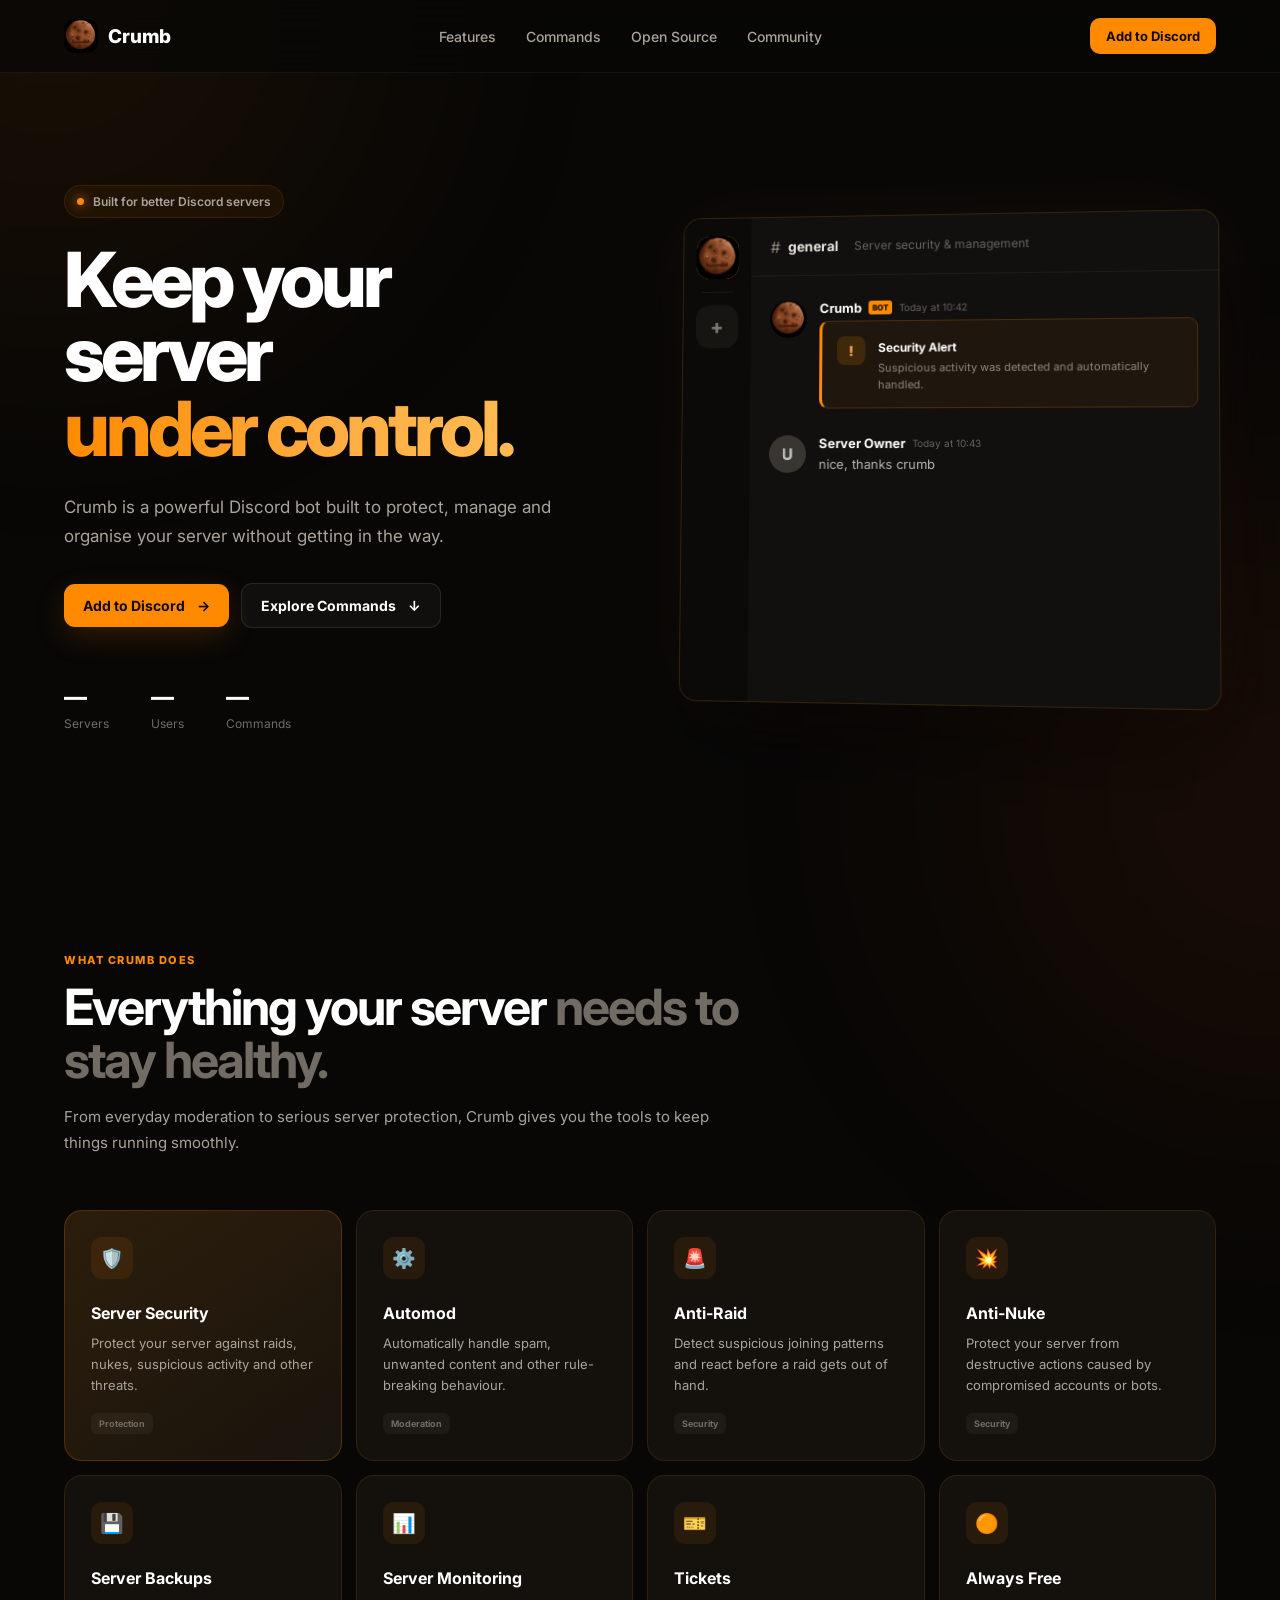
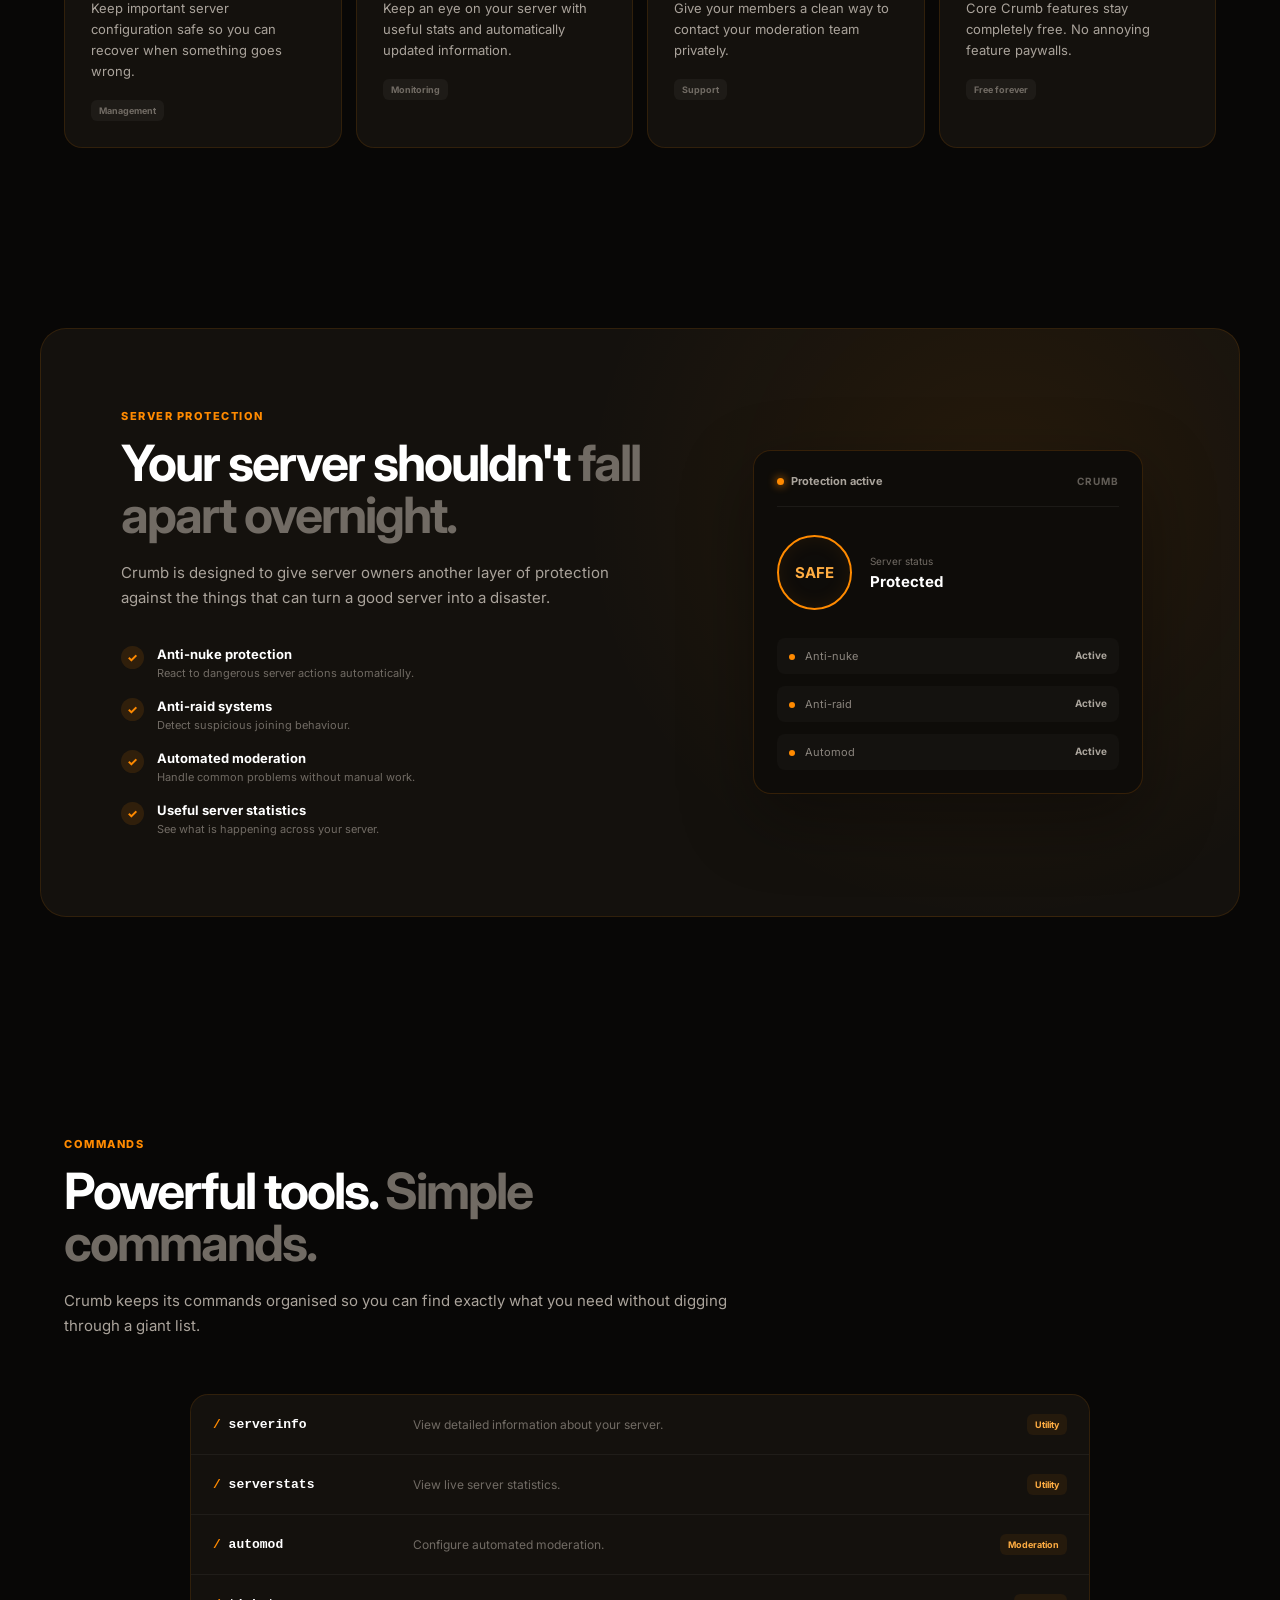
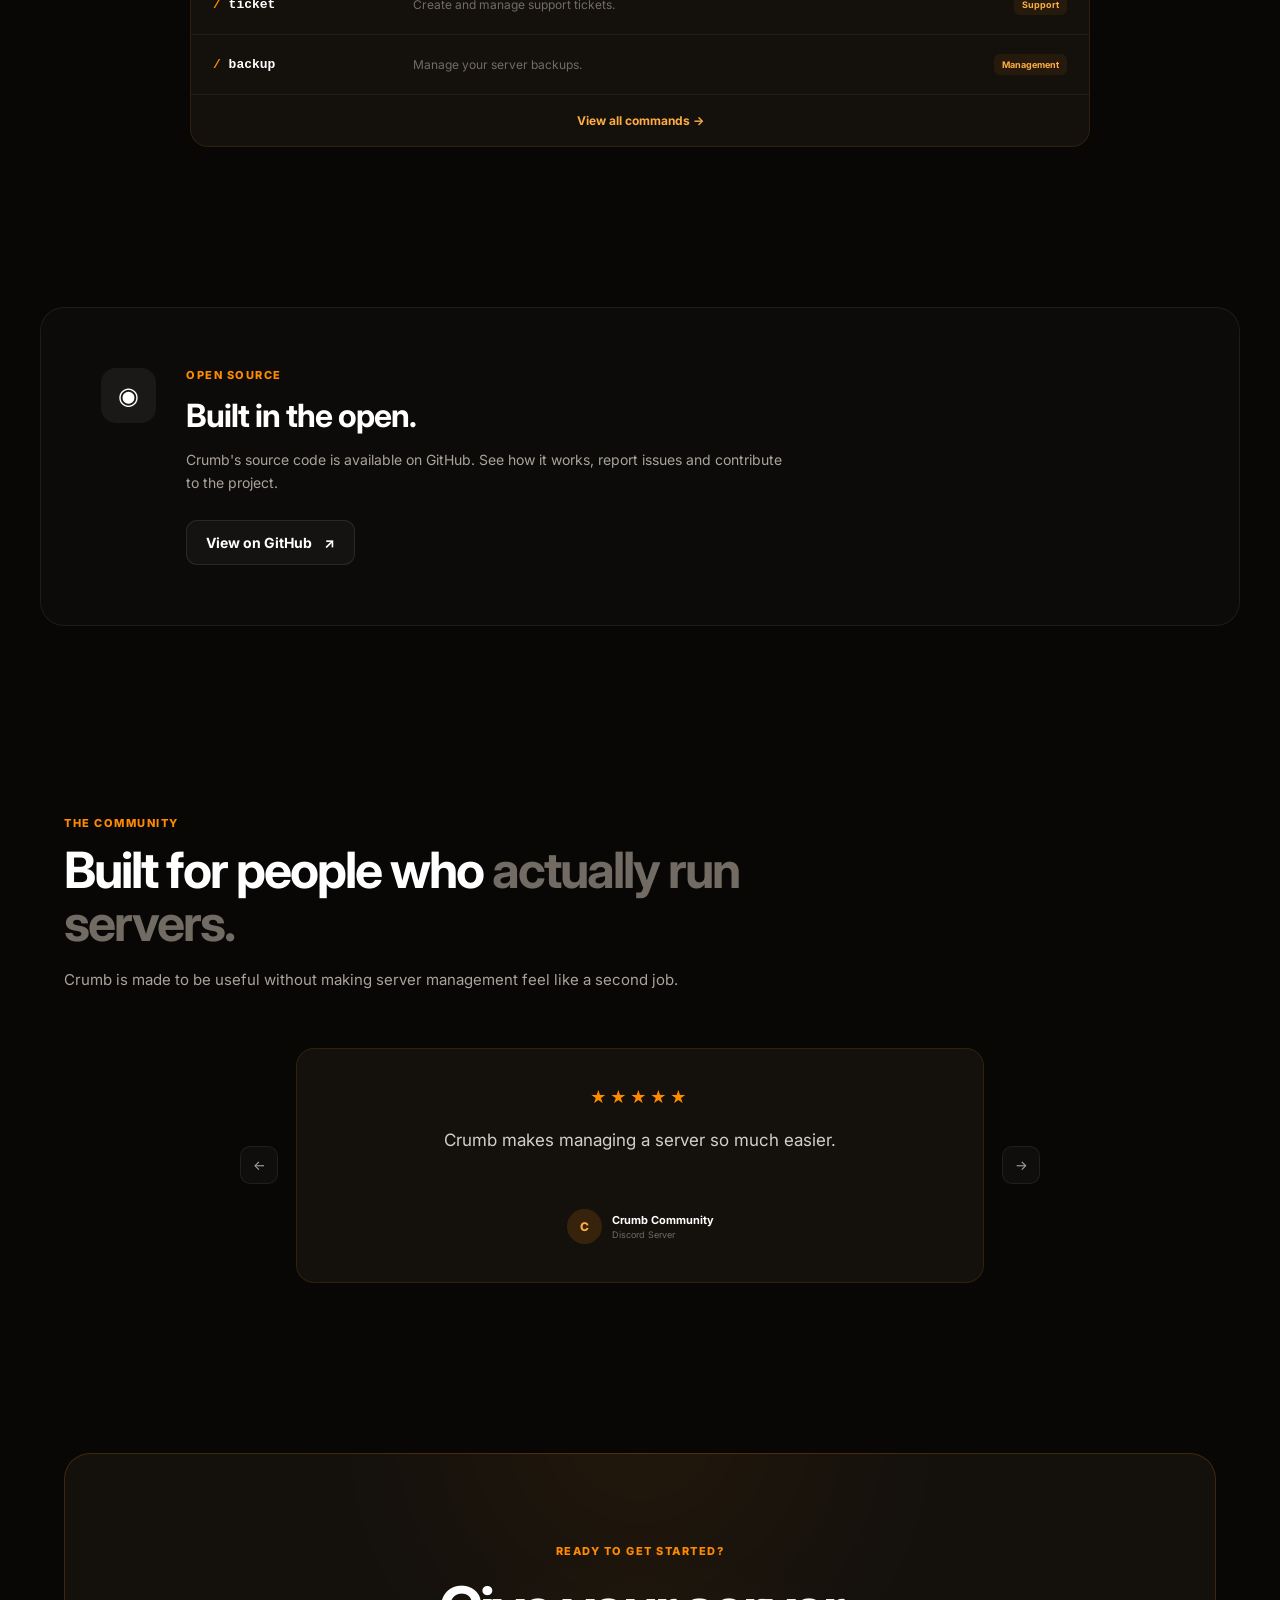
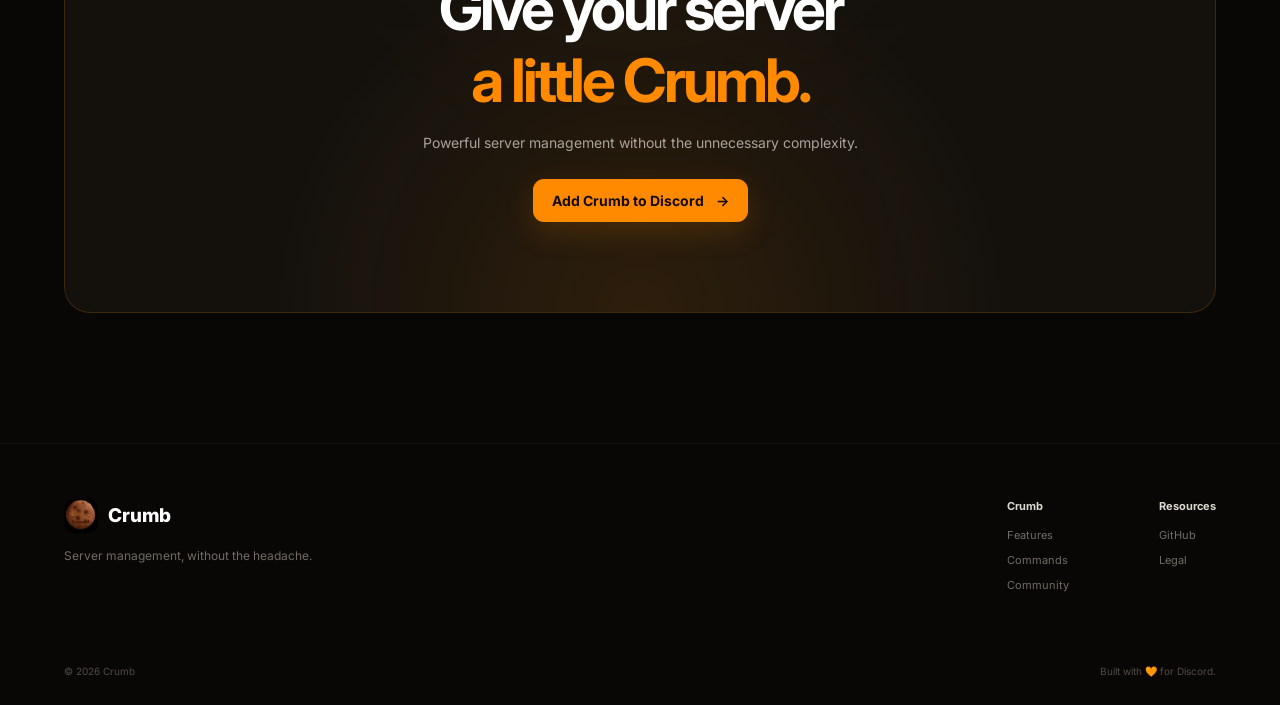
==== index.html @ b561bf1a "Add files via upload" ====
<!DOCTYPE html>
<html lang="en">
<head>
    <meta charset="UTF-8">
    <meta name="viewport" content="width=device-width, initial-scale=1.0">

    <title>Crumb — Powerful Discord Server Management</title>

    <meta
        name="description"
        content="Crumb is a powerful Discord bot built to keep your server secure, organised and under control."
    >

    <meta property="og:title" content="Crumb — Powerful Discord Server Management">
    <meta
        property="og:description"
        content="Keep your Discord server secure, organised and under control with Crumb."
    >
    <meta property="og:type" content="website">
    <meta property="og:url" content="https://crumb.pxsl.dev/">
    <meta property="og:image" content="https://crumb.pxsl.dev/assets/crumb.png">

    <meta name="twitter:card" content="summary_large_image">
    <meta name="twitter:title" content="Crumb — Powerful Discord Server Management">
    <meta
        name="twitter:description"
        content="Powerful moderation, security and server management for Discord."
    >
    <meta name="twitter:image" content="https://crumb.pxsl.dev/assets/crumb.png">

    <link rel="canonical" href="https://crumb.pxsl.dev/">

    <link rel="preconnect" href="https://fonts.googleapis.com">
    <link rel="preconnect" href="https://fonts.gstatic.com" crossorigin>

    <link
        href="https://fonts.googleapis.com/css2?family=Inter:wght@400;500;600;700;800&display=swap"
        rel="stylesheet"
    >

    <link rel="stylesheet" href="static/styles.css">
</head>

<body>

    <div class="background-glow glow-one"></div>
    <div class="background-glow glow-two"></div>

    <header class="navbar">
        <div class="nav-container">

            <a href="/" class="brand">
                <img src="/assets/crumb.png" alt="Crumb">
                <span>Crumb</span>
            </a>

            <nav class="nav-links">
                <a href="#features">Features</a>
                <a href="#commands">Commands</a>
                <a href="#open-source">Open Source</a>
                <a href="#community">Community</a>
            </nav>

            <a
                href="https://discord.com/oauth2/authorize?client_id=YOUR_CLIENT_ID&permissions=8&integration_type=0&scope=bot+applications.commands"
                class="nav-button"
                target="_blank"
                rel="noopener noreferrer"
            >
                Add to Discord
            </a>

        </div>
    </header>


    <main>

        <!-- HERO -->

        <section class="hero">

            <div class="hero-content">

                <div class="trusted-badge">
                    <span class="status-dot"></span>
                    Built for better Discord servers
                </div>

                <h1>
                    Keep your server
                    <span>under control.</span>
                </h1>

                <p class="hero-description">
                    Crumb is a powerful Discord bot built to protect,
                    manage and organise your server without getting in
                    the way.
                </p>

                <div class="hero-buttons">

                    <a
                        href="https://discord.com/oauth2/authorize?client_id=YOUR_CLIENT_ID&permissions=8&integration_type=0&scope=bot+applications.commands"
                        class="button button-primary"
                        target="_blank"
                        rel="noopener noreferrer"
                    >
                        Add to Discord
                        <span>→</span>
                    </a>

                    <a href="#commands" class="button button-secondary">
                        Explore Commands
                        <span>↓</span>
                    </a>

                </div>

                <div class="stats">

                    <div class="stat">
                        <strong id="server-count">—</strong>
                        <span>Servers</span>
                    </div>

                    <div class="stat">
                        <strong id="user-count">—</strong>
                        <span>Users</span>
                    </div>

                    <div class="stat">
                        <strong id="command-count">—</strong>
                        <span>Commands</span>
                    </div>

                </div>

            </div>


            <!-- DISCORD PREVIEW -->

            <div class="discord-preview">

                <div class="discord-window">

                    <div class="discord-sidebar">

                        <div class="discord-server-icon">
                            <img src="/assets/crumb.png" alt="Crumb">
                        </div>

                        <div class="discord-sidebar-divider"></div>

                        <div class="discord-server-icon small">
                            +
                        </div>

                    </div>


                    <div class="discord-main">

                        <div class="discord-topbar">
                            <span>#</span>
                            <strong>general</strong>
                            <span class="discord-topic">
                                Server security & management
                            </span>
                        </div>


                        <div class="discord-messages">

                            <div class="discord-message">

                                <div class="message-avatar">
                                    <img src="/assets/crumb.png" alt="Crumb">
                                </div>

                                <div class="message-content">

                                    <div class="message-header">
                                        <strong>Crumb</strong>
                                        <span class="bot-tag">BOT</span>
                                        <time>Today at 10:42</time>
                                    </div>

                                    <div class="security-alert">

                                        <div class="alert-icon">
                                            !
                                        </div>

                                        <div>
                                            <strong>Security Alert</strong>
                                            <p>
                                                Suspicious activity was detected
                                                and automatically handled.
                                            </p>
                                        </div>

                                    </div>

                                </div>

                            </div>


                            <div class="discord-message">

                                <div class="message-avatar user-avatar">
                                    <span>U</span>
                                </div>

                                <div class="message-content">

                                    <div class="message-header">
                                        <strong>Server Owner</strong>
                                        <time>Today at 10:43</time>
                                    </div>

                                    <p>
                                        nice, thanks crumb
                                    </p>

                                </div>

                            </div>

                        </div>

                    </div>

                </div>

            </div>

        </section>


        <!-- FEATURES -->

        <section class="section" id="features">

            <div class="section-heading">

                <div class="section-label">
                    WHAT CRUMB DOES
                </div>

                <h2>
                    Everything your server
                    <span>needs to stay healthy.</span>
                </h2>

                <p>
                    From everyday moderation to serious server protection,
                    Crumb gives you the tools to keep things running smoothly.
                </p>

            </div>


            <div class="feature-grid">

                <article class="feature-card featured">

                    <div class="feature-icon">
                        🛡️
                    </div>

                    <h3>Server Security</h3>

                    <p>
                        Protect your server against raids, nukes,
                        suspicious activity and other threats.
                    </p>

                    <div class="feature-tag">
                        Protection
                    </div>

                </article>


                <article class="feature-card">

                    <div class="feature-icon">
                        ⚙️
                    </div>

                    <h3>Automod</h3>

                    <p>
                        Automatically handle spam, unwanted content
                        and other rule-breaking behaviour.
                    </p>

                    <div class="feature-tag">
                        Moderation
                    </div>

                </article>


                <article class="feature-card">

                    <div class="feature-icon">
                        🚨
                    </div>

                    <h3>Anti-Raid</h3>

                    <p>
                        Detect suspicious joining patterns and react
                        before a raid gets out of hand.
                    </p>

                    <div class="feature-tag">
                        Security
                    </div>

                </article>


                <article class="feature-card">

                    <div class="feature-icon">
                        💥
                    </div>

                    <h3>Anti-Nuke</h3>

                    <p>
                        Protect your server from destructive actions
                        caused by compromised accounts or bots.
                    </p>

                    <div class="feature-tag">
                        Security
                    </div>

                </article>


                <article class="feature-card">

                    <div class="feature-icon">
                        💾
                    </div>

                    <h3>Server Backups</h3>

                    <p>
                        Keep important server configuration safe so
                        you can recover when something goes wrong.
                    </p>

                    <div class="feature-tag">
                        Management
                    </div>

                </article>


                <article class="feature-card">

                    <div class="feature-icon">
                        📊
                    </div>

                    <h3>Server Monitoring</h3>

                    <p>
                        Keep an eye on your server with useful stats
                        and automatically updated information.
                    </p>

                    <div class="feature-tag">
                        Monitoring
                    </div>

                </article>


                <article class="feature-card">

                    <div class="feature-icon">
                        🎫
                    </div>

                    <h3>Tickets</h3>

                    <p>
                        Give your members a clean way to contact
                        your moderation team privately.
                    </p>

                    <div class="feature-tag">
                        Support
                    </div>

                </article>


                <article class="feature-card">

                    <div class="feature-icon">
                        🟠
                    </div>

                    <h3>Always Free</h3>

                    <p>
                        Core Crumb features stay completely free.
                        No annoying feature paywalls.
                    </p>

                    <div class="feature-tag">
                        Free forever
                    </div>

                </article>

            </div>

        </section>


        <!-- SECURITY -->

        <section class="security-section">

            <div class="security-content">

                <div class="section-label">
                    SERVER PROTECTION
                </div>

                <h2>
                    Your server shouldn't
                    <span>fall apart overnight.</span>
                </h2>

                <p>
                    Crumb is designed to give server owners another
                    layer of protection against the things that can
                    turn a good server into a disaster.
                </p>


                <div class="security-list">

                    <div class="security-item">
                        <div class="check">✓</div>
                        <div>
                            <strong>Anti-nuke protection</strong>
                            <span>
                                React to dangerous server actions automatically.
                            </span>
                        </div>
                    </div>

                    <div class="security-item">
                        <div class="check">✓</div>
                        <div>
                            <strong>Anti-raid systems</strong>
                            <span>
                                Detect suspicious joining behaviour.
                            </span>
                        </div>
                    </div>

                    <div class="security-item">
                        <div class="check">✓</div>
                        <div>
                            <strong>Automated moderation</strong>
                            <span>
                                Handle common problems without manual work.
                            </span>
                        </div>
                    </div>

                    <div class="security-item">
                        <div class="check">✓</div>
                        <div>
                            <strong>Useful server statistics</strong>
                            <span>
                                See what is happening across your server.
                            </span>
                        </div>
                    </div>

                </div>

            </div>


            <div class="security-visual">

                <div class="security-card">

                    <div class="security-card-header">
                        <div class="security-status">
                            <span></span>
                            Protection active
                        </div>

                        <span>CRUMB</span>
                    </div>


                    <div class="security-score">

                        <div class="score-ring">
                            <strong>SAFE</strong>
                        </div>

                        <div>
                            <span>Server status</span>
                            <strong>Protected</strong>
                        </div>

                    </div>


                    <div class="security-events">

                        <div>
                            <span class="event-dot"></span>
                            Anti-nuke
                            <strong>Active</strong>
                        </div>

                        <div>
                            <span class="event-dot"></span>
                            Anti-raid
                            <strong>Active</strong>
                        </div>

                        <div>
                            <span class="event-dot"></span>
                            Automod
                            <strong>Active</strong>
                        </div>

                    </div>

                </div>

            </div>

        </section>


        <!-- COMMANDS -->

        <section class="section commands-section" id="commands">

            <div class="section-heading">

                <div class="section-label">
                    COMMANDS
                </div>

                <h2>
                    Powerful tools.
                    <span>Simple commands.</span>
                </h2>

                <p>
                    Crumb keeps its commands organised so you can
                    find exactly what you need without digging through
                    a giant list.
                </p>

            </div>


            <div class="commands-preview">

                <div class="command-row">

                    <div class="command-name">
                        <span>/</span> serverinfo
                    </div>

                    <p>
                        View detailed information about your server.
                    </p>

                    <span class="command-category">
                        Utility
                    </span>

                </div>


                <div class="command-row">

                    <div class="command-name">
                        <span>/</span> serverstats
                    </div>

                    <p>
                        View live server statistics.
                    </p>

                    <span class="command-category">
                        Utility
                    </span>

                </div>


                <div class="command-row">

                    <div class="command-name">
                        <span>/</span> automod
                    </div>

                    <p>
                        Configure automated moderation.
                    </p>

                    <span class="command-category">
                        Moderation
                    </span>

                </div>


                <div class="command-row">

                    <div class="command-name">
                        <span>/</span> ticket
                    </div>

                    <p>
                        Create and manage support tickets.
                    </p>

                    <span class="command-category">
                        Support
                    </span>

                </div>


                <div class="command-row">

                    <div class="command-name">
                        <span>/</span> backup
                    </div>

                    <p>
                        Manage your server backups.
                    </p>

                    <span class="command-category">
                        Management
                    </span>

                </div>


                <a href="#" class="view-commands">
                    View all commands →
                </a>

            </div>

        </section>


        <!-- OPEN SOURCE -->

        <section class="open-source-section" id="open-source">

            <div class="open-source-content">

                <div class="github-icon">
                    ◉
                </div>

                <div>

                    <div class="section-label">
                        OPEN SOURCE
                    </div>

                    <h2>
                        Built in the open.
                    </h2>

                    <p>
                        Crumb's source code is available on GitHub.
                        See how it works, report issues and contribute
                        to the project.
                    </p>

                    <a
                        href="https://github.com/pxsldev/Crumb/"
                        target="_blank"
                        rel="noopener noreferrer"
                        class="button button-secondary"
                    >
                        View on GitHub
                        <span>↗</span>
                    </a>

                </div>

            </div>

        </section>


        <!-- REVIEWS -->

        <section class="section reviews-section" id="community">

            <div class="section-heading">

                <div class="section-label">
                    THE COMMUNITY
                </div>

                <h2>
                    Built for people who
                    <span>actually run servers.</span>
                </h2>

                <p>
                    Crumb is made to be useful without making server
                    management feel like a second job.
                </p>

            </div>


            <div class="reviews-container">

                <button
                    class="review-arrow review-prev"
                    aria-label="Previous review"
                >
                    ←
                </button>


                <div class="review-card">

                    <div class="review-stars">
                        ★★★★★
                    </div>

                    <p id="review-text">
                        Crumb makes managing a server so much easier.
                    </p>

                    <div class="review-author">

                        <div class="review-avatar" id="review-avatar">
                            C
                        </div>

                        <div>
                            <strong id="review-name">
                                Crumb Community
                            </strong>

                            <span id="review-server">
                                Discord Server
                            </span>
                        </div>

                    </div>

                </div>


                <button
                    class="review-arrow review-next"
                    aria-label="Next review"
                >
                    →
                </button>

            </div>

        </section>


        <!-- CTA -->

        <section class="cta-section">

            <div class="cta-card">

                <div class="cta-glow"></div>

                <div class="section-label">
                    READY TO GET STARTED?
                </div>

                <h2>
                    Give your server
                    <span>a little Crumb.</span>
                </h2>

                <p>
                    Powerful server management without the unnecessary
                    complexity.
                </p>

                <a
                    href="https://discord.com/oauth2/authorize?client_id=YOUR_CLIENT_ID&permissions=8&integration_type=0&scope=bot+applications.commands"
                    class="button button-primary"
                    target="_blank"
                    rel="noopener noreferrer"
                >
                    Add Crumb to Discord
                    <span>→</span>
                </a>

            </div>

        </section>

    </main>


    <!-- FOOTER -->

    <footer class="footer">

        <div class="footer-container">

            <div class="footer-brand">

                <a href="/" class="brand">
                    <img src="/assets/crumb.png" alt="Crumb">
                    <span>Crumb</span>
                </a>

                <p>
                    Server management, without the headache.
                </p>

            </div>


            <div class="footer-links">

                <div>
                    <strong>Crumb</strong>

                    <a href="#features">Features</a>
                    <a href="#commands">Commands</a>
                    <a href="#community">Community</a>
                </div>


                <div>
                    <strong>Resources</strong>

                    <a href="https://github.com/pxsldev/Crumb/" target="_blank">
                        GitHub
                    </a>

                    <a href="/legal">
                        Legal
                    </a>
                </div>

            </div>

        </div>


        <div class="footer-bottom">

            <span>
                © 2026 Crumb
            </span>

            <span>
                Built with 🧡 for Discord.
            </span>

        </div>

    </footer>


    <script src="static/script.js"></script>

</body>
</html>
---- static/styles.css ----
:root {
    --background: #080706;
    --background-secondary: #0e0c09;
    --card: #14110d;
    --card-hover: #19150f;

    --orange: #ff8a00;
    --orange-light: #ffad42;
    --orange-bright: #ffc15a;

    --text: #ffffff;
    --text-secondary: #aaa39b;
    --text-muted: #716b64;

    --border: rgba(255, 138, 0, 0.12);
    --border-hover: rgba(255, 138, 0, 0.28);

    --radius: 18px;
}

* {
    margin: 0;
    padding: 0;
    box-sizing: border-box;
}

html {
    scroll-behavior: smooth;
}

body {
    font-family: "Inter", sans-serif;
    background: var(--background);
    color: var(--text);
    overflow-x: hidden;
}

a {
    color: inherit;
    text-decoration: none;
}

button {
    font-family: inherit;
}

.background-glow {
    position: fixed;
    width: 600px;
    height: 600px;
    border-radius: 50%;
    pointer-events: none;
    filter: blur(140px);
    opacity: 0.08;
    z-index: -1;
}

.glow-one {
    background: var(--orange);
    top: -300px;
    left: -250px;
}

.glow-two {
    background: #ff5e00;
    right: -300px;
    top: 500px;
}


/* NAVBAR */

.navbar {
    width: 100%;
    border-bottom: 1px solid rgba(255, 255, 255, 0.05);
    background: rgba(8, 7, 6, 0.72);
    backdrop-filter: blur(20px);
    position: sticky;
    top: 0;
    z-index: 100;
}

.nav-container {
    max-width: 1200px;
    margin: auto;
    padding: 18px 24px;

    display: flex;
    align-items: center;
    justify-content: space-between;
}

.brand {
    display: flex;
    align-items: center;
    gap: 10px;

    font-size: 19px;
    font-weight: 800;
}

.brand img {
    width: 34px;
    height: 34px;
    border-radius: 10px;
    object-fit: cover;
}

.nav-links {
    display: flex;
    align-items: center;
    gap: 30px;

    color: var(--text-secondary);
    font-size: 14px;
    font-weight: 500;
}

.nav-links a {
    transition: 0.2s ease;
}

.nav-links a:hover {
    color: white;
}

.nav-button {
    padding: 10px 16px;
    border-radius: 10px;

    background: var(--orange);
    color: #120b03;

    font-size: 13px;
    font-weight: 700;

    transition: 0.2s ease;
}

.nav-button:hover {
    background: var(--orange-light);
    transform: translateY(-1px);
}


/* HERO */

.hero {
    max-width: 1200px;
    min-height: 760px;

    margin: auto;
    padding: 110px 24px 100px;

    display: grid;
    grid-template-columns: 1fr 1fr;
    align-items: center;
    gap: 70px;
}

.hero-content {
    max-width: 600px;
}

.trusted-badge {
    display: inline-flex;
    align-items: center;
    gap: 9px;

    padding: 8px 12px;
    margin-bottom: 24px;

    border: 1px solid var(--border);
    border-radius: 999px;

    background: rgba(255, 138, 0, 0.06);

    color: var(--text-secondary);
    font-size: 12px;
    font-weight: 600;
}

.status-dot {
    width: 7px;
    height: 7px;

    background: var(--orange);
    border-radius: 50%;

    box-shadow: 0 0 12px var(--orange);
}

.hero h1 {
    font-size: clamp(48px, 6vw, 76px);
    line-height: 0.98;
    letter-spacing: -4px;
    font-weight: 800;
}

.hero h1 span {
    display: block;

    background: linear-gradient(
        90deg,
        var(--orange),
        var(--orange-light),
        var(--orange-bright)
    );

    -webkit-background-clip: text;
    background-clip: text;
    color: transparent;
}

.hero-description {
    max-width: 540px;

    margin-top: 28px;

    color: var(--text-secondary);
    font-size: 17px;
    line-height: 1.7;
}

.hero-buttons {
    display: flex;
    align-items: center;
    gap: 12px;

    margin-top: 32px;
}

.button {
    display: inline-flex;
    align-items: center;
    justify-content: center;
    gap: 12px;

    padding: 13px 19px;

    border-radius: 11px;

    font-size: 14px;
    font-weight: 700;

    transition: 0.2s ease;
}

.button-primary {
    background: var(--orange);
    color: #130b03;

    box-shadow: 0 10px 30px rgba(255, 138, 0, 0.16);
}

.button-primary:hover {
    background: var(--orange-light);
    transform: translateY(-2px);
}

.button-secondary {
    border: 1px solid rgba(255, 255, 255, 0.09);
    background: rgba(255, 255, 255, 0.035);
    color: white;
}

.button-secondary:hover {
    border-color: var(--border-hover);
    background: rgba(255, 138, 0, 0.06);
    transform: translateY(-2px);
}

.stats {
    display: flex;
    gap: 42px;

    margin-top: 55px;
}

.stat {
    display: flex;
    flex-direction: column;
    gap: 5px;
}

.stat strong {
    font-size: 23px;
    font-weight: 800;
}

.stat span {
    color: var(--text-muted);
    font-size: 12px;
}


/* DISCORD MOCKUP */

.discord-preview {
    position: relative;
}

.discord-window {
    display: flex;

    overflow: hidden;

    border: 1px solid rgba(255, 138, 0, 0.15);
    border-radius: 18px;

    background: #11100e;

    box-shadow:
        0 40px 100px rgba(0, 0, 0, 0.45),
        0 0 80px rgba(255, 138, 0, 0.05);

    transform: perspective(1200px) rotateY(-5deg) rotateX(2deg);
}

.discord-sidebar {
    width: 70px;
    padding: 18px 13px;

    background: #0b0a09;

    display: flex;
    flex-direction: column;
    align-items: center;
    gap: 13px;
}

.discord-server-icon {
    width: 44px;
    height: 44px;

    border-radius: 14px;

    background: var(--orange);

    display: flex;
    align-items: center;
    justify-content: center;

    color: #160d03;
    font-size: 20px;
    font-weight: 800;
}

.discord-server-icon img {
    width: 100%;
    height: 100%;

    border-radius: inherit;
    object-fit: cover;
}

.discord-server-icon.small {
    background: #171512;
    color: #777;
}

.discord-sidebar-divider {
    width: 32px;
    height: 1px;
    background: rgba(255, 255, 255, 0.07);
}

.discord-main {
    flex: 1;
    min-width: 0;
}

.discord-topbar {
    height: 60px;

    padding: 0 20px;

    display: flex;
    align-items: center;
    gap: 8px;

    border-bottom: 1px solid rgba(255, 255, 255, 0.05);

    color: #8d8983;
}

.discord-topbar strong {
    color: #e7e4df;
    font-size: 14px;
}

.discord-topic {
    margin-left: 8px;

    color: #67635e;
    font-size: 12px;
}

.discord-messages {
    min-height: 430px;
    padding: 25px 20px;
}

.discord-message {
    display: flex;
    gap: 13px;
    margin-bottom: 27px;
}

.message-avatar {
    width: 38px;
    height: 38px;

    flex-shrink: 0;

    border-radius: 50%;
    overflow: hidden;

    background: var(--orange);

    display: flex;
    align-items: center;
    justify-content: center;

    color: #130b03;
    font-weight: 800;
}

.message-avatar img {
    width: 100%;
    height: 100%;
    object-fit: cover;
}

.user-avatar {
    background: #393632;
    color: #bbb;
}

.message-content {
    min-width: 0;
}

.message-header {
    display: flex;
    align-items: center;
    gap: 7px;

    margin-bottom: 5px;
}

.message-header strong {
    font-size: 13px;
}

.message-header time {
    color: #66615c;
    font-size: 10px;
}

.bot-tag {
    padding: 2px 4px;

    border-radius: 3px;

    background: var(--orange);
    color: #120b03;

    font-size: 8px;
    font-weight: 800;
}

.message-content > p {
    color: #b7b3ae;
    font-size: 13px;
}

.security-alert {
    max-width: 380px;

    display: flex;
    align-items: flex-start;
    gap: 13px;

    padding: 15px;

    border: 1px solid rgba(255, 138, 0, 0.2);
    border-left: 3px solid var(--orange);

    border-radius: 9px;

    background: rgba(255, 138, 0, 0.06);
}

.alert-icon {
    width: 29px;
    height: 29px;

    flex-shrink: 0;

    border-radius: 8px;

    background: rgba(255, 138, 0, 0.15);

    display: flex;
    align-items: center;
    justify-content: center;

    color: var(--orange-light);
    font-size: 14px;
    font-weight: 800;
}

.security-alert strong {
    font-size: 12px;
}

.security-alert p {
    margin-top: 4px;

    color: #8c8781;
    font-size: 11px;
    line-height: 1.5;
}


/* GENERAL SECTIONS */

.section {
    max-width: 1200px;
    margin: auto;
    padding: 120px 24px;
}

.section-heading {
    max-width: 680px;
    margin-bottom: 55px;
}

.section-label {
    margin-bottom: 14px;

    color: var(--orange);
    font-size: 11px;
    font-weight: 800;
    letter-spacing: 1.5px;
}

.section-heading h2,
.security-content h2 {
    font-size: clamp(34px, 4vw, 50px);
    line-height: 1.05;
    letter-spacing: -2px;
}

.section-heading h2 span,
.security-content h2 span {
    color: var(--text-muted);
}

.section-heading p,
.security-content > p {
    margin-top: 18px;

    color: var(--text-secondary);
    font-size: 15px;
    line-height: 1.7;
}


/* FEATURES */

.feature-grid {
    display: grid;
    grid-template-columns: repeat(4, 1fr);
    gap: 14px;
}

.feature-card {
    min-height: 240px;

    padding: 26px;

    border: 1px solid var(--border);
    border-radius: var(--radius);

    background: var(--card);

    transition:
        transform 0.25s ease,
        border-color 0.25s ease,
        background 0.25s ease;
}

.feature-card:hover {
    transform: translateY(-4px);

    border-color: var(--border-hover);
    background: var(--card-hover);
}

.feature-card.featured {
    background:
        linear-gradient(
            145deg,
            rgba(255, 138, 0, 0.1),
            rgba(255, 138, 0, 0.025)
        ),
        var(--card);

    border-color: rgba(255, 138, 0, 0.22);
}

.feature-icon {
    width: 42px;
    height: 42px;

    margin-bottom: 24px;

    display: flex;
    align-items: center;
    justify-content: center;

    border-radius: 11px;

    background: rgba(255, 138, 0, 0.09);

    font-size: 19px;
}

.feature-card h3 {
    font-size: 16px;
}

.feature-card p {
    margin-top: 10px;

    color: var(--text-secondary);
    font-size: 13px;
    line-height: 1.6;
}

.feature-tag {
    display: inline-block;

    margin-top: 18px;
    padding: 5px 8px;

    border-radius: 6px;

    background: rgba(255, 255, 255, 0.045);

    color: var(--text-muted);
    font-size: 9px;
    font-weight: 700;
}


/* SECURITY */

.security-section {
    max-width: 1200px;
    margin: 60px auto 100px;
    padding: 80px;

    display: grid;
    grid-template-columns: 1fr 0.8fr;
    align-items: center;
    gap: 90px;

    border: 1px solid var(--border);
    border-radius: 26px;

    background:
        radial-gradient(
            circle at 80% 30%,
            rgba(255, 138, 0, 0.08),
            transparent 40%
        ),
        var(--card);
}

.security-list {
    margin-top: 35px;

    display: flex;
    flex-direction: column;
    gap: 18px;
}

.security-item {
    display: flex;
    gap: 13px;
    align-items: flex-start;
}

.check {
    width: 23px;
    height: 23px;

    flex-shrink: 0;

    border-radius: 50%;

    background: rgba(255, 138, 0, 0.12);

    display: flex;
    align-items: center;
    justify-content: center;

    color: var(--orange);
    font-size: 12px;
    font-weight: 800;
}

.security-item strong {
    display: block;
    font-size: 13px;
}

.security-item span {
    display: block;

    margin-top: 4px;

    color: var(--text-muted);
    font-size: 11px;
}

.security-visual {
    display: flex;
    justify-content: center;
}

.security-card {
    width: 100%;
    max-width: 390px;

    padding: 23px;

    border: 1px solid rgba(255, 138, 0, 0.16);
    border-radius: 18px;

    background: #0e0c09;

    box-shadow: 0 25px 70px rgba(0, 0, 0, 0.35);
}

.security-card-header {
    display: flex;
    align-items: center;
    justify-content: space-between;

    padding-bottom: 18px;

    border-bottom: 1px solid rgba(255, 255, 255, 0.06);

    color: #625d57;
    font-size: 10px;
    font-weight: 700;
    letter-spacing: 1px;
}

.security-status {
    display: flex;
    align-items: center;
    gap: 7px;

    color: #aaa49c;
    font-size: 11px;
    letter-spacing: 0;
}

.security-status span {
    width: 7px;
    height: 7px;

    border-radius: 50%;
    background: var(--orange);

    box-shadow: 0 0 10px var(--orange);
}

.security-score {
    display: flex;
    align-items: center;
    gap: 18px;

    padding: 28px 0;
}

.score-ring {
    width: 75px;
    height: 75px;

    border: 2px solid var(--orange);
    border-radius: 50%;

    display: flex;
    align-items: center;
    justify-content: center;

    box-shadow: inset 0 0 20px rgba(255, 138, 0, 0.08);
}

.score-ring strong {
    color: var(--orange-light);
    font-size: 11px;
}

.security-score > div:last-child {
    display: flex;
    flex-direction: column;
    gap: 5px;
}

.security-score span {
    color: var(--text-muted);
    font-size: 10px;
}

.security-score strong {
    font-size: 15px;
}

.security-events {
    display: flex;
    flex-direction: column;
    gap: 12px;
}

.security-events > div {
    padding: 11px 12px;

    border-radius: 8px;

    background: rgba(255, 255, 255, 0.025);

    color: #8b857e;
    font-size: 11px;
}

.event-dot {
    display: inline-block;

    width: 6px;
    height: 6px;

    margin-right: 7px;

    border-radius: 50%;
    background: var(--orange);
}

.security-events strong {
    float: right;

    color: #aaa49c;
    font-size: 10px;
}


/* COMMANDS */

.commands-preview {
    max-width: 900px;

    margin: auto;

    border: 1px solid var(--border);
    border-radius: 18px;

    overflow: hidden;

    background: var(--card);
}

.command-row {
    display: grid;
    grid-template-columns: 180px 1fr auto;
    align-items: center;
    gap: 20px;

    padding: 19px 22px;

    border-bottom: 1px solid rgba(255, 255, 255, 0.05);
}

.command-name {
    color: white;
    font-family: monospace;
    font-size: 13px;
    font-weight: 700;
}

.command-name span {
    color: var(--orange);
}

.command-row p {
    color: var(--text-muted);
    font-size: 12px;
}

.command-category {
    padding: 5px 8px;

    border-radius: 6px;

    background: rgba(255, 138, 0, 0.07);

    color: var(--orange-light);
    font-size: 9px;
    font-weight: 700;
}

.view-commands {
    display: block;

    padding: 18px;

    text-align: center;

    color: var(--orange-light);
    font-size: 12px;
    font-weight: 700;

    transition: 0.2s ease;
}

.view-commands:hover {
    background: rgba(255, 138, 0, 0.04);
}


/* OPEN SOURCE */

.open-source-section {
    max-width: 1200px;
    margin: 40px auto 120px;
    padding: 60px;

    border: 1px solid rgba(255, 255, 255, 0.07);
    border-radius: 24px;

    background: #0c0b09;
}

.open-source-content {
    display: flex;
    align-items: flex-start;
    gap: 30px;
}

.github-icon {
    width: 55px;
    height: 55px;

    flex-shrink: 0;

    border-radius: 15px;

    background: rgba(255, 255, 255, 0.06);

    display: flex;
    align-items: center;
    justify-content: center;

    color: white;
    font-size: 24px;
}

.open-source-content h2 {
    font-size: 32px;
    letter-spacing: -1px;
}

.open-source-content p {
    max-width: 600px;

    margin: 13px 0 25px;

    color: var(--text-secondary);
    font-size: 14px;
    line-height: 1.7;
}


/* REVIEWS */

.reviews-section {
    padding-top: 70px;
}

.reviews-container {
    max-width: 800px;

    margin: auto;

    display: flex;
    align-items: center;
    gap: 18px;
}

.review-card {
    flex: 1;

    padding: 38px;

    border: 1px solid var(--border);
    border-radius: 18px;

    background: var(--card);

    text-align: center;
}

.review-stars {
    margin-bottom: 20px;

    color: var(--orange);
    letter-spacing: 3px;
}

.review-card > p {
    min-height: 55px;

    color: #d2cec8;
    font-size: 17px;
    line-height: 1.6;
}

.review-author {
    margin-top: 27px;

    display: flex;
    align-items: center;
    justify-content: center;
    gap: 10px;

    text-align: left;
}

.review-avatar {
    width: 35px;
    height: 35px;

    border-radius: 50%;

    background: rgba(255, 138, 0, 0.15);

    display: flex;
    align-items: center;
    justify-content: center;

    color: var(--orange-light);
    font-size: 12px;
    font-weight: 800;
}

.review-author strong,
.review-author span {
    display: block;
}

.review-author strong {
    font-size: 11px;
}

.review-author span {
    margin-top: 2px;

    color: var(--text-muted);
    font-size: 9px;
}

.review-arrow {
    width: 38px;
    height: 38px;

    flex-shrink: 0;

    border: 1px solid rgba(255, 255, 255, 0.07);
    border-radius: 10px;

    background: rgba(255, 255, 255, 0.03);

    color: #aaa;

    cursor: pointer;

    transition: 0.2s ease;
}

.review-arrow:hover {
    border-color: var(--border-hover);
    color: var(--orange);
}


/* CTA */

.cta-section {
    max-width: 1200px;

    margin: auto;
    padding: 50px 24px 130px;
}

.cta-card {
    position: relative;

    overflow: hidden;

    padding: 90px 30px;

    border: 1px solid rgba(255, 138, 0, 0.18);
    border-radius: 26px;

    background:
        radial-gradient(
            circle at 50% 100%,
            rgba(255, 138, 0, 0.11),
            transparent 50%
        ),
        var(--card);

    text-align: center;
}

.cta-glow {
    position: absolute;

    width: 300px;
    height: 300px;

    top: -180px;
    left: 50%;

    transform: translateX(-50%);

    border-radius: 50%;

    background: var(--orange);

    filter: blur(130px);
    opacity: 0.1;
}

.cta-card .section-label {
    position: relative;
}

.cta-card h2 {
    position: relative;

    font-size: clamp(36px, 5vw, 60px);
    letter-spacing: -3px;
}

.cta-card h2 span {
    display: block;
    color: var(--orange);
}

.cta-card p {
    position: relative;

    max-width: 500px;

    margin: 18px auto 28px;

    color: var(--text-secondary);
    font-size: 14px;
}


/* FOOTER */

.footer {
    border-top: 1px solid rgba(255, 255, 255, 0.05);
}

.footer-container {
    max-width: 1200px;
    margin: auto;
    padding: 55px 24px;

    display: flex;
    justify-content: space-between;
    gap: 60px;
}

.footer-brand {
    max-width: 300px;
}

.footer-brand p {
    margin-top: 13px;

    color: var(--text-muted);
    font-size: 12px;
    line-height: 1.6;
}

.footer-links {
    display: flex;
    gap: 90px;
}

.footer-links > div {
    display: flex;
    flex-direction: column;
    gap: 11px;
}

.footer-links strong {
    margin-bottom: 4px;

    color: #ddd8d2;
    font-size: 11px;
}

.footer-links a {
    color: var(--text-muted);
    font-size: 11px;

    transition: 0.2s ease;
}

.footer-links a:hover {
    color: var(--orange-light);
}

.footer-bottom {
    max-width: 1200px;
    margin: auto;

    padding: 18px 24px 28px;

    display: flex;
    justify-content: space-between;

    color: #504b45;
    font-size: 10px;
}


/* MOBILE */

@media (max-width: 900px) {

    .nav-links {
        display: none;
    }

    .hero {
        grid-template-columns: 1fr;

        padding-top: 80px;
    }

    .hero-content {
        max-width: 700px;
        margin: auto;

        text-align: center;
    }

    .hero-description {
        margin-left: auto;
        margin-right: auto;
    }

    .hero-buttons,
    .stats {
        justify-content: center;
    }

    .discord-window {
        transform: none;
    }

    .feature-grid {
        grid-template-columns: repeat(2, 1fr);
    }

    .security-section {
        grid-template-columns: 1fr;

        margin-left: 24px;
        margin-right: 24px;

        padding: 55px 35px;
    }

    .security-content {
        text-align: center;
    }

    .security-list {
        text-align: left;
    }

    .security-visual {
        margin-top: 20px;
    }

    .command-row {
        grid-template-columns: 1fr;
        gap: 8px;
    }

    .command-category {
        width: fit-content;
    }

    .open-source-section {
        margin-left: 24px;
        margin-right: 24px;
    }

    .footer-container {
        flex-direction: column;
    }

    .footer-links {
        gap: 60px;
    }
}


@media (max-width: 600px) {

    .nav-button {
        display: none;
    }

    .hero {
        padding-top: 65px;
    }

    .hero h1 {
        letter-spacing: -2.5px;
    }

    .hero-buttons {
        flex-direction: column;
    }

    .hero-buttons .button {
        width: 100%;
    }

    .stats {
        gap: 25px;
    }

    .feature-grid {
        grid-template-columns: 1fr;
    }

    .section {
        padding-top: 80px;
        padding-bottom: 80px;
    }

    .security-section {
        padding: 40px 25px;
    }

    .discord-sidebar {
        width: 55px;
        padding-left: 8px;
        padding-right: 8px;
    }

    .discord-server-icon {
        width: 36px;
        height: 36px;
    }

    .discord-messages {
        padding: 20px 13px;
    }

    .discord-topic {
        display: none;
    }

    .open-source-section {
        padding: 40px 25px;
    }

    .open-source-content {
        flex-direction: column;
    }

    .reviews-container {
        gap: 8px;
    }

    .review-card {
        padding: 27px 20px;
    }

    .review-arrow {
        width: 32px;
        height: 32px;
    }

    .footer-bottom {
        flex-direction: column;
        gap: 8px;
    }

}
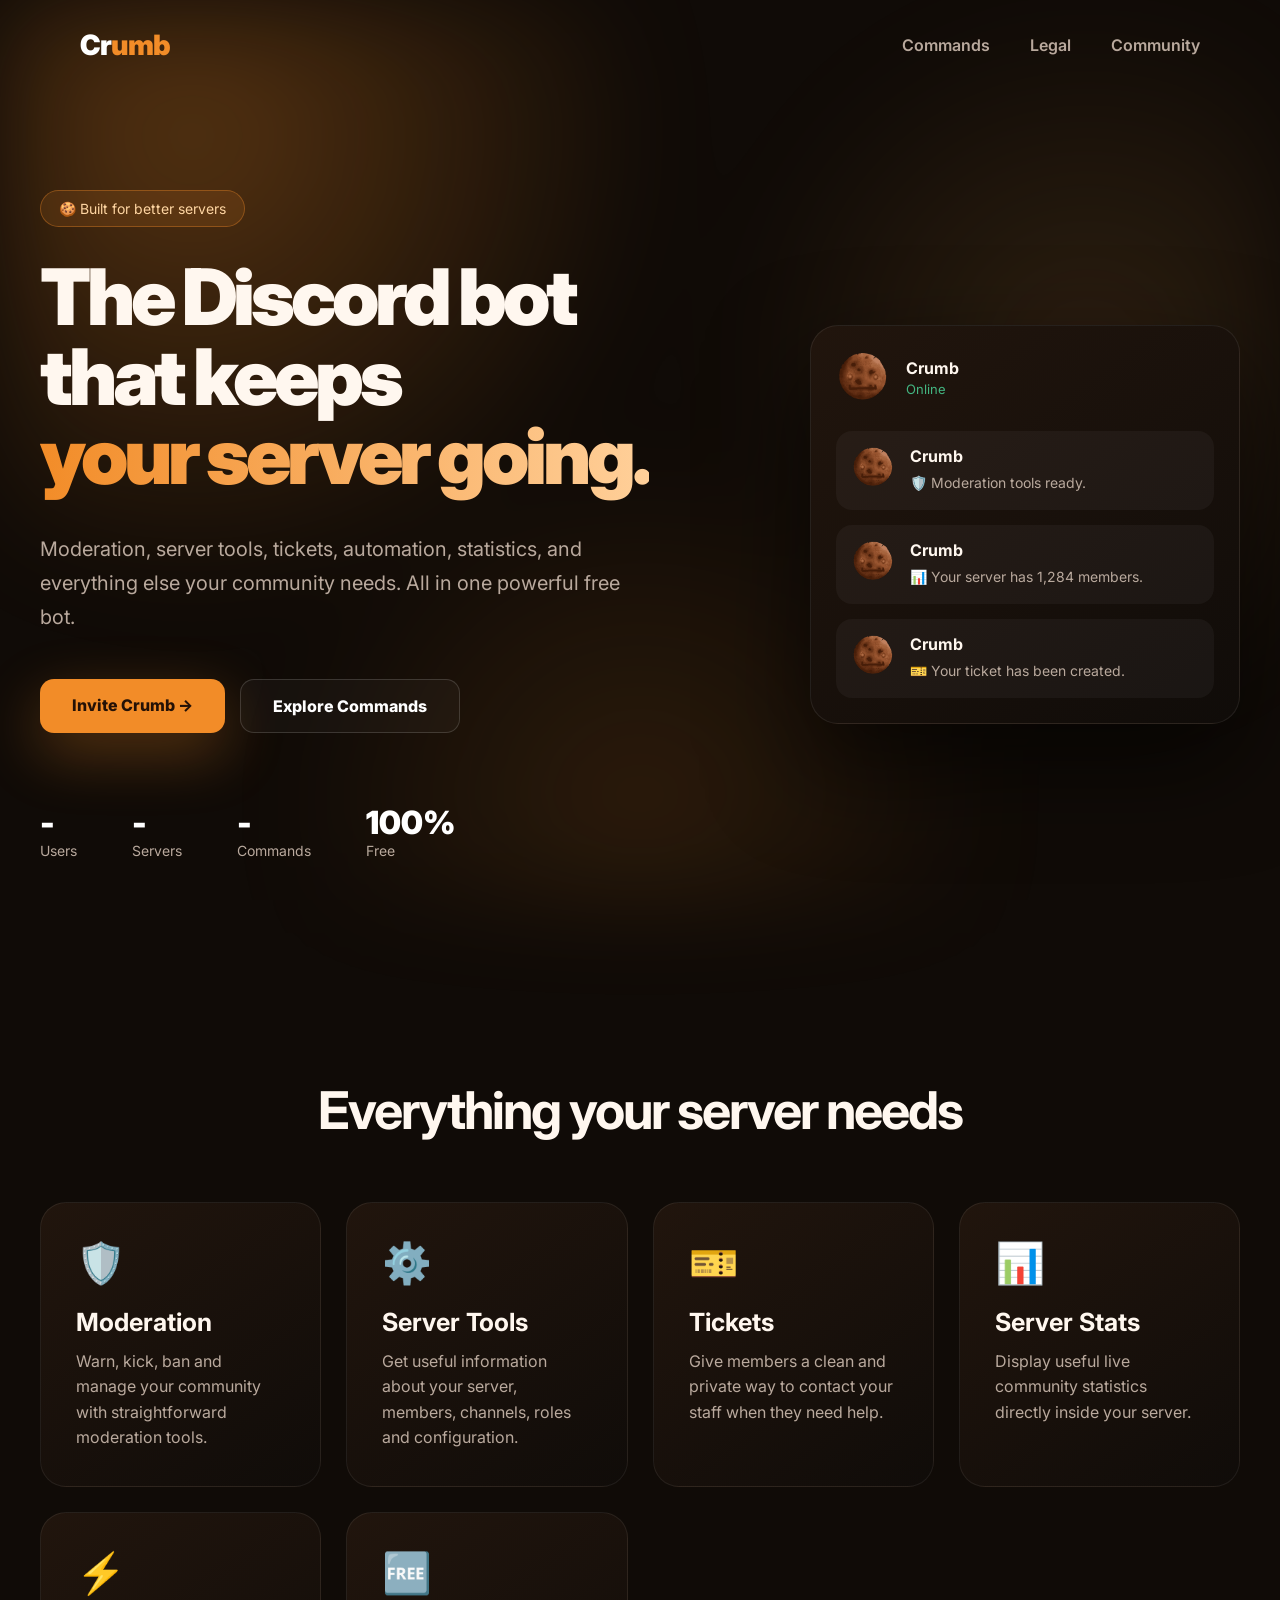
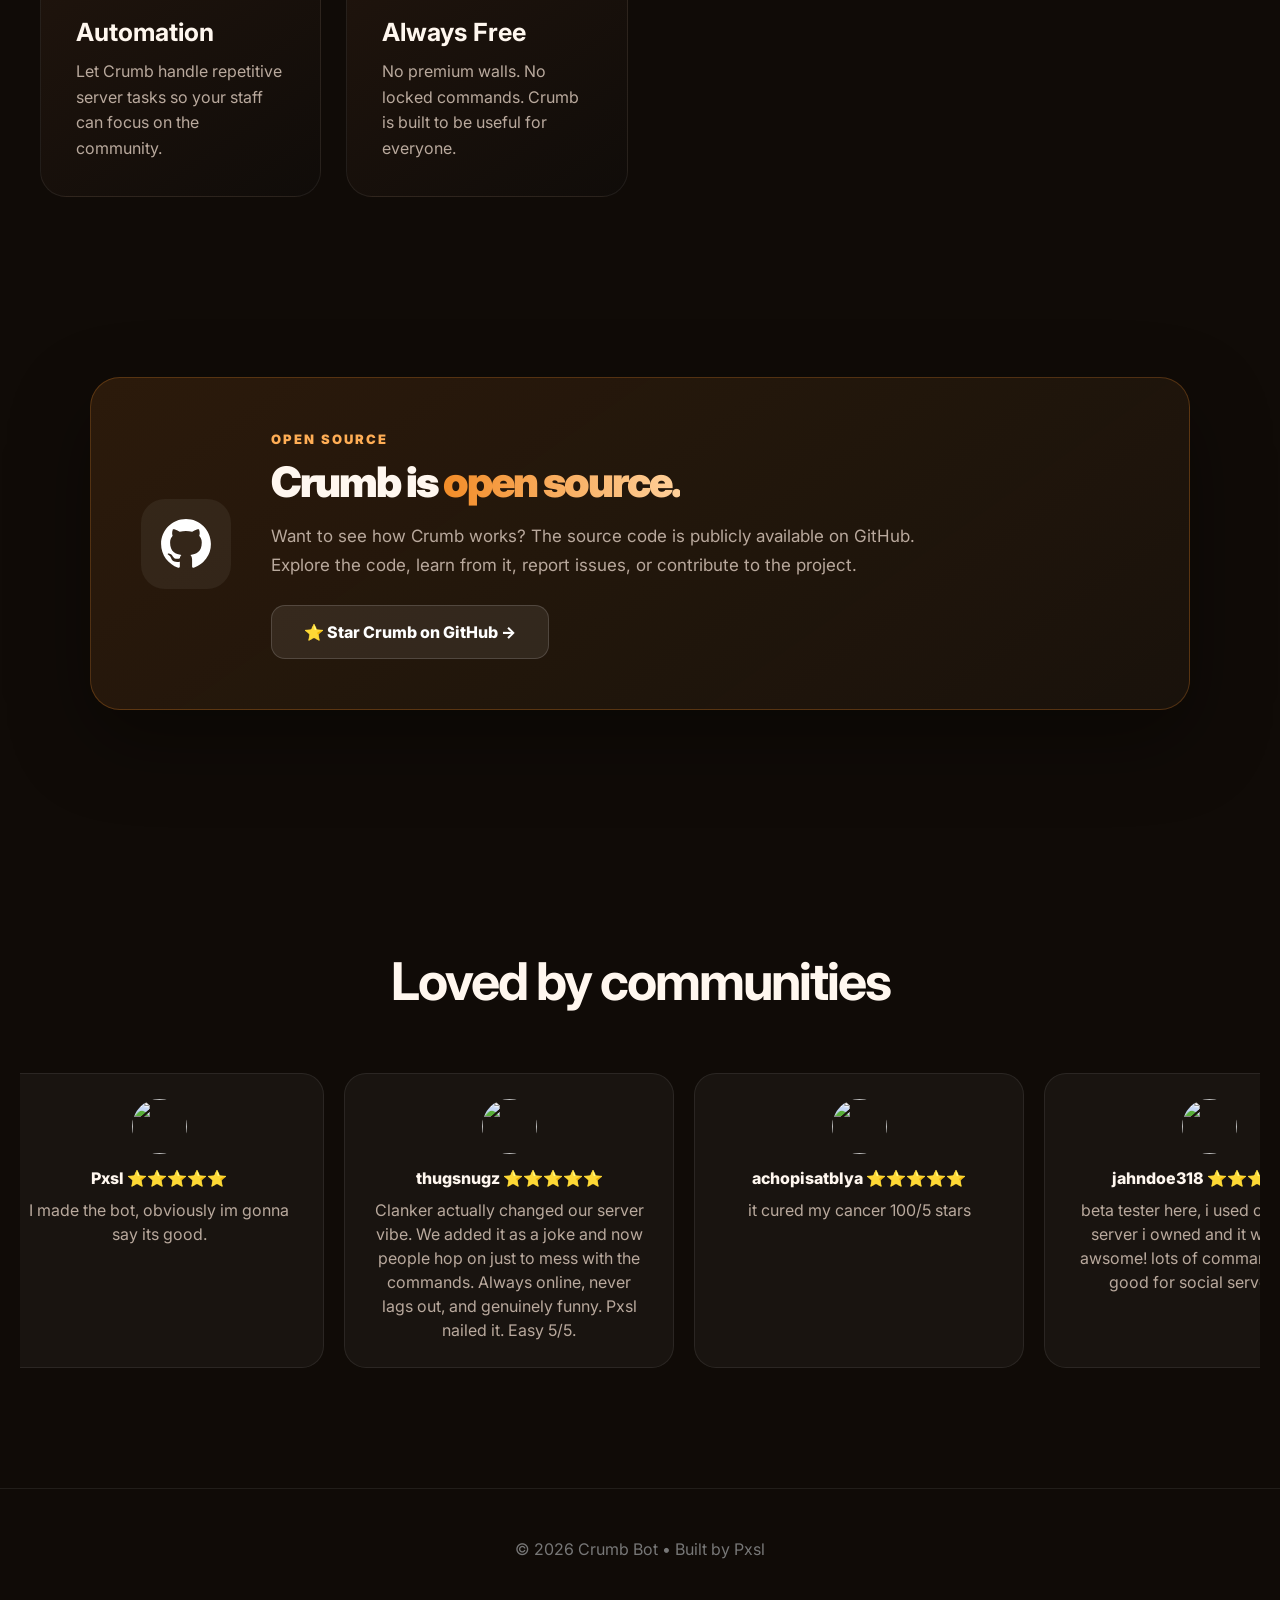
==== commit 512439f2: "holy shit it looks so good" ====
--- a/index.html
+++ b/index.html
@@ -4,899 +4,407 @@
     <meta charset="UTF-8">
     <meta name="viewport" content="width=device-width, initial-scale=1.0">
 
-    <title>Crumb — Powerful Discord Server Management</title>
-
-    <meta
-        name="description"
-        content="Crumb is a powerful Discord bot built to keep your server secure, organised and under control."
-    >
-
-    <meta property="og:title" content="Crumb — Powerful Discord Server Management">
-    <meta
-        property="og:description"
-        content="Keep your Discord server secure, organised and under control with Crumb."
-    >
-    <meta property="og:type" content="website">
-    <meta property="og:url" content="https://crumb.pxsl.dev/">
-    <meta property="og:image" content="https://crumb.pxsl.dev/assets/crumb.png">
-
-    <meta name="twitter:card" content="summary_large_image">
-    <meta name="twitter:title" content="Crumb — Powerful Discord Server Management">
-    <meta
-        name="twitter:description"
-        content="Powerful moderation, security and server management for Discord."
-    >
-    <meta name="twitter:image" content="https://crumb.pxsl.dev/assets/crumb.png">
+    <title>Crumb ~ The #1 Utility Bot</title>
+
+    <meta name="description" content="Crumb is a powerful, free Discord utility bot with moderation, server management, tickets, automation and useful server tools.">
+    <meta name="keywords" content="discord bot, utility bot, moderation bot, server management bot, tickets, crumb">
+    <meta name="robots" content="index, follow">
+    <meta name="author" content="Pxsl">
 
     <link rel="canonical" href="https://crumb.pxsl.dev/">
+
+    <link rel="icon" href="/assets/crumb.png">
+    <link rel="apple-touch-icon" href="/assets/crumb.png">
 
     <link rel="preconnect" href="https://fonts.googleapis.com">
     <link rel="preconnect" href="https://fonts.gstatic.com" crossorigin>
 
     <link
-        href="https://fonts.googleapis.com/css2?family=Inter:wght@400;500;600;700;800&display=swap"
+        href="https://fonts.googleapis.com/css2?family=Inter:wght@400;600;800;900&display=swap"
         rel="stylesheet"
     >
 
-    <link rel="stylesheet" href="static/styles.css">
+    <link rel="stylesheet" href="/static/styles.css">
+
+    <!-- Open Graph -->
+
+    <meta property="og:type" content="website">
+    <meta property="og:title" content="Crumb - The Discord Utility Bot">
+    <meta property="og:description" content="A free Discord utility bot for moderation, server management, tickets and more.">
+    <meta property="og:url" content="https://crumb.pxsl.dev/">
+    <meta property="og:image" content="https://crumb.pxsl.dev/static/preview.png">
+
+    <!-- Twitter -->
+
+    <meta name="twitter:card" content="summary_large_image">
+    <meta name="twitter:title" content="Crumb - The Discord Utility Bot">
+    <meta name="twitter:description" content="Free Discord utility bot with moderation, server tools, tickets and automation.">
+    <meta name="twitter:image" content="https://crumb.pxsl.dev/static/preview.png">
+
+    <meta name="theme-color" content="#f28c28">
+
+    <!-- Schema -->
+
+    <script type="application/ld+json">
+    {
+        "@context": "https://schema.org",
+        "@type": "SoftwareApplication",
+        "name": "Crumb",
+        "applicationCategory": "UtilitiesApplication",
+        "operatingSystem": "Discord",
+        "description": "A free Discord utility bot for moderation, server management, tickets and useful server tools.",
+        "offers": {
+            "@type": "Offer",
+            "price": "0",
+            "priceCurrency": "USD"
+        },
+        "author": {
+            "@type": "Person",
+            "name": "Pxsl"
+        }
+    }
+    </script>
+
 </head>
 
 <body>
 
-    <div class="background-glow glow-one"></div>
-    <div class="background-glow glow-two"></div>
-
-    <header class="navbar">
-        <div class="nav-container">
-
-            <a href="/" class="brand">
-                <img src="/assets/crumb.png" alt="Crumb">
-                <span>Crumb</span>
+<div class="background"></div>
+
+
+<nav>
+
+    <a class="logo" href="/">
+        Cr<span>umb</span>
+    </a>
+
+    <div class="nav-links">
+
+        <a href="/commands/">
+            Commands
+        </a>
+
+        <a href="/legal/">
+            Legal
+        </a>
+
+        <a
+            href="https://pxsl.dev/discord/"
+            target="_blank"
+            rel="noopener noreferrer"
+        >
+            Community
+        </a>
+
+    </div>
+
+</nav>
+
+
+<section class="hero">
+
+    <div class="hero-left">
+
+        <div class="badge">
+            🍪 Built for better servers
+        </div>
+
+        <h1>
+            The Discord bot that keeps
+            <span>
+                your server going.
+            </span>
+        </h1>
+
+        <p>
+            Moderation, server tools, tickets, automation,
+            statistics, and everything else your community
+            needs. All in one powerful free bot.
+        </p>
+
+        <div class="buttons">
+
+            <a
+                class="btn primary"
+                href="/invite/"
+            >
+                Invite Crumb →
             </a>
 
-            <nav class="nav-links">
-                <a href="#features">Features</a>
-                <a href="#commands">Commands</a>
-                <a href="#open-source">Open Source</a>
-                <a href="#community">Community</a>
-            </nav>
-
             <a
-                href="https://discord.com/oauth2/authorize?client_id=YOUR_CLIENT_ID&permissions=8&integration_type=0&scope=bot+applications.commands"
-                class="nav-button"
+                class="btn secondary"
+                href="/commands/"
+            >
+                Explore Commands
+            </a>
+
+        </div>
+
+        <div class="mini-stats">
+
+            <div>
+                <strong id="user-count">...</strong>
+                Users
+            </div>
+
+            <div>
+                <strong id="server-count">...</strong>
+                Servers
+            </div>
+
+            <div>
+                <strong id="command-count">...</strong>
+                Commands
+            </div>
+
+            <div>
+                <strong>100%</strong>
+                Free
+            </div>
+
+        </div>
+
+    </div>
+
+
+    <div class="discord-preview">
+
+        <div class="discord-header">
+
+            <img src="/assets/crumb.png">
+
+            <div>
+                <b>Crumb</b>
+                <p>Online</p>
+            </div>
+
+        </div>
+
+
+        <div class="message">
+
+            <img src="/assets/crumb.png">
+
+            <div>
+                <b>Crumb</b>
+                <p>🛡️ Moderation tools ready.</p>
+            </div>
+
+        </div>
+
+
+        <div class="message">
+
+            <img src="/assets/crumb.png">
+
+            <div>
+                <b>Crumb</b>
+                <p>📊 Your server has 1,284 members.</p>
+            </div>
+
+        </div>
+
+
+        <div class="message">
+
+            <img src="/assets/crumb.png">
+
+            <div>
+                <b>Crumb</b>
+                <p>🎫 Your ticket has been created.</p>
+            </div>
+
+        </div>
+
+    </div>
+
+</section>
+
+
+<section class="features">
+
+    <h2>
+        Everything your server needs
+    </h2>
+
+
+    <div class="grid">
+
+        <div class="card">
+
+            <span>🛡️</span>
+
+            <h3>Moderation</h3>
+
+            <p>
+                Warn, kick, ban and manage your community
+                with straightforward moderation tools.
+            </p>
+
+        </div>
+
+
+        <div class="card">
+
+            <span>⚙️</span>
+
+            <h3>Server Tools</h3>
+
+            <p>
+                Get useful information about your server,
+                members, channels, roles and configuration.
+            </p>
+
+        </div>
+
+
+        <div class="card">
+
+            <span>🎫</span>
+
+            <h3>Tickets</h3>
+
+            <p>
+                Give members a clean and private way to
+                contact your staff when they need help.
+            </p>
+
+        </div>
+
+
+        <div class="card">
+
+            <span>📊</span>
+
+            <h3>Server Stats</h3>
+
+            <p>
+                Display useful live community statistics
+                directly inside your server.
+            </p>
+
+        </div>
+
+
+        <div class="card">
+
+            <span>⚡</span>
+
+            <h3>Automation</h3>
+
+            <p>
+                Let Crumb handle repetitive server tasks
+                so your staff can focus on the community.
+            </p>
+
+        </div>
+
+
+        <div class="card">
+
+            <span>🆓</span>
+
+            <h3>Always Free</h3>
+
+            <p>
+                No premium walls. No locked commands.
+                Crumb is built to be useful for everyone.
+            </p>
+
+        </div>
+
+    </div>
+
+</section>
+
+
+<section class="github-section">
+
+    <div class="github-card">
+
+        <div class="github-icon">
+
+            <svg
+                viewBox="0 0 24 24"
+                aria-hidden="true"
+            >
+
+                <path
+                    fill="currentColor"
+                    d="M12 .5C5.65.5.5 5.65.5 12c0 5.08 3.29 9.39 7.86 10.91.58.11.79-.25.79-.56v-2.17c-3.2.7-3.88-1.36-3.88-1.36-.53-1.33-1.28-1.69-1.28-1.69-1.04-.71.08-.7.08-.7 1.15.08 1.76 1.18 1.76 1.18 1.02 1.75 2.68 1.25 3.33.96.1-.74.4-1.25.73-1.54-2.55-.29-5.23-1.28-5.23-5.69 0-1.26.45-2.29 1.18-3.1-.12-.29-.51-1.46.11-3.05 0 0 .96-.31 3.15 1.18a10.93 10.93 0 0 1 5.74 0c2.19-1.49 3.15-1.18 3.15-1.18.62 1.59.23 2.76.11 3.05.73.81 1.18 1.84 1.18 3.1 0 4.42-2.69 5.39-5.25 5.68.41.36.78 1.07.78 2.16v3.2c0 .31.21.67.8.56A11.51 11.51 0 0 0 23.5 12C23.5 5.65 18.35.5 12 .5z"
+                />
+
+            </svg>
+
+        </div>
+
+
+        <div class="github-content">
+
+            <span class="github-label">
+                OPEN SOURCE
+            </span>
+
+            <h2>
+                Crumb is <span>open source.</span>
+            </h2>
+
+            <p>
+                Want to see how Crumb works? The source code is
+                publicly available on GitHub. Explore the code,
+                learn from it, report issues, or contribute to
+                the project.
+            </p>
+
+            <a
+                class="btn github-btn"
+                href="https://github.com/pxsldev/Crumb/"
                 target="_blank"
                 rel="noopener noreferrer"
             >
-                Add to Discord
+                ⭐ Star Crumb on GitHub →
             </a>
 
         </div>
-    </header>
-
-
-    <main>
-
-        <!-- HERO -->
-
-        <section class="hero">
-
-            <div class="hero-content">
-
-                <div class="trusted-badge">
-                    <span class="status-dot"></span>
-                    Built for better Discord servers
-                </div>
-
-                <h1>
-                    Keep your server
-                    <span>under control.</span>
-                </h1>
-
-                <p class="hero-description">
-                    Crumb is a powerful Discord bot built to protect,
-                    manage and organise your server without getting in
-                    the way.
-                </p>
-
-                <div class="hero-buttons">
-
-                    <a
-                        href="https://discord.com/oauth2/authorize?client_id=YOUR_CLIENT_ID&permissions=8&integration_type=0&scope=bot+applications.commands"
-                        class="button button-primary"
-                        target="_blank"
-                        rel="noopener noreferrer"
-                    >
-                        Add to Discord
-                        <span>→</span>
-                    </a>
-
-                    <a href="#commands" class="button button-secondary">
-                        Explore Commands
-                        <span>↓</span>
-                    </a>
-
-                </div>
-
-                <div class="stats">
-
-                    <div class="stat">
-                        <strong id="server-count">—</strong>
-                        <span>Servers</span>
-                    </div>
-
-                    <div class="stat">
-                        <strong id="user-count">—</strong>
-                        <span>Users</span>
-                    </div>
-
-                    <div class="stat">
-                        <strong id="command-count">—</strong>
-                        <span>Commands</span>
-                    </div>
-
-                </div>
-
-            </div>
-
-
-            <!-- DISCORD PREVIEW -->
-
-            <div class="discord-preview">
-
-                <div class="discord-window">
-
-                    <div class="discord-sidebar">
-
-                        <div class="discord-server-icon">
-                            <img src="/assets/crumb.png" alt="Crumb">
-                        </div>
-
-                        <div class="discord-sidebar-divider"></div>
-
-                        <div class="discord-server-icon small">
-                            +
-                        </div>
-
-                    </div>
-
-
-                    <div class="discord-main">
-
-                        <div class="discord-topbar">
-                            <span>#</span>
-                            <strong>general</strong>
-                            <span class="discord-topic">
-                                Server security & management
-                            </span>
-                        </div>
-
-
-                        <div class="discord-messages">
-
-                            <div class="discord-message">
-
-                                <div class="message-avatar">
-                                    <img src="/assets/crumb.png" alt="Crumb">
-                                </div>
-
-                                <div class="message-content">
-
-                                    <div class="message-header">
-                                        <strong>Crumb</strong>
-                                        <span class="bot-tag">BOT</span>
-                                        <time>Today at 10:42</time>
-                                    </div>
-
-                                    <div class="security-alert">
-
-                                        <div class="alert-icon">
-                                            !
-                                        </div>
-
-                                        <div>
-                                            <strong>Security Alert</strong>
-                                            <p>
-                                                Suspicious activity was detected
-                                                and automatically handled.
-                                            </p>
-                                        </div>
-
-                                    </div>
-
-                                </div>
-
-                            </div>
-
-
-                            <div class="discord-message">
-
-                                <div class="message-avatar user-avatar">
-                                    <span>U</span>
-                                </div>
-
-                                <div class="message-content">
-
-                                    <div class="message-header">
-                                        <strong>Server Owner</strong>
-                                        <time>Today at 10:43</time>
-                                    </div>
-
-                                    <p>
-                                        nice, thanks crumb
-                                    </p>
-
-                                </div>
-
-                            </div>
-
-                        </div>
-
-                    </div>
-
-                </div>
-
-            </div>
-
-        </section>
-
-
-        <!-- FEATURES -->
-
-        <section class="section" id="features">
-
-            <div class="section-heading">
-
-                <div class="section-label">
-                    WHAT CRUMB DOES
-                </div>
-
-                <h2>
-                    Everything your server
-                    <span>needs to stay healthy.</span>
-                </h2>
-
-                <p>
-                    From everyday moderation to serious server protection,
-                    Crumb gives you the tools to keep things running smoothly.
-                </p>
-
-            </div>
-
-
-            <div class="feature-grid">
-
-                <article class="feature-card featured">
-
-                    <div class="feature-icon">
-                        🛡️
-                    </div>
-
-                    <h3>Server Security</h3>
-
-                    <p>
-                        Protect your server against raids, nukes,
-                        suspicious activity and other threats.
-                    </p>
-
-                    <div class="feature-tag">
-                        Protection
-                    </div>
-
-                </article>
-
-
-                <article class="feature-card">
-
-                    <div class="feature-icon">
-                        ⚙️
-                    </div>
-
-                    <h3>Automod</h3>
-
-                    <p>
-                        Automatically handle spam, unwanted content
-                        and other rule-breaking behaviour.
-                    </p>
-
-                    <div class="feature-tag">
-                        Moderation
-                    </div>
-
-                </article>
-
-
-                <article class="feature-card">
-
-                    <div class="feature-icon">
-                        🚨
-                    </div>
-
-                    <h3>Anti-Raid</h3>
-
-                    <p>
-                        Detect suspicious joining patterns and react
-                        before a raid gets out of hand.
-                    </p>
-
-                    <div class="feature-tag">
-                        Security
-                    </div>
-
-                </article>
-
-
-                <article class="feature-card">
-
-                    <div class="feature-icon">
-                        💥
-                    </div>
-
-                    <h3>Anti-Nuke</h3>
-
-                    <p>
-                        Protect your server from destructive actions
-                        caused by compromised accounts or bots.
-                    </p>
-
-                    <div class="feature-tag">
-                        Security
-                    </div>
-
-                </article>
-
-
-                <article class="feature-card">
-
-                    <div class="feature-icon">
-                        💾
-                    </div>
-
-                    <h3>Server Backups</h3>
-
-                    <p>
-                        Keep important server configuration safe so
-                        you can recover when something goes wrong.
-                    </p>
-
-                    <div class="feature-tag">
-                        Management
-                    </div>
-
-                </article>
-
-
-                <article class="feature-card">
-
-                    <div class="feature-icon">
-                        📊
-                    </div>
-
-                    <h3>Server Monitoring</h3>
-
-                    <p>
-                        Keep an eye on your server with useful stats
-                        and automatically updated information.
-                    </p>
-
-                    <div class="feature-tag">
-                        Monitoring
-                    </div>
-
-                </article>
-
-
-                <article class="feature-card">
-
-                    <div class="feature-icon">
-                        🎫
-                    </div>
-
-                    <h3>Tickets</h3>
-
-                    <p>
-                        Give your members a clean way to contact
-                        your moderation team privately.
-                    </p>
-
-                    <div class="feature-tag">
-                        Support
-                    </div>
-
-                </article>
-
-
-                <article class="feature-card">
-
-                    <div class="feature-icon">
-                        🟠
-                    </div>
-
-                    <h3>Always Free</h3>
-
-                    <p>
-                        Core Crumb features stay completely free.
-                        No annoying feature paywalls.
-                    </p>
-
-                    <div class="feature-tag">
-                        Free forever
-                    </div>
-
-                </article>
-
-            </div>
-
-        </section>
-
-
-        <!-- SECURITY -->
-
-        <section class="security-section">
-
-            <div class="security-content">
-
-                <div class="section-label">
-                    SERVER PROTECTION
-                </div>
-
-                <h2>
-                    Your server shouldn't
-                    <span>fall apart overnight.</span>
-                </h2>
-
-                <p>
-                    Crumb is designed to give server owners another
-                    layer of protection against the things that can
-                    turn a good server into a disaster.
-                </p>
-
-
-                <div class="security-list">
-
-                    <div class="security-item">
-                        <div class="check">✓</div>
-                        <div>
-                            <strong>Anti-nuke protection</strong>
-                            <span>
-                                React to dangerous server actions automatically.
-                            </span>
-                        </div>
-                    </div>
-
-                    <div class="security-item">
-                        <div class="check">✓</div>
-                        <div>
-                            <strong>Anti-raid systems</strong>
-                            <span>
-                                Detect suspicious joining behaviour.
-                            </span>
-                        </div>
-                    </div>
-
-                    <div class="security-item">
-                        <div class="check">✓</div>
-                        <div>
-                            <strong>Automated moderation</strong>
-                            <span>
-                                Handle common problems without manual work.
-                            </span>
-                        </div>
-                    </div>
-
-                    <div class="security-item">
-                        <div class="check">✓</div>
-                        <div>
-                            <strong>Useful server statistics</strong>
-                            <span>
-                                See what is happening across your server.
-                            </span>
-                        </div>
-                    </div>
-
-                </div>
-
-            </div>
-
-
-            <div class="security-visual">
-
-                <div class="security-card">
-
-                    <div class="security-card-header">
-                        <div class="security-status">
-                            <span></span>
-                            Protection active
-                        </div>
-
-                        <span>CRUMB</span>
-                    </div>
-
-
-                    <div class="security-score">
-
-                        <div class="score-ring">
-                            <strong>SAFE</strong>
-                        </div>
-
-                        <div>
-                            <span>Server status</span>
-                            <strong>Protected</strong>
-                        </div>
-
-                    </div>
-
-
-                    <div class="security-events">
-
-                        <div>
-                            <span class="event-dot"></span>
-                            Anti-nuke
-                            <strong>Active</strong>
-                        </div>
-
-                        <div>
-                            <span class="event-dot"></span>
-                            Anti-raid
-                            <strong>Active</strong>
-                        </div>
-
-                        <div>
-                            <span class="event-dot"></span>
-                            Automod
-                            <strong>Active</strong>
-                        </div>
-
-                    </div>
-
-                </div>
-
-            </div>
-
-        </section>
-
-
-        <!-- COMMANDS -->
-
-        <section class="section commands-section" id="commands">
-
-            <div class="section-heading">
-
-                <div class="section-label">
-                    COMMANDS
-                </div>
-
-                <h2>
-                    Powerful tools.
-                    <span>Simple commands.</span>
-                </h2>
-
-                <p>
-                    Crumb keeps its commands organised so you can
-                    find exactly what you need without digging through
-                    a giant list.
-                </p>
-
-            </div>
-
-
-            <div class="commands-preview">
-
-                <div class="command-row">
-
-                    <div class="command-name">
-                        <span>/</span> serverinfo
-                    </div>
-
-                    <p>
-                        View detailed information about your server.
-                    </p>
-
-                    <span class="command-category">
-                        Utility
-                    </span>
-
-                </div>
-
-
-                <div class="command-row">
-
-                    <div class="command-name">
-                        <span>/</span> serverstats
-                    </div>
-
-                    <p>
-                        View live server statistics.
-                    </p>
-
-                    <span class="command-category">
-                        Utility
-                    </span>
-
-                </div>
-
-
-                <div class="command-row">
-
-                    <div class="command-name">
-                        <span>/</span> automod
-                    </div>
-
-                    <p>
-                        Configure automated moderation.
-                    </p>
-
-                    <span class="command-category">
-                        Moderation
-                    </span>
-
-                </div>
-
-
-                <div class="command-row">
-
-                    <div class="command-name">
-                        <span>/</span> ticket
-                    </div>
-
-                    <p>
-                        Create and manage support tickets.
-                    </p>
-
-                    <span class="command-category">
-                        Support
-                    </span>
-
-                </div>
-
-
-                <div class="command-row">
-
-                    <div class="command-name">
-                        <span>/</span> backup
-                    </div>
-
-                    <p>
-                        Manage your server backups.
-                    </p>
-
-                    <span class="command-category">
-                        Management
-                    </span>
-
-                </div>
-
-
-                <a href="#" class="view-commands">
-                    View all commands →
-                </a>
-
-            </div>
-
-        </section>
-
-
-        <!-- OPEN SOURCE -->
-
-        <section class="open-source-section" id="open-source">
-
-            <div class="open-source-content">
-
-                <div class="github-icon">
-                    ◉
-                </div>
-
-                <div>
-
-                    <div class="section-label">
-                        OPEN SOURCE
-                    </div>
-
-                    <h2>
-                        Built in the open.
-                    </h2>
-
-                    <p>
-                        Crumb's source code is available on GitHub.
-                        See how it works, report issues and contribute
-                        to the project.
-                    </p>
-
-                    <a
-                        href="https://github.com/pxsldev/Crumb/"
-                        target="_blank"
-                        rel="noopener noreferrer"
-                        class="button button-secondary"
-                    >
-                        View on GitHub
-                        <span>↗</span>
-                    </a>
-
-                </div>
-
-            </div>
-
-        </section>
-
-
-        <!-- REVIEWS -->
-
-        <section class="section reviews-section" id="community">
-
-            <div class="section-heading">
-
-                <div class="section-label">
-                    THE COMMUNITY
-                </div>
-
-                <h2>
-                    Built for people who
-                    <span>actually run servers.</span>
-                </h2>
-
-                <p>
-                    Crumb is made to be useful without making server
-                    management feel like a second job.
-                </p>
-
-            </div>
-
-
-            <div class="reviews-container">
-
-                <button
-                    class="review-arrow review-prev"
-                    aria-label="Previous review"
-                >
-                    ←
-                </button>
-
-
-                <div class="review-card">
-
-                    <div class="review-stars">
-                        ★★★★★
-                    </div>
-
-                    <p id="review-text">
-                        Crumb makes managing a server so much easier.
-                    </p>
-
-                    <div class="review-author">
-
-                        <div class="review-avatar" id="review-avatar">
-                            C
-                        </div>
-
-                        <div>
-                            <strong id="review-name">
-                                Crumb Community
-                            </strong>
-
-                            <span id="review-server">
-                                Discord Server
-                            </span>
-                        </div>
-
-                    </div>
-
-                </div>
-
-
-                <button
-                    class="review-arrow review-next"
-                    aria-label="Next review"
-                >
-                    →
-                </button>
-
-            </div>
-
-        </section>
-
-
-        <!-- CTA -->
-
-        <section class="cta-section">
-
-            <div class="cta-card">
-
-                <div class="cta-glow"></div>
-
-                <div class="section-label">
-                    READY TO GET STARTED?
-                </div>
-
-                <h2>
-                    Give your server
-                    <span>a little Crumb.</span>
-                </h2>
-
-                <p>
-                    Powerful server management without the unnecessary
-                    complexity.
-                </p>
-
-                <a
-                    href="https://discord.com/oauth2/authorize?client_id=YOUR_CLIENT_ID&permissions=8&integration_type=0&scope=bot+applications.commands"
-                    class="button button-primary"
-                    target="_blank"
-                    rel="noopener noreferrer"
-                >
-                    Add Crumb to Discord
-                    <span>→</span>
-                </a>
-
-            </div>
-
-        </section>
-
-    </main>
-
-
-    <!-- FOOTER -->
-
-    <footer class="footer">
-
-        <div class="footer-container">
-
-            <div class="footer-brand">
-
-                <a href="/" class="brand">
-                    <img src="/assets/crumb.png" alt="Crumb">
-                    <span>Crumb</span>
-                </a>
-
-                <p>
-                    Server management, without the headache.
-                </p>
-
-            </div>
-
-
-            <div class="footer-links">
-
-                <div>
-                    <strong>Crumb</strong>
-
-                    <a href="#features">Features</a>
-                    <a href="#commands">Commands</a>
-                    <a href="#community">Community</a>
-                </div>
-
-
-                <div>
-                    <strong>Resources</strong>
-
-                    <a href="https://github.com/pxsldev/Crumb/" target="_blank">
-                        GitHub
-                    </a>
-
-                    <a href="/legal">
-                        Legal
-                    </a>
-                </div>
-
-            </div>
-
-        </div>
-
-
-        <div class="footer-bottom">
-
-            <span>
-                © 2026 Crumb
-            </span>
-
-            <span>
-                Built with 🧡 for Discord.
-            </span>
-
-        </div>
-
-    </footer>
-
-
-    <script src="static/script.js"></script>
+
+    </div>
+
+</section>
+
+
+<section class="reviews">
+
+    <h2>
+        Loved by communities
+    </h2>
+
+
+    <div class="reviews-row-wrap">
+
+        <div
+            class="reviews-row"
+            id="reviewsRow"
+        ></div>
+
+    </div>
+
+</section>
+
+
+<footer>
+
+    <p>
+        © 2026 Crumb Bot • Built by Pxsl
+    </p>
+
+</footer>
+
+
+<script
+    src="/static/script.js"
+    defer
+></script>
+
 
 </body>
 </html>
--- a/static/styles.css
+++ b/static/styles.css
@@ -1,1417 +1,915 @@
 :root {
-    --background: #080706;
-    --background-secondary: #0e0c09;
-    --card: #14110d;
-    --card-hover: #19150f;
-
-    --orange: #ff8a00;
-    --orange-light: #ffad42;
-    --orange-bright: #ffc15a;
-
-    --text: #ffffff;
-    --text-secondary: #aaa39b;
-    --text-muted: #716b64;
-
-    --border: rgba(255, 138, 0, 0.12);
-    --border-hover: rgba(255, 138, 0, 0.28);
-
-    --radius: 18px;
-}
+
+    --bg: #100b07;
+    --card: #1b120c;
+    --card-hover: #25170e;
+
+    --orange: #f28c28;
+    --orange-light: #ffad55;
+    --cream: #ffd6a3;
+
+    --text: #fff7ef;
+    --muted: #b9a99d;
+
+}
+
 
 * {
+
     margin: 0;
     padding: 0;
     box-sizing: border-box;
-}
+
+    font-family: "Inter", sans-serif;
+
+}
+
 
 html {
+
     scroll-behavior: smooth;
-}
+
+}
+
 
 body {
-    font-family: "Inter", sans-serif;
-    background: var(--background);
+
+    background: var(--bg);
+
     color: var(--text);
+
     overflow-x: hidden;
-}
-
-a {
-    color: inherit;
+
+}
+
+
+/* BACKGROUND */
+
+.background {
+
+    position: fixed;
+
+    inset: 0;
+
+    z-index: -1;
+
+    background:
+
+    radial-gradient(
+        circle at 15% 15%,
+        rgba(242,140,40,0.30),
+        transparent 35%
+    ),
+
+    radial-gradient(
+        circle at 85% 40%,
+        rgba(255,174,85,0.13),
+        transparent 30%
+    ),
+
+    radial-gradient(
+        circle at 50% 90%,
+        rgba(242,140,40,0.13),
+        transparent 35%
+    );
+
+    filter: blur(50px);
+
+}
+
+
+/* NAVBAR */
+
+nav {
+
+    height: 90px;
+
+    display: flex;
+
+    align-items: center;
+
+    justify-content: space-between;
+
+    padding: 0 80px;
+
+}
+
+
+.logo {
+
+    color: white;
+
     text-decoration: none;
-}
-
-button {
-    font-family: inherit;
-}
-
-.background-glow {
-    position: fixed;
-    width: 600px;
-    height: 600px;
-    border-radius: 50%;
-    pointer-events: none;
-    filter: blur(140px);
-    opacity: 0.08;
-    z-index: -1;
-}
-
-.glow-one {
+
+    font-size: 28px;
+
+    font-weight: 900;
+
+    letter-spacing: -1px;
+
+}
+
+
+.logo span {
+
+    color: var(--orange);
+
+}
+
+
+.nav-links {
+
+    display: flex;
+
+    gap: 40px;
+
+}
+
+
+.nav-links a {
+
+    color: var(--muted);
+
+    text-decoration: none;
+
+    font-weight: 600;
+
+    transition: .25s;
+
+}
+
+
+.nav-links a:hover {
+
+    color: white;
+
+}
+
+
+/* HERO */
+
+.hero {
+
+    max-width: 1300px;
+
+    margin: auto;
+
+    padding: 100px 40px;
+
+    display: grid;
+
+    grid-template-columns: 1fr 430px;
+
+    gap: 90px;
+
+    align-items: center;
+
+}
+
+
+.badge {
+
+    display: inline-block;
+
+    padding: 9px 18px;
+
+    border-radius: 999px;
+
+    background:
+        rgba(242,140,40,.12);
+
+    border:
+        1px solid rgba(242,140,40,.35);
+
+    color: var(--cream);
+
+    font-size: 14px;
+
+    margin-bottom: 30px;
+
+}
+
+
+.hero h1 {
+
+    font-size: 78px;
+
+    line-height: 1.02;
+
+    letter-spacing: -4px;
+
+    font-weight: 900;
+
+}
+
+
+.hero h1 span {
+
+    display: inline-block;
+
+    background:
+        linear-gradient(
+            90deg,
+            #f28c28,
+            #ffd09a
+        );
+
+    -webkit-background-clip: text;
+
+    background-clip: text;
+
+    color: transparent;
+    
+    padding-bottom: 6px;
+
+}
+
+
+.hero p {
+
+    margin-top: 30px;
+
+    max-width: 600px;
+
+    font-size: 20px;
+
+    line-height: 1.7;
+
+    color: var(--muted);
+
+}
+
+
+.buttons {
+
+    display: flex;
+
+    gap: 15px;
+
+    margin-top: 45px;
+
+}
+
+
+.btn {
+
+    padding: 16px 32px;
+
+    border-radius: 14px;
+
+    text-decoration: none;
+
+    font-weight: 800;
+
+    transition: .25s;
+
+}
+
+
+.primary {
+
     background: var(--orange);
-    top: -300px;
-    left: -250px;
-}
-
-.glow-two {
-    background: #ff5e00;
-    right: -300px;
-    top: 500px;
-}
-
-
-/* NAVBAR */
-
-.navbar {
-    width: 100%;
-    border-bottom: 1px solid rgba(255, 255, 255, 0.05);
-    background: rgba(8, 7, 6, 0.72);
-    backdrop-filter: blur(20px);
-    position: sticky;
-    top: 0;
-    z-index: 100;
-}
-
-.nav-container {
-    max-width: 1200px;
-    margin: auto;
-    padding: 18px 24px;
+
+    color: #241106;
+
+    box-shadow:
+        0 20px 60px rgba(242,140,40,.32);
+
+}
+
+
+.primary:hover {
+
+    transform: translateY(-4px);
+
+    background: var(--orange-light);
+
+}
+
+
+.secondary {
+
+    border:
+        1px solid rgba(255,255,255,.15);
+
+    color: white;
+
+    background:
+        rgba(255,255,255,.03);
+
+}
+
+
+.secondary:hover {
+
+    background:
+        rgba(255,255,255,.08);
+
+}
+
+
+/* MINI STATS */
+
+.mini-stats {
 
     display: flex;
-    align-items: center;
-    justify-content: space-between;
-}
-
-.brand {
-    display: flex;
-    align-items: center;
-    gap: 10px;
-
-    font-size: 19px;
-    font-weight: 800;
-}
-
-.brand img {
-    width: 34px;
-    height: 34px;
-    border-radius: 10px;
-    object-fit: cover;
-}
-
-.nav-links {
-    display: flex;
-    align-items: center;
-    gap: 30px;
-
-    color: var(--text-secondary);
+
+    gap: 55px;
+
+    margin-top: 70px;
+
+}
+
+
+.mini-stats strong {
+
+    display: block;
+
+    font-size: 32px;
+
+    font-weight: 900;
+
+    color: white;
+
+}
+
+
+.mini-stats div {
+
+    color: var(--muted);
+
     font-size: 14px;
-    font-weight: 500;
-}
-
-.nav-links a {
-    transition: 0.2s ease;
-}
-
-.nav-links a:hover {
-    color: white;
-}
-
-.nav-button {
-    padding: 10px 16px;
-    border-radius: 10px;
-
-    background: var(--orange);
-    color: #120b03;
-
-    font-size: 13px;
-    font-weight: 700;
-
-    transition: 0.2s ease;
-}
-
-.nav-button:hover {
-    background: var(--orange-light);
-    transform: translateY(-1px);
-}
-
-
-/* HERO */
-
-.hero {
-    max-width: 1200px;
-    min-height: 760px;
-
-    margin: auto;
-    padding: 110px 24px 100px;
-
-    display: grid;
-    grid-template-columns: 1fr 1fr;
-    align-items: center;
-    gap: 70px;
-}
-
-.hero-content {
-    max-width: 600px;
-}
-
-.trusted-badge {
-    display: inline-flex;
-    align-items: center;
-    gap: 9px;
-
-    padding: 8px 12px;
-    margin-bottom: 24px;
-
-    border: 1px solid var(--border);
-    border-radius: 999px;
-
-    background: rgba(255, 138, 0, 0.06);
-
-    color: var(--text-secondary);
-    font-size: 12px;
-    font-weight: 600;
-}
-
-.status-dot {
-    width: 7px;
-    height: 7px;
-
-    background: var(--orange);
-    border-radius: 50%;
-
-    box-shadow: 0 0 12px var(--orange);
-}
-
-.hero h1 {
-    font-size: clamp(48px, 6vw, 76px);
-    line-height: 0.98;
-    letter-spacing: -4px;
-    font-weight: 800;
-}
-
-.hero h1 span {
-    display: block;
-
-    background: linear-gradient(
-        90deg,
-        var(--orange),
-        var(--orange-light),
-        var(--orange-bright)
-    );
-
-    -webkit-background-clip: text;
-    background-clip: text;
-    color: transparent;
-}
-
-.hero-description {
-    max-width: 540px;
-
-    margin-top: 28px;
-
-    color: var(--text-secondary);
-    font-size: 17px;
-    line-height: 1.7;
-}
-
-.hero-buttons {
-    display: flex;
-    align-items: center;
-    gap: 12px;
-
-    margin-top: 32px;
-}
-
-.button {
-    display: inline-flex;
-    align-items: center;
-    justify-content: center;
-    gap: 12px;
-
-    padding: 13px 19px;
-
-    border-radius: 11px;
-
-    font-size: 14px;
-    font-weight: 700;
-
-    transition: 0.2s ease;
-}
-
-.button-primary {
-    background: var(--orange);
-    color: #130b03;
-
-    box-shadow: 0 10px 30px rgba(255, 138, 0, 0.16);
-}
-
-.button-primary:hover {
-    background: var(--orange-light);
-    transform: translateY(-2px);
-}
-
-.button-secondary {
-    border: 1px solid rgba(255, 255, 255, 0.09);
-    background: rgba(255, 255, 255, 0.035);
-    color: white;
-}
-
-.button-secondary:hover {
-    border-color: var(--border-hover);
-    background: rgba(255, 138, 0, 0.06);
-    transform: translateY(-2px);
-}
-
-.stats {
-    display: flex;
-    gap: 42px;
-
-    margin-top: 55px;
-}
-
-.stat {
-    display: flex;
-    flex-direction: column;
-    gap: 5px;
-}
-
-.stat strong {
-    font-size: 23px;
-    font-weight: 800;
-}
-
-.stat span {
-    color: var(--text-muted);
-    font-size: 12px;
+
 }
 
 
 /* DISCORD MOCKUP */
 
 .discord-preview {
-    position: relative;
-}
-
-.discord-window {
-    display: flex;
-
-    overflow: hidden;
-
-    border: 1px solid rgba(255, 138, 0, 0.15);
-    border-radius: 18px;
-
-    background: #11100e;
-
-    box-shadow:
-        0 40px 100px rgba(0, 0, 0, 0.45),
-        0 0 80px rgba(255, 138, 0, 0.05);
-
-    transform: perspective(1200px) rotateY(-5deg) rotateX(2deg);
-}
-
-.discord-sidebar {
-    width: 70px;
-    padding: 18px 13px;
-
-    background: #0b0a09;
-
-    display: flex;
-    flex-direction: column;
-    align-items: center;
-    gap: 13px;
-}
-
-.discord-server-icon {
-    width: 44px;
-    height: 44px;
-
-    border-radius: 14px;
-
-    background: var(--orange);
-
-    display: flex;
-    align-items: center;
-    justify-content: center;
-
-    color: #160d03;
-    font-size: 20px;
-    font-weight: 800;
-}
-
-.discord-server-icon img {
-    width: 100%;
-    height: 100%;
-
-    border-radius: inherit;
-    object-fit: cover;
-}
-
-.discord-server-icon.small {
-    background: #171512;
-    color: #777;
-}
-
-.discord-sidebar-divider {
-    width: 32px;
-    height: 1px;
-    background: rgba(255, 255, 255, 0.07);
-}
-
-.discord-main {
-    flex: 1;
-    min-width: 0;
-}
-
-.discord-topbar {
-    height: 60px;
-
-    padding: 0 20px;
-
-    display: flex;
-    align-items: center;
-    gap: 8px;
-
-    border-bottom: 1px solid rgba(255, 255, 255, 0.05);
-
-    color: #8d8983;
-}
-
-.discord-topbar strong {
-    color: #e7e4df;
-    font-size: 14px;
-}
-
-.discord-topic {
-    margin-left: 8px;
-
-    color: #67635e;
-    font-size: 12px;
-}
-
-.discord-messages {
-    min-height: 430px;
-    padding: 25px 20px;
-}
-
-.discord-message {
-    display: flex;
-    gap: 13px;
-    margin-bottom: 27px;
-}
-
-.message-avatar {
-    width: 38px;
-    height: 38px;
-
-    flex-shrink: 0;
-
-    border-radius: 50%;
-    overflow: hidden;
-
-    background: var(--orange);
-
-    display: flex;
-    align-items: center;
-    justify-content: center;
-
-    color: #130b03;
-    font-weight: 800;
-}
-
-.message-avatar img {
-    width: 100%;
-    height: 100%;
-    object-fit: cover;
-}
-
-.user-avatar {
-    background: #393632;
-    color: #bbb;
-}
-
-.message-content {
-    min-width: 0;
-}
-
-.message-header {
-    display: flex;
-    align-items: center;
-    gap: 7px;
-
-    margin-bottom: 5px;
-}
-
-.message-header strong {
-    font-size: 13px;
-}
-
-.message-header time {
-    color: #66615c;
-    font-size: 10px;
-}
-
-.bot-tag {
-    padding: 2px 4px;
-
-    border-radius: 3px;
-
-    background: var(--orange);
-    color: #120b03;
-
-    font-size: 8px;
-    font-weight: 800;
-}
-
-.message-content > p {
-    color: #b7b3ae;
-    font-size: 13px;
-}
-
-.security-alert {
-    max-width: 380px;
-
-    display: flex;
-    align-items: flex-start;
-    gap: 13px;
-
-    padding: 15px;
-
-    border: 1px solid rgba(255, 138, 0, 0.2);
-    border-left: 3px solid var(--orange);
-
-    border-radius: 9px;
-
-    background: rgba(255, 138, 0, 0.06);
-}
-
-.alert-icon {
-    width: 29px;
-    height: 29px;
-
-    flex-shrink: 0;
-
-    border-radius: 8px;
-
-    background: rgba(255, 138, 0, 0.15);
-
-    display: flex;
-    align-items: center;
-    justify-content: center;
-
-    color: var(--orange-light);
-    font-size: 14px;
-    font-weight: 800;
-}
-
-.security-alert strong {
-    font-size: 12px;
-}
-
-.security-alert p {
-    margin-top: 4px;
-
-    color: #8c8781;
-    font-size: 11px;
-    line-height: 1.5;
-}
-
-
-/* GENERAL SECTIONS */
-
-.section {
-    max-width: 1200px;
-    margin: auto;
-    padding: 120px 24px;
-}
-
-.section-heading {
-    max-width: 680px;
-    margin-bottom: 55px;
-}
-
-.section-label {
-    margin-bottom: 14px;
-
-    color: var(--orange);
-    font-size: 11px;
-    font-weight: 800;
-    letter-spacing: 1.5px;
-}
-
-.section-heading h2,
-.security-content h2 {
-    font-size: clamp(34px, 4vw, 50px);
-    line-height: 1.05;
-    letter-spacing: -2px;
-}
-
-.section-heading h2 span,
-.security-content h2 span {
-    color: var(--text-muted);
-}
-
-.section-heading p,
-.security-content > p {
-    margin-top: 18px;
-
-    color: var(--text-secondary);
-    font-size: 15px;
-    line-height: 1.7;
-}
-
-
-/* FEATURES */
-
-.feature-grid {
-    display: grid;
-    grid-template-columns: repeat(4, 1fr);
-    gap: 14px;
-}
-
-.feature-card {
-    min-height: 240px;
-
-    padding: 26px;
-
-    border: 1px solid var(--border);
-    border-radius: var(--radius);
-
-    background: var(--card);
-
-    transition:
-        transform 0.25s ease,
-        border-color 0.25s ease,
-        background 0.25s ease;
-}
-
-.feature-card:hover {
-    transform: translateY(-4px);
-
-    border-color: var(--border-hover);
-    background: var(--card-hover);
-}
-
-.feature-card.featured {
+
     background:
         linear-gradient(
             145deg,
-            rgba(255, 138, 0, 0.1),
-            rgba(255, 138, 0, 0.025)
-        ),
-        var(--card);
-
-    border-color: rgba(255, 138, 0, 0.22);
-}
-
-.feature-icon {
-    width: 42px;
-    height: 42px;
-
-    margin-bottom: 24px;
+            #21150d,
+            #100c09
+        );
+
+    border:
+        1px solid rgba(255,255,255,.08);
+
+    border-radius: 28px;
+
+    padding: 25px;
+
+    box-shadow:
+        0 40px 100px rgba(0,0,0,.6);
+
+}
+
+
+.discord-header {
 
     display: flex;
+
     align-items: center;
+
+    gap: 15px;
+
+    margin-bottom: 25px;
+
+}
+
+
+.discord-header img {
+
+    width: 55px;
+
+    height: 55px;
+
+    border-radius: 50%;
+
+}
+
+
+.discord-header p {
+
+    color: #43b581;
+
+    font-size: 13px;
+
+    margin: 0;
+
+}
+
+
+.message {
+
+    display: flex;
+
+    gap: 14px;
+
+    padding: 15px;
+
+    margin-top: 15px;
+
+    border-radius: 16px;
+
+    background:
+        rgba(255,255,255,.04);
+
+}
+
+
+.message img {
+
+    width: 45px;
+
+    height: 45px;
+
+    border-radius: 50%;
+
+}
+
+
+.message p {
+
+    margin: 5px 0 0;
+
+    font-size: 14px;
+
+    color: var(--muted);
+
+}
+
+
+/* FEATURES */
+
+.features {
+
+    padding: 120px 40px;
+
+    text-align: center;
+
+}
+
+
+.features h2,
+.reviews h2 {
+
+    font-size: 52px;
+
+    letter-spacing: -2px;
+
+    margin-bottom: 60px;
+
+}
+
+
+.grid {
+
+    max-width: 1200px;
+
+    margin: auto;
+
+    display: grid;
+
+    grid-template-columns:
+        repeat(auto-fit,minmax(280px,1fr));
+
+    gap: 25px;
+
+}
+
+
+.card {
+
+    text-align: left;
+
+    padding: 35px;
+
+    border-radius: 26px;
+
+    background:
+        linear-gradient(
+            145deg,
+            #21150d,
+            #100c09
+        );
+
+    border:
+        1px solid rgba(255,255,255,.07);
+
+    transition: .3s;
+
+}
+
+
+.card:hover {
+
+    transform: translateY(-10px);
+
+    background: var(--card-hover);
+
+    border-color:
+        rgba(242,140,40,.5);
+
+    box-shadow:
+        0 20px 60px rgba(0,0,0,.4);
+
+}
+
+
+.card span {
+
+    font-size: 40px;
+
+}
+
+
+.card h3 {
+
+    margin-top: 20px;
+
+    margin-bottom: 12px;
+
+    font-size: 25px;
+
+}
+
+
+.card p {
+
+    color: var(--muted);
+
+    line-height: 1.6;
+
+}
+
+
+/* REVIEWS */
+
+.reviews {
+
+    padding: 120px 20px;
+
+    text-align: center;
+
+}
+
+
+.reviews-row-wrap {
+
+    overflow: hidden;
+
+}
+
+
+.reviews-row {
+
+    display: flex;
+
+    gap: 20px;
+
+    overflow-x: hidden;
+
+}
+
+
+.review-card {
+
+    min-width: 330px;
+
+    padding: 25px;
+
+    border-radius: 22px;
+
+    background:
+        rgba(255,255,255,.04);
+
+    border:
+        1px solid rgba(255,255,255,.08);
+
+}
+
+
+.review-avatar {
+
+    width: 55px;
+
+    height: 55px;
+
+    border-radius: 50%;
+
+}
+
+
+.review-name {
+
+    margin-top: 10px;
+
+    font-weight: 800;
+
+}
+
+
+.review-stars {
+
+    color: #ffd700;
+
+}
+
+
+.review-quote {
+
+    color: var(--muted);
+
+    margin-top: 10px;
+
+    line-height: 1.5;
+
+}
+
+
+/* GITHUB / OPEN SOURCE */
+
+.github-section {
+
+    padding: 60px 40px 120px;
+
+}
+
+
+.github-card {
+
+    max-width: 1100px;
+
+    margin: auto;
+
+    display: flex;
+
+    align-items: center;
+
+    gap: 40px;
+
+    padding: 50px;
+
+    border-radius: 30px;
+
+    background:
+        linear-gradient(
+            145deg,
+            rgba(242,140,40,.12),
+            rgba(255,196,130,.04)
+        );
+
+    border:
+        1px solid rgba(242,140,40,.25);
+
+    box-shadow:
+        0 30px 80px rgba(0,0,0,.35);
+
+    transition: .3s;
+
+}
+
+
+.github-card:hover {
+
+    transform: translateY(-6px);
+
+    border-color:
+        rgba(242,140,40,.55);
+
+    box-shadow:
+        0 35px 90px rgba(0,0,0,.5);
+
+}
+
+
+.github-icon {
+
+    min-width: 90px;
+
+    height: 90px;
+
+    display: flex;
+
+    align-items: center;
+
     justify-content: center;
 
-    border-radius: 11px;
-
-    background: rgba(255, 138, 0, 0.09);
-
-    font-size: 19px;
-}
-
-.feature-card h3 {
-    font-size: 16px;
-}
-
-.feature-card p {
-    margin-top: 10px;
-
-    color: var(--text-secondary);
+    border-radius: 24px;
+
+    background:
+        rgba(255,255,255,.06);
+
+    color: white;
+
+}
+
+
+.github-icon svg {
+
+    width: 52px;
+
+    height: 52px;
+
+}
+
+
+.github-content {
+
+    text-align: left;
+
+}
+
+
+.github-label {
+
     font-size: 13px;
-    line-height: 1.6;
-}
-
-.feature-tag {
+
+    font-weight: 900;
+
+    letter-spacing: 2px;
+
+    color: var(--orange-light);
+
+}
+
+
+.github-content h2 {
+
+    margin-top: 8px;
+
+    font-size: 42px;
+
+    font-weight: 900;
+
+    letter-spacing: -2px;
+
+}
+
+
+.github-content h2 span {
+
+    background:
+        linear-gradient(
+            90deg,
+            #f28c28,
+            #ffd09a
+        );
+
+    -webkit-background-clip: text;
+
+    background-clip: text;
+
+    color: transparent;
+
+}
+
+
+.github-content p {
+
+    max-width: 700px;
+
+    margin-top: 15px;
+
+    color: var(--muted);
+
+    line-height: 1.7;
+
+    font-size: 17px;
+
+}
+
+
+.github-btn {
+
     display: inline-block;
 
-    margin-top: 18px;
-    padding: 5px 8px;
-
-    border-radius: 6px;
-
-    background: rgba(255, 255, 255, 0.045);
-
-    color: var(--text-muted);
-    font-size: 9px;
-    font-weight: 700;
-}
-
-
-/* SECURITY */
-
-.security-section {
-    max-width: 1200px;
-    margin: 60px auto 100px;
-    padding: 80px;
-
-    display: grid;
-    grid-template-columns: 1fr 0.8fr;
-    align-items: center;
-    gap: 90px;
-
-    border: 1px solid var(--border);
-    border-radius: 26px;
-
-    background:
-        radial-gradient(
-            circle at 80% 30%,
-            rgba(255, 138, 0, 0.08),
-            transparent 40%
-        ),
-        var(--card);
-}
-
-.security-list {
-    margin-top: 35px;
-
-    display: flex;
-    flex-direction: column;
-    gap: 18px;
-}
-
-.security-item {
-    display: flex;
-    gap: 13px;
-    align-items: flex-start;
-}
-
-.check {
-    width: 23px;
-    height: 23px;
-
-    flex-shrink: 0;
-
-    border-radius: 50%;
-
-    background: rgba(255, 138, 0, 0.12);
-
-    display: flex;
-    align-items: center;
-    justify-content: center;
-
-    color: var(--orange);
-    font-size: 12px;
-    font-weight: 800;
-}
-
-.security-item strong {
-    display: block;
-    font-size: 13px;
-}
-
-.security-item span {
-    display: block;
-
-    margin-top: 4px;
-
-    color: var(--text-muted);
-    font-size: 11px;
-}
-
-.security-visual {
-    display: flex;
-    justify-content: center;
-}
-
-.security-card {
-    width: 100%;
-    max-width: 390px;
-
-    padding: 23px;
-
-    border: 1px solid rgba(255, 138, 0, 0.16);
-    border-radius: 18px;
-
-    background: #0e0c09;
-
-    box-shadow: 0 25px 70px rgba(0, 0, 0, 0.35);
-}
-
-.security-card-header {
-    display: flex;
-    align-items: center;
-    justify-content: space-between;
-
-    padding-bottom: 18px;
-
-    border-bottom: 1px solid rgba(255, 255, 255, 0.06);
-
-    color: #625d57;
-    font-size: 10px;
-    font-weight: 700;
-    letter-spacing: 1px;
-}
-
-.security-status {
-    display: flex;
-    align-items: center;
-    gap: 7px;
-
-    color: #aaa49c;
-    font-size: 11px;
-    letter-spacing: 0;
-}
-
-.security-status span {
-    width: 7px;
-    height: 7px;
-
-    border-radius: 50%;
-    background: var(--orange);
-
-    box-shadow: 0 0 10px var(--orange);
-}
-
-.security-score {
-    display: flex;
-    align-items: center;
-    gap: 18px;
-
-    padding: 28px 0;
-}
-
-.score-ring {
-    width: 75px;
-    height: 75px;
-
-    border: 2px solid var(--orange);
-    border-radius: 50%;
-
-    display: flex;
-    align-items: center;
-    justify-content: center;
-
-    box-shadow: inset 0 0 20px rgba(255, 138, 0, 0.08);
-}
-
-.score-ring strong {
-    color: var(--orange-light);
-    font-size: 11px;
-}
-
-.security-score > div:last-child {
-    display: flex;
-    flex-direction: column;
-    gap: 5px;
-}
-
-.security-score span {
-    color: var(--text-muted);
-    font-size: 10px;
-}
-
-.security-score strong {
-    font-size: 15px;
-}
-
-.security-events {
-    display: flex;
-    flex-direction: column;
-    gap: 12px;
-}
-
-.security-events > div {
-    padding: 11px 12px;
-
-    border-radius: 8px;
-
-    background: rgba(255, 255, 255, 0.025);
-
-    color: #8b857e;
-    font-size: 11px;
-}
-
-.event-dot {
-    display: inline-block;
-
-    width: 6px;
-    height: 6px;
-
-    margin-right: 7px;
-
-    border-radius: 50%;
-    background: var(--orange);
-}
-
-.security-events strong {
-    float: right;
-
-    color: #aaa49c;
-    font-size: 10px;
-}
-
-
-/* COMMANDS */
-
-.commands-preview {
-    max-width: 900px;
-
-    margin: auto;
-
-    border: 1px solid var(--border);
-    border-radius: 18px;
-
-    overflow: hidden;
-
-    background: var(--card);
-}
-
-.command-row {
-    display: grid;
-    grid-template-columns: 180px 1fr auto;
-    align-items: center;
-    gap: 20px;
-
-    padding: 19px 22px;
-
-    border-bottom: 1px solid rgba(255, 255, 255, 0.05);
-}
-
-.command-name {
+    margin-top: 25px;
+
+    background:
+        rgba(255,255,255,.08);
+
+    border:
+        1px solid rgba(255,255,255,.15);
+
     color: white;
-    font-family: monospace;
-    font-size: 13px;
-    font-weight: 700;
-}
-
-.command-name span {
-    color: var(--orange);
-}
-
-.command-row p {
-    color: var(--text-muted);
-    font-size: 12px;
-}
-
-.command-category {
-    padding: 5px 8px;
-
-    border-radius: 6px;
-
-    background: rgba(255, 138, 0, 0.07);
-
-    color: var(--orange-light);
-    font-size: 9px;
-    font-weight: 700;
-}
-
-.view-commands {
-    display: block;
-
-    padding: 18px;
+
+}
+
+
+.github-btn:hover {
+
+    background:
+        rgba(255,255,255,.14);
+
+    transform: translateY(-3px);
+
+}
+
+
+/* FOOTER */
+
+footer {
+
+    border-top:
+        1px solid rgba(255,255,255,.08);
+
+    padding: 50px;
 
     text-align: center;
 
-    color: var(--orange-light);
-    font-size: 12px;
-    font-weight: 700;
-
-    transition: 0.2s ease;
-}
-
-.view-commands:hover {
-    background: rgba(255, 138, 0, 0.04);
-}
-
-
-/* OPEN SOURCE */
-
-.open-source-section {
-    max-width: 1200px;
-    margin: 40px auto 120px;
-    padding: 60px;
-
-    border: 1px solid rgba(255, 255, 255, 0.07);
-    border-radius: 24px;
-
-    background: #0c0b09;
-}
-
-.open-source-content {
-    display: flex;
-    align-items: flex-start;
-    gap: 30px;
-}
-
-.github-icon {
-    width: 55px;
-    height: 55px;
-
-    flex-shrink: 0;
-
-    border-radius: 15px;
-
-    background: rgba(255, 255, 255, 0.06);
-
-    display: flex;
-    align-items: center;
-    justify-content: center;
-
-    color: white;
-    font-size: 24px;
-}
-
-.open-source-content h2 {
-    font-size: 32px;
-    letter-spacing: -1px;
-}
-
-.open-source-content p {
-    max-width: 600px;
-
-    margin: 13px 0 25px;
-
-    color: var(--text-secondary);
-    font-size: 14px;
-    line-height: 1.7;
-}
-
-
-/* REVIEWS */
-
-.reviews-section {
-    padding-top: 70px;
-}
-
-.reviews-container {
-    max-width: 800px;
-
-    margin: auto;
-
-    display: flex;
-    align-items: center;
-    gap: 18px;
-}
-
-.review-card {
-    flex: 1;
-
-    padding: 38px;
-
-    border: 1px solid var(--border);
-    border-radius: 18px;
-
-    background: var(--card);
-
-    text-align: center;
-}
-
-.review-stars {
-    margin-bottom: 20px;
-
-    color: var(--orange);
-    letter-spacing: 3px;
-}
-
-.review-card > p {
-    min-height: 55px;
-
-    color: #d2cec8;
-    font-size: 17px;
-    line-height: 1.6;
-}
-
-.review-author {
-    margin-top: 27px;
-
-    display: flex;
-    align-items: center;
-    justify-content: center;
-    gap: 10px;
-
-    text-align: left;
-}
-
-.review-avatar {
-    width: 35px;
-    height: 35px;
-
-    border-radius: 50%;
-
-    background: rgba(255, 138, 0, 0.15);
-
-    display: flex;
-    align-items: center;
-    justify-content: center;
-
-    color: var(--orange-light);
-    font-size: 12px;
-    font-weight: 800;
-}
-
-.review-author strong,
-.review-author span {
-    display: block;
-}
-
-.review-author strong {
-    font-size: 11px;
-}
-
-.review-author span {
-    margin-top: 2px;
-
-    color: var(--text-muted);
-    font-size: 9px;
-}
-
-.review-arrow {
-    width: 38px;
-    height: 38px;
-
-    flex-shrink: 0;
-
-    border: 1px solid rgba(255, 255, 255, 0.07);
-    border-radius: 10px;
-
-    background: rgba(255, 255, 255, 0.03);
-
-    color: #aaa;
-
-    cursor: pointer;
-
-    transition: 0.2s ease;
-}
-
-.review-arrow:hover {
-    border-color: var(--border-hover);
-    color: var(--orange);
-}
-
-
-/* CTA */
-
-.cta-section {
-    max-width: 1200px;
-
-    margin: auto;
-    padding: 50px 24px 130px;
-}
-
-.cta-card {
-    position: relative;
-
-    overflow: hidden;
-
-    padding: 90px 30px;
-
-    border: 1px solid rgba(255, 138, 0, 0.18);
-    border-radius: 26px;
-
-    background:
-        radial-gradient(
-            circle at 50% 100%,
-            rgba(255, 138, 0, 0.11),
-            transparent 50%
-        ),
-        var(--card);
-
-    text-align: center;
-}
-
-.cta-glow {
-    position: absolute;
-
-    width: 300px;
-    height: 300px;
-
-    top: -180px;
-    left: 50%;
-
-    transform: translateX(-50%);
-
-    border-radius: 50%;
-
-    background: var(--orange);
-
-    filter: blur(130px);
-    opacity: 0.1;
-}
-
-.cta-card .section-label {
-    position: relative;
-}
-
-.cta-card h2 {
-    position: relative;
-
-    font-size: clamp(36px, 5vw, 60px);
-    letter-spacing: -3px;
-}
-
-.cta-card h2 span {
-    display: block;
-    color: var(--orange);
-}
-
-.cta-card p {
-    position: relative;
-
-    max-width: 500px;
-
-    margin: 18px auto 28px;
-
-    color: var(--text-secondary);
-    font-size: 14px;
-}
-
-
-/* FOOTER */
-
-.footer {
-    border-top: 1px solid rgba(255, 255, 255, 0.05);
-}
-
-.footer-container {
-    max-width: 1200px;
-    margin: auto;
-    padding: 55px 24px;
-
-    display: flex;
-    justify-content: space-between;
-    gap: 60px;
-}
-
-.footer-brand {
-    max-width: 300px;
-}
-
-.footer-brand p {
-    margin-top: 13px;
-
-    color: var(--text-muted);
-    font-size: 12px;
-    line-height: 1.6;
-}
-
-.footer-links {
-    display: flex;
-    gap: 90px;
-}
-
-.footer-links > div {
-    display: flex;
-    flex-direction: column;
-    gap: 11px;
-}
-
-.footer-links strong {
-    margin-bottom: 4px;
-
-    color: #ddd8d2;
-    font-size: 11px;
-}
-
-.footer-links a {
-    color: var(--text-muted);
-    font-size: 11px;
-
-    transition: 0.2s ease;
-}
-
-.footer-links a:hover {
-    color: var(--orange-light);
-}
-
-.footer-bottom {
-    max-width: 1200px;
-    margin: auto;
-
-    padding: 18px 24px 28px;
-
-    display: flex;
-    justify-content: space-between;
-
-    color: #504b45;
-    font-size: 10px;
+    color: #777;
+
 }
 
 
 /* MOBILE */
 
-@media (max-width: 900px) {
+@media(max-width:900px) {
+
+    nav {
+
+        padding: 20px;
+
+    }
+
 
     .nav-links {
+
         display: none;
+
     }
 
+
     .hero {
+
         grid-template-columns: 1fr;
 
-        padding-top: 80px;
+        padding-top: 60px;
+
     }
 
-    .hero-content {
-        max-width: 700px;
-        margin: auto;
+
+    .hero h1 {
+
+        font-size: 48px;
+
+        letter-spacing: -2px;
+
+    }
+
+
+    .mini-stats {
+
+        gap: 25px;
+
+    }
+
+
+    .features h2,
+    .reviews h2 {
+
+        font-size: 38px;
+
+    }
+
+}
+
+
+@media(max-width:700px) {
+
+    .github-section {
+
+        padding: 30px 20px 90px;
+
+    }
+
+
+    .github-card {
+
+        flex-direction: column;
 
         text-align: center;
+
+        padding: 35px 25px;
+
     }
 
-    .hero-description {
-        margin-left: auto;
-        margin-right: auto;
+
+    .github-content {
+
+        text-align: center;
+
     }
 
-    .hero-buttons,
-    .stats {
-        justify-content: center;
+
+    .github-content h2 {
+
+        font-size: 34px;
+
     }
 
-    .discord-window {
-        transform: none;
-    }
-
-    .feature-grid {
-        grid-template-columns: repeat(2, 1fr);
-    }
-
-    .security-section {
-        grid-template-columns: 1fr;
-
-        margin-left: 24px;
-        margin-right: 24px;
-
-        padding: 55px 35px;
-    }
-
-    .security-content {
-        text-align: center;
-    }
-
-    .security-list {
-        text-align: left;
-    }
-
-    .security-visual {
-        margin-top: 20px;
-    }
-
-    .command-row {
-        grid-template-columns: 1fr;
-        gap: 8px;
-    }
-
-    .command-category {
-        width: fit-content;
-    }
-
-    .open-source-section {
-        margin-left: 24px;
-        margin-right: 24px;
-    }
-
-    .footer-container {
-        flex-direction: column;
-    }
-
-    .footer-links {
-        gap: 60px;
-    }
-}
-
-
-@media (max-width: 600px) {
-
-    .nav-button {
-        display: none;
-    }
-
-    .hero {
-        padding-top: 65px;
-    }
-
-    .hero h1 {
-        letter-spacing: -2.5px;
-    }
-
-    .hero-buttons {
-        flex-direction: column;
-    }
-
-    .hero-buttons .button {
-        width: 100%;
-    }
-
-    .stats {
-        gap: 25px;
-    }
-
-    .feature-grid {
-        grid-template-columns: 1fr;
-    }
-
-    .section {
-        padding-top: 80px;
-        padding-bottom: 80px;
-    }
-
-    .security-section {
-        padding: 40px 25px;
-    }
-
-    .discord-sidebar {
-        width: 55px;
-        padding-left: 8px;
-        padding-right: 8px;
-    }
-
-    .discord-server-icon {
-        width: 36px;
-        height: 36px;
-    }
-
-    .discord-messages {
-        padding: 20px 13px;
-    }
-
-    .discord-topic {
-        display: none;
-    }
-
-    .open-source-section {
-        padding: 40px 25px;
-    }
-
-    .open-source-content {
-        flex-direction: column;
-    }
-
-    .reviews-container {
-        gap: 8px;
-    }
-
-    .review-card {
-        padding: 27px 20px;
-    }
-
-    .review-arrow {
-        width: 32px;
-        height: 32px;
-    }
-
-    .footer-bottom {
-        flex-direction: column;
-        gap: 8px;
-    }
-
 }
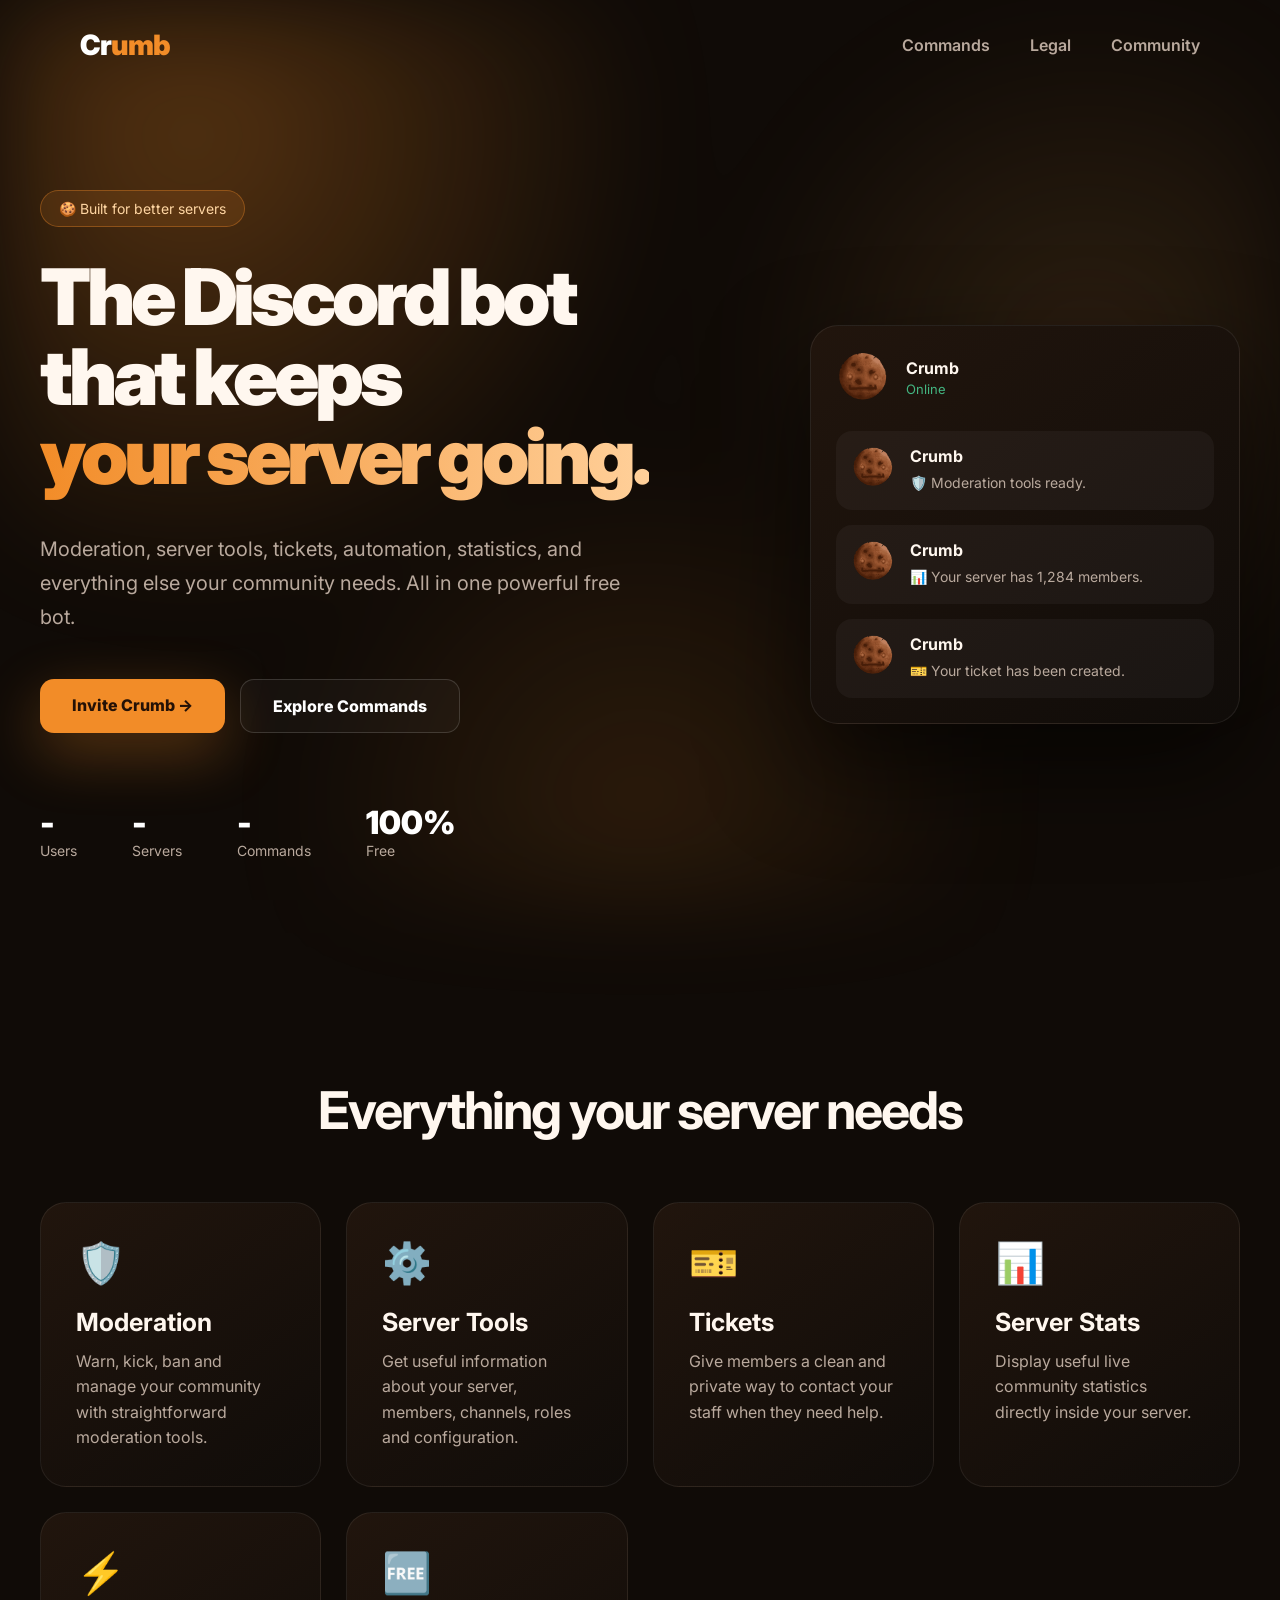
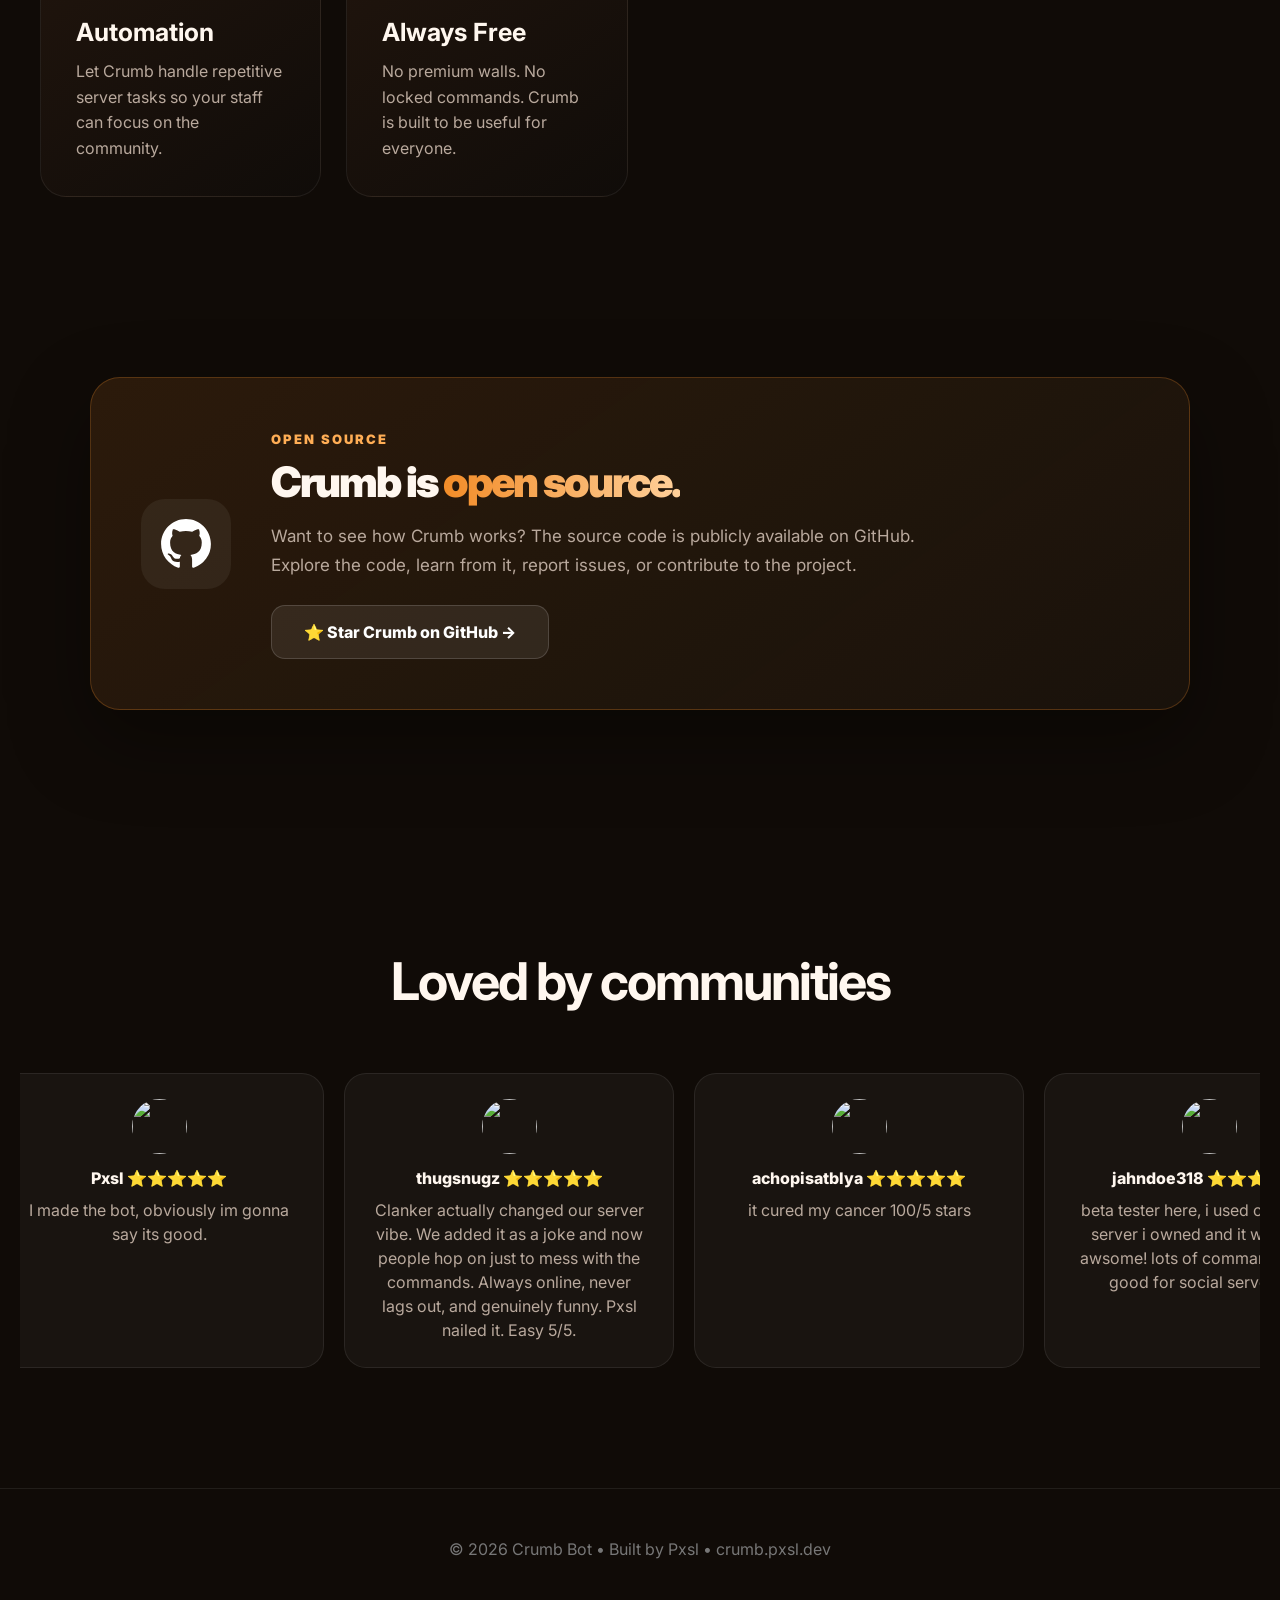
==== commit 22e903a8: "yo yo yo" ====
--- a/index.html
+++ b/index.html
@@ -394,7 +394,7 @@
 <footer>
 
     <p>
-        © 2026 Crumb Bot • Built by Pxsl
+        © 2026 Crumb Bot • Built by Pxsl • crumb.pxsl.dev
     </p>
 
 </footer>
--- a/static/styles.css
+++ b/static/styles.css
@@ -219,7 +219,7 @@
     background-clip: text;
 
     color: transparent;
-    
+
     padding-bottom: 6px;
 
 }
@@ -912,4 +912,430 @@
 
     }
 
+}
+
+/* ========================================
+   CRUMB COMMANDS PAGE
+   ======================================== */
+
+.commands-page {
+    max-width: 1200px;
+    margin: 0 auto;
+    padding: 80px 25px 100px;
+}
+
+
+/* Commands hero */
+
+.commands-hero {
+    text-align: center;
+    margin-bottom: 55px;
+}
+
+
+.commands-hero .legal-badge {
+    display: inline-block;
+
+    padding: 8px 14px;
+    margin-bottom: 20px;
+
+    border: 1px solid rgba(255, 145, 0, 0.25);
+    border-radius: 999px;
+
+    background: rgba(255, 145, 0, 0.08);
+
+    color: #ff9d2e;
+
+    font-size: 13px;
+    font-weight: 600;
+}
+
+
+.commands-hero h1 {
+    margin: 0;
+
+    font-size: clamp(42px, 7vw, 72px);
+    font-weight: 900;
+
+    letter-spacing: -2px;
+
+    color: #ffffff;
+}
+
+
+.commands-hero h1 span {
+    color: #ff9d2e;
+}
+
+
+.commands-hero > p {
+    max-width: 650px;
+
+    margin: 20px auto 0;
+
+    color: #aaaabd;
+
+    font-size: 17px;
+    line-height: 1.7;
+}
+
+
+/* Command statistics */
+
+.command-stats {
+    display: flex;
+    justify-content: center;
+    gap: 15px;
+
+    margin-top: 35px;
+}
+
+
+.command-stats > div {
+    min-width: 130px;
+
+    padding: 18px 25px;
+
+    background: rgba(255, 255, 255, 0.035);
+
+    border: 1px solid rgba(255, 255, 255, 0.08);
+
+    border-radius: 16px;
+
+    color: #aaaabd;
+
+    font-size: 13px;
+
+    backdrop-filter: blur(10px);
+    -webkit-backdrop-filter: blur(10px);
+}
+
+
+.command-stats strong {
+    display: block;
+
+    margin-bottom: 4px;
+
+    color: #ff9d2e;
+
+    font-size: 25px;
+    font-weight: 800;
+}
+
+
+/* Search */
+
+.command-search {
+    margin-bottom: 35px;
+}
+
+
+.search-box {
+    display: flex;
+    align-items: center;
+    gap: 12px;
+
+    max-width: 700px;
+
+    margin: 0 auto;
+
+    padding: 15px 18px;
+
+    background: rgba(255, 255, 255, 0.045);
+
+    border: 1px solid rgba(255, 255, 255, 0.09);
+
+    border-radius: 14px;
+
+    transition:
+        border-color 0.2s ease,
+        background 0.2s ease,
+        box-shadow 0.2s ease;
+}
+
+
+.search-box:focus-within {
+    background: rgba(255, 255, 255, 0.06);
+
+    border-color: rgba(255, 157, 46, 0.5);
+
+    box-shadow:
+        0 0 0 3px rgba(255, 157, 46, 0.08);
+}
+
+
+.search-box span {
+    flex-shrink: 0;
+
+    font-size: 18px;
+
+    opacity: 0.7;
+}
+
+
+.search-box input {
+    width: 100%;
+
+    padding: 0;
+
+    border: none;
+    outline: none;
+
+    background: transparent;
+
+    color: #ffffff;
+
+    font-family: inherit;
+
+    font-size: 15px;
+}
+
+
+.search-box input::placeholder {
+    color: #77778c;
+}
+
+
+#count {
+    margin: 14px 0 0;
+
+    text-align: center;
+
+    color: #77778c;
+
+    font-size: 13px;
+}
+
+
+/* Commands grid */
+
+.commands-grid {
+    display: grid;
+
+    grid-template-columns:
+        repeat(auto-fill, minmax(280px, 1fr));
+
+    gap: 15px;
+}
+
+
+/* Individual command card */
+
+.command-card {
+    position: relative;
+
+    padding: 20px;
+
+    background: rgba(255, 255, 255, 0.035);
+
+    border: 1px solid rgba(255, 255, 255, 0.07);
+
+    border-radius: 16px;
+
+    transition:
+        transform 0.2s ease,
+        border-color 0.2s ease,
+        background 0.2s ease,
+        box-shadow 0.2s ease;
+}
+
+
+.command-card:hover {
+    transform: translateY(-3px);
+
+    background: rgba(255, 255, 255, 0.055);
+
+    border-color: rgba(255, 157, 46, 0.3);
+
+    box-shadow:
+        0 12px 35px rgba(0, 0, 0, 0.2);
+}
+
+
+.command-card h3 {
+    margin: 0 0 8px;
+
+    color: #ffffff;
+
+    font-size: 16px;
+    font-weight: 700;
+}
+
+
+.command-card h3 code {
+    padding: 4px 8px;
+
+    border-radius: 7px;
+
+    background: rgba(255, 157, 46, 0.1);
+
+    color: #ff9d2e;
+
+    font-family: monospace;
+    font-size: 14px;
+}
+
+
+.command-card p {
+    margin: 0;
+
+    color: #9999ac;
+
+    font-size: 13px;
+
+    line-height: 1.6;
+}
+
+
+/* Command category */
+
+.command-category {
+    display: inline-block;
+
+    margin-top: 15px;
+
+    padding: 4px 9px;
+
+    border-radius: 6px;
+
+    background: rgba(255, 255, 255, 0.06);
+
+    color: #88889c;
+
+    font-size: 11px;
+    font-weight: 600;
+
+    text-transform: uppercase;
+
+    letter-spacing: 0.5px;
+}
+
+
+/* Empty search result */
+
+.commands-empty {
+    grid-column: 1 / -1;
+
+    padding: 70px 20px;
+
+    text-align: center;
+
+    color: #77778c;
+}
+
+
+.commands-empty strong {
+    display: block;
+
+    margin-bottom: 8px;
+
+    color: #ffffff;
+
+    font-size: 20px;
+}
+
+
+/* Loading state */
+
+.commands-loading {
+    grid-column: 1 / -1;
+
+    padding: 70px 20px;
+
+    text-align: center;
+
+    color: #77778c;
+
+    font-size: 14px;
+}
+
+
+/* No JavaScript */
+
+.commands-page noscript {
+    display: block;
+
+    max-width: 600px;
+
+    margin: 0 auto 30px;
+
+    padding: 15px 20px;
+
+    border: 1px solid rgba(255, 80, 80, 0.2);
+
+    border-radius: 12px;
+
+    background: rgba(255, 80, 80, 0.06);
+
+    color: #ff9999;
+
+    text-align: center;
+}
+
+
+/* Mobile */
+
+@media (max-width: 700px) {
+
+    .commands-page {
+        padding: 55px 16px 80px;
+    }
+
+
+    .commands-hero {
+        margin-bottom: 40px;
+    }
+
+
+    .commands-hero h1 {
+        font-size: 42px;
+
+        letter-spacing: -1.5px;
+    }
+
+
+    .commands-hero > p {
+        font-size: 15px;
+    }
+
+
+    .command-stats {
+        gap: 8px;
+    }
+
+
+    .command-stats > div {
+        min-width: 0;
+
+        flex: 1;
+
+        padding: 15px 10px;
+    }
+
+
+    .command-stats strong {
+        font-size: 21px;
+    }
+
+
+    .commands-grid {
+        grid-template-columns: 1fr;
+    }
+
+}
+
+
+@media (max-width: 420px) {
+
+    .command-stats {
+        display: grid;
+
+        grid-template-columns: 1fr 1fr;
+    }
+
+
+    .command-stats > div:last-child {
+        grid-column: 1 / -1;
+    }
+
 }
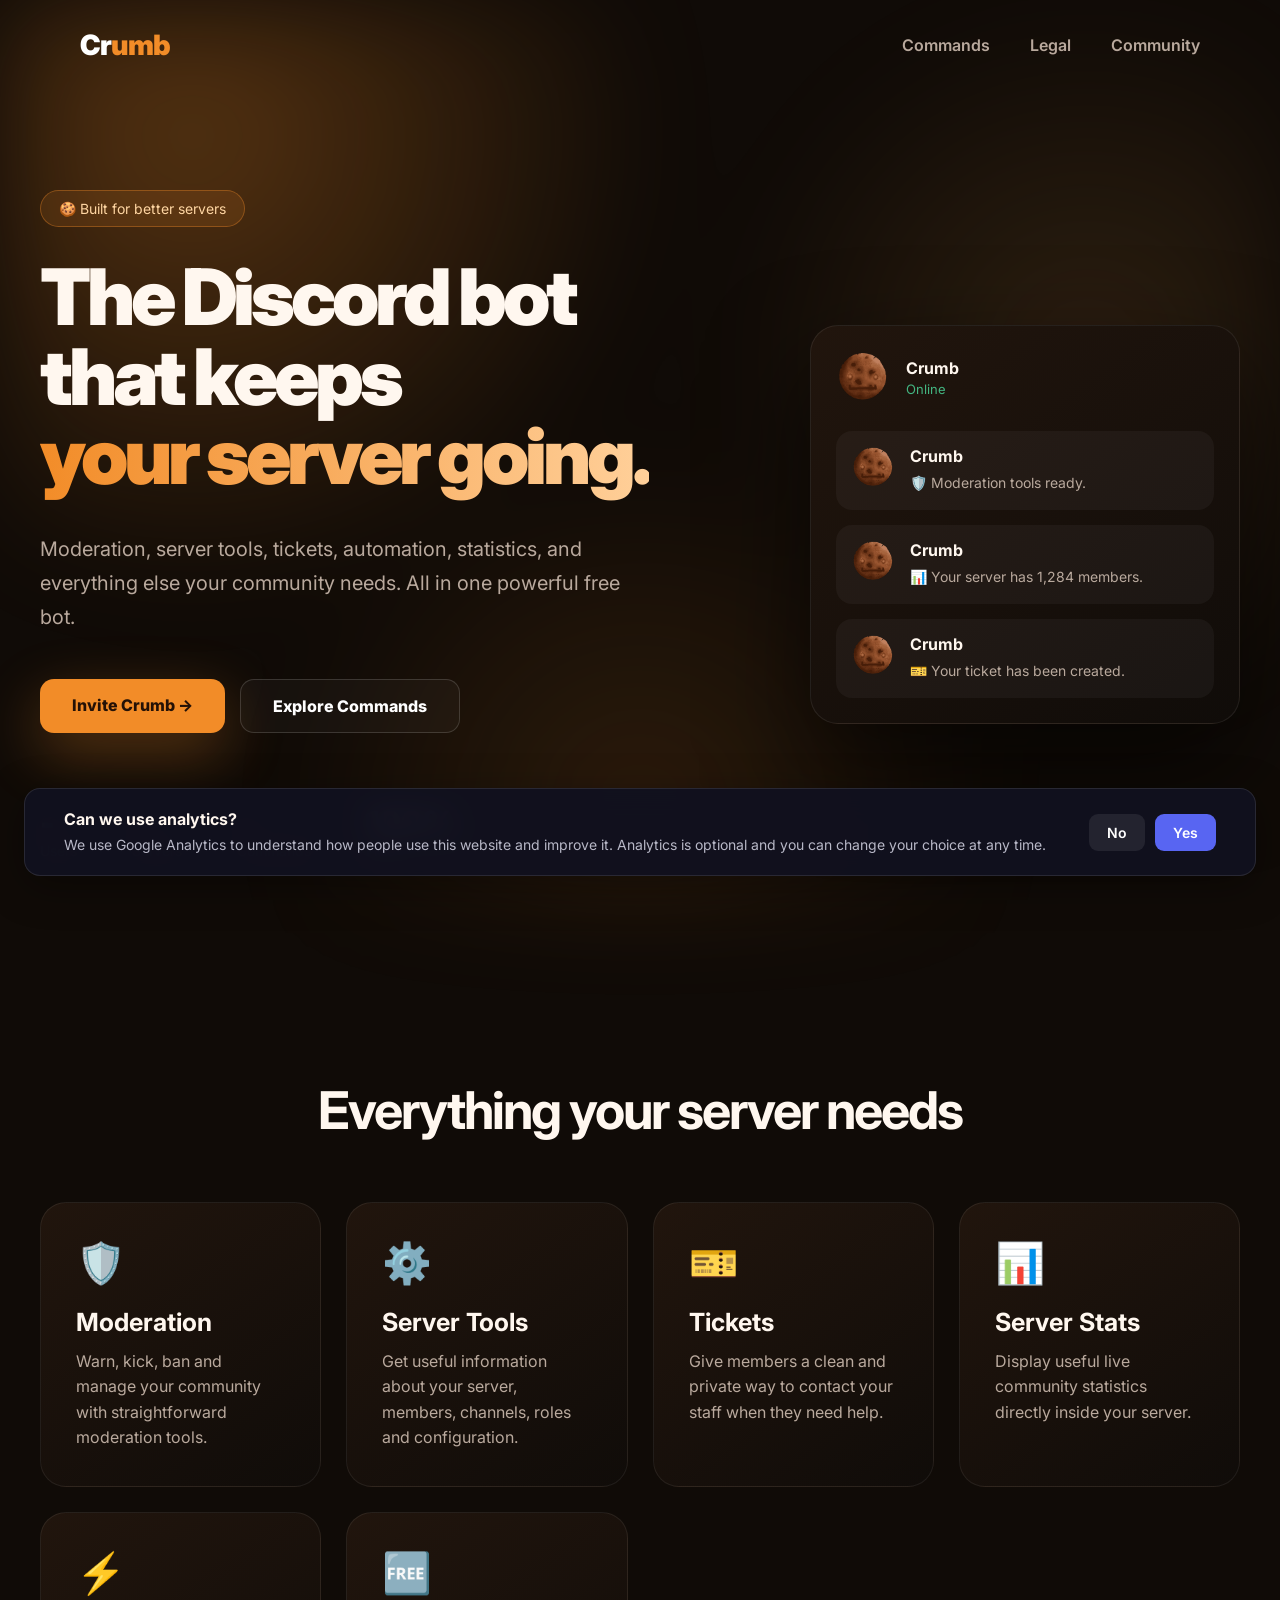
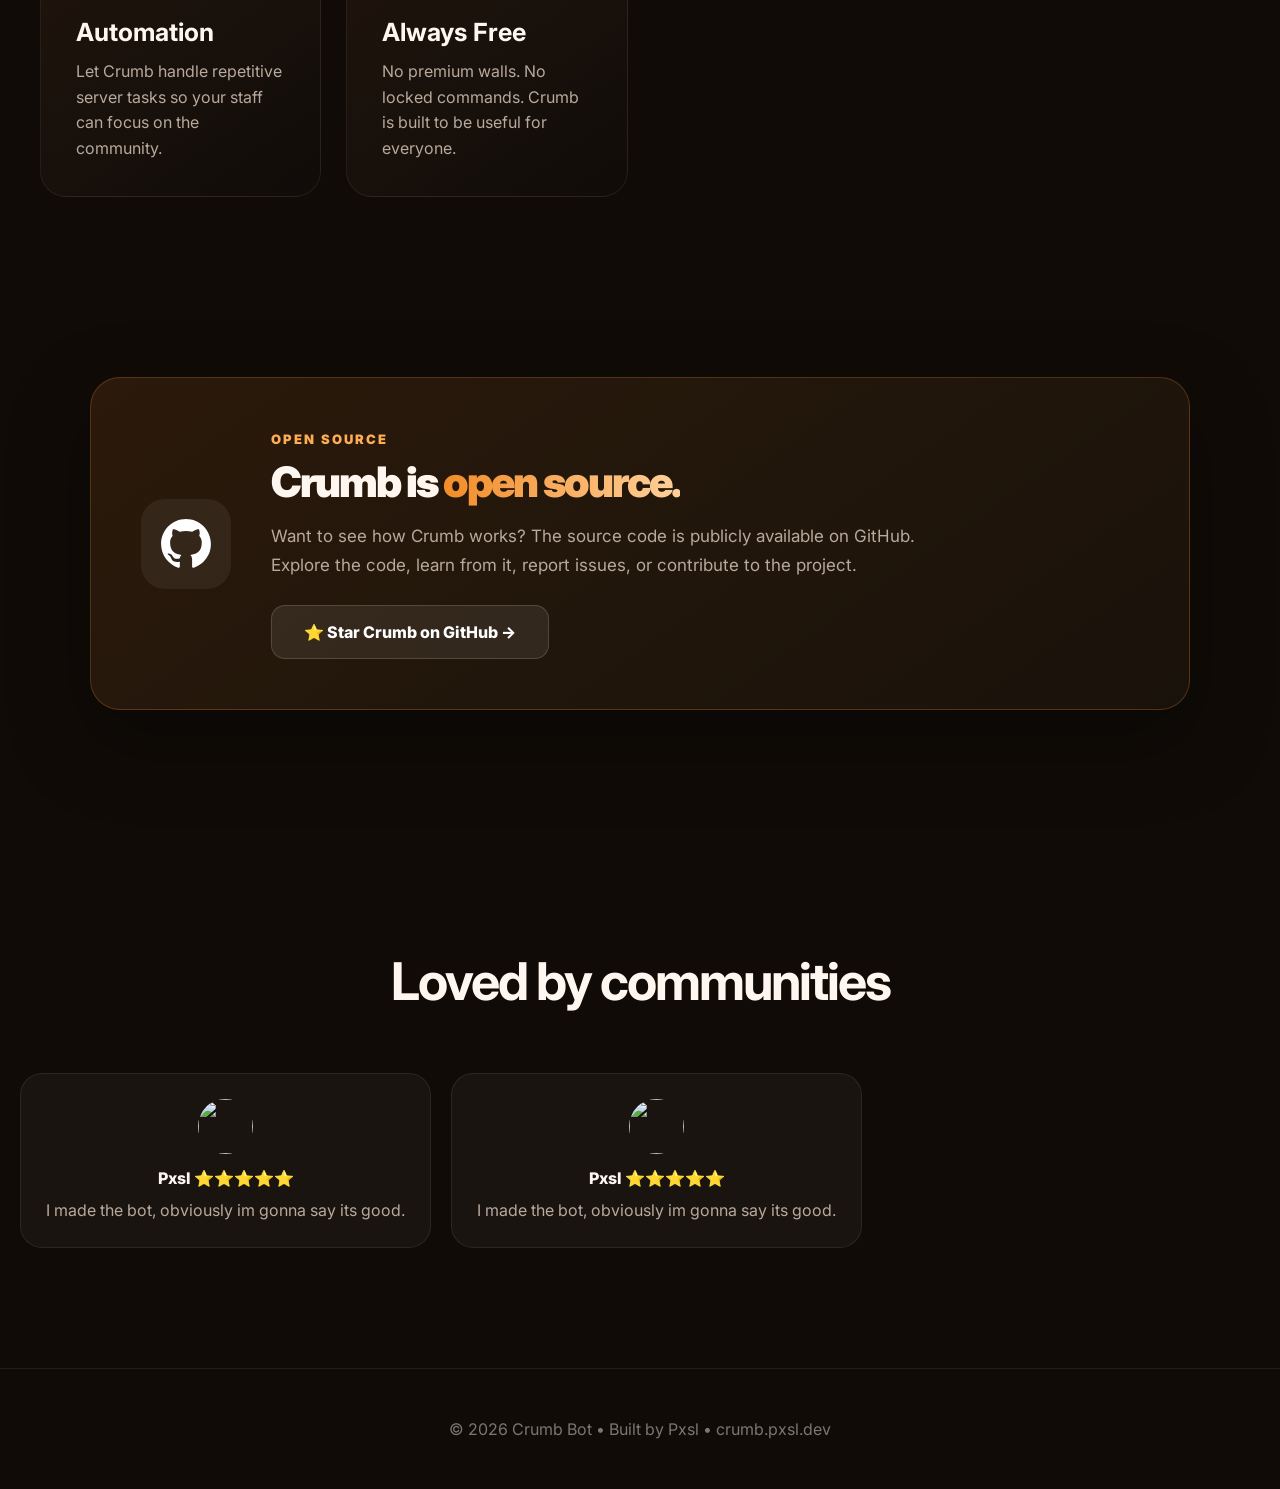
==== commit ddf6b3de: "added google analytics" ====
--- a/index.html
+++ b/index.html
@@ -65,6 +65,10 @@
     }
     </script>
 
+    
+    <link rel="stylesheet" href="/static/analytics.css">
+    <script src="/static/analytics.js" defer></script>
+
 </head>
 
 <body>
--- a/static/styles.css
+++ b/static/styles.css
@@ -1338,4 +1338,104 @@
         grid-column: 1 / -1;
     }
 
+}
+
+#analytics-consent-banner {
+    position: fixed;
+    left: 24px;
+    right: 24px;
+    bottom: 24px;
+    z-index: 99999;
+
+    background: rgba(17, 17, 31, 0.96);
+    border: 1px solid rgba(255, 255, 255, 0.1);
+    border-radius: 16px;
+
+    box-shadow: 0 10px 40px rgba(0, 0, 0, 0.35);
+    backdrop-filter: blur(16px);
+}
+
+.analytics-consent-content {
+    display: flex;
+    align-items: center;
+    justify-content: space-between;
+    gap: 24px;
+
+    max-width: 1200px;
+    margin: 0 auto;
+    padding: 20px 24px;
+}
+
+.analytics-consent-text {
+    flex: 1;
+}
+
+.analytics-consent-text strong {
+    display: block;
+    font-size: 16px;
+    margin-bottom: 5px;
+}
+
+.analytics-consent-text p {
+    margin: 0;
+    color: #b8b8c7;
+    font-size: 14px;
+    line-height: 1.5;
+}
+
+.analytics-consent-buttons {
+    display: flex;
+    gap: 10px;
+    flex-shrink: 0;
+}
+
+.analytics-consent-buttons button {
+    border: none;
+    border-radius: 9px;
+    padding: 10px 18px;
+    font-size: 14px;
+    font-weight: 600;
+    cursor: pointer;
+    transition: 0.2s ease;
+}
+
+#analytics-no {
+    background: rgba(255, 255, 255, 0.08);
+    color: #ffffff;
+}
+
+#analytics-no:hover {
+    background: rgba(255, 255, 255, 0.14);
+}
+
+#analytics-yes {
+    background: #5865f2;
+    color: #ffffff;
+}
+
+#analytics-yes:hover {
+    background: #7289ff;
+}
+
+@media (max-width: 700px) {
+    #analytics-consent-banner {
+        left: 12px;
+        right: 12px;
+        bottom: 12px;
+    }
+
+    .analytics-consent-content {
+        flex-direction: column;
+        align-items: stretch;
+        gap: 16px;
+        padding: 18px;
+    }
+
+    .analytics-consent-buttons {
+        width: 100%;
+    }
+
+    .analytics-consent-buttons button {
+        flex: 1;
+    }
 }
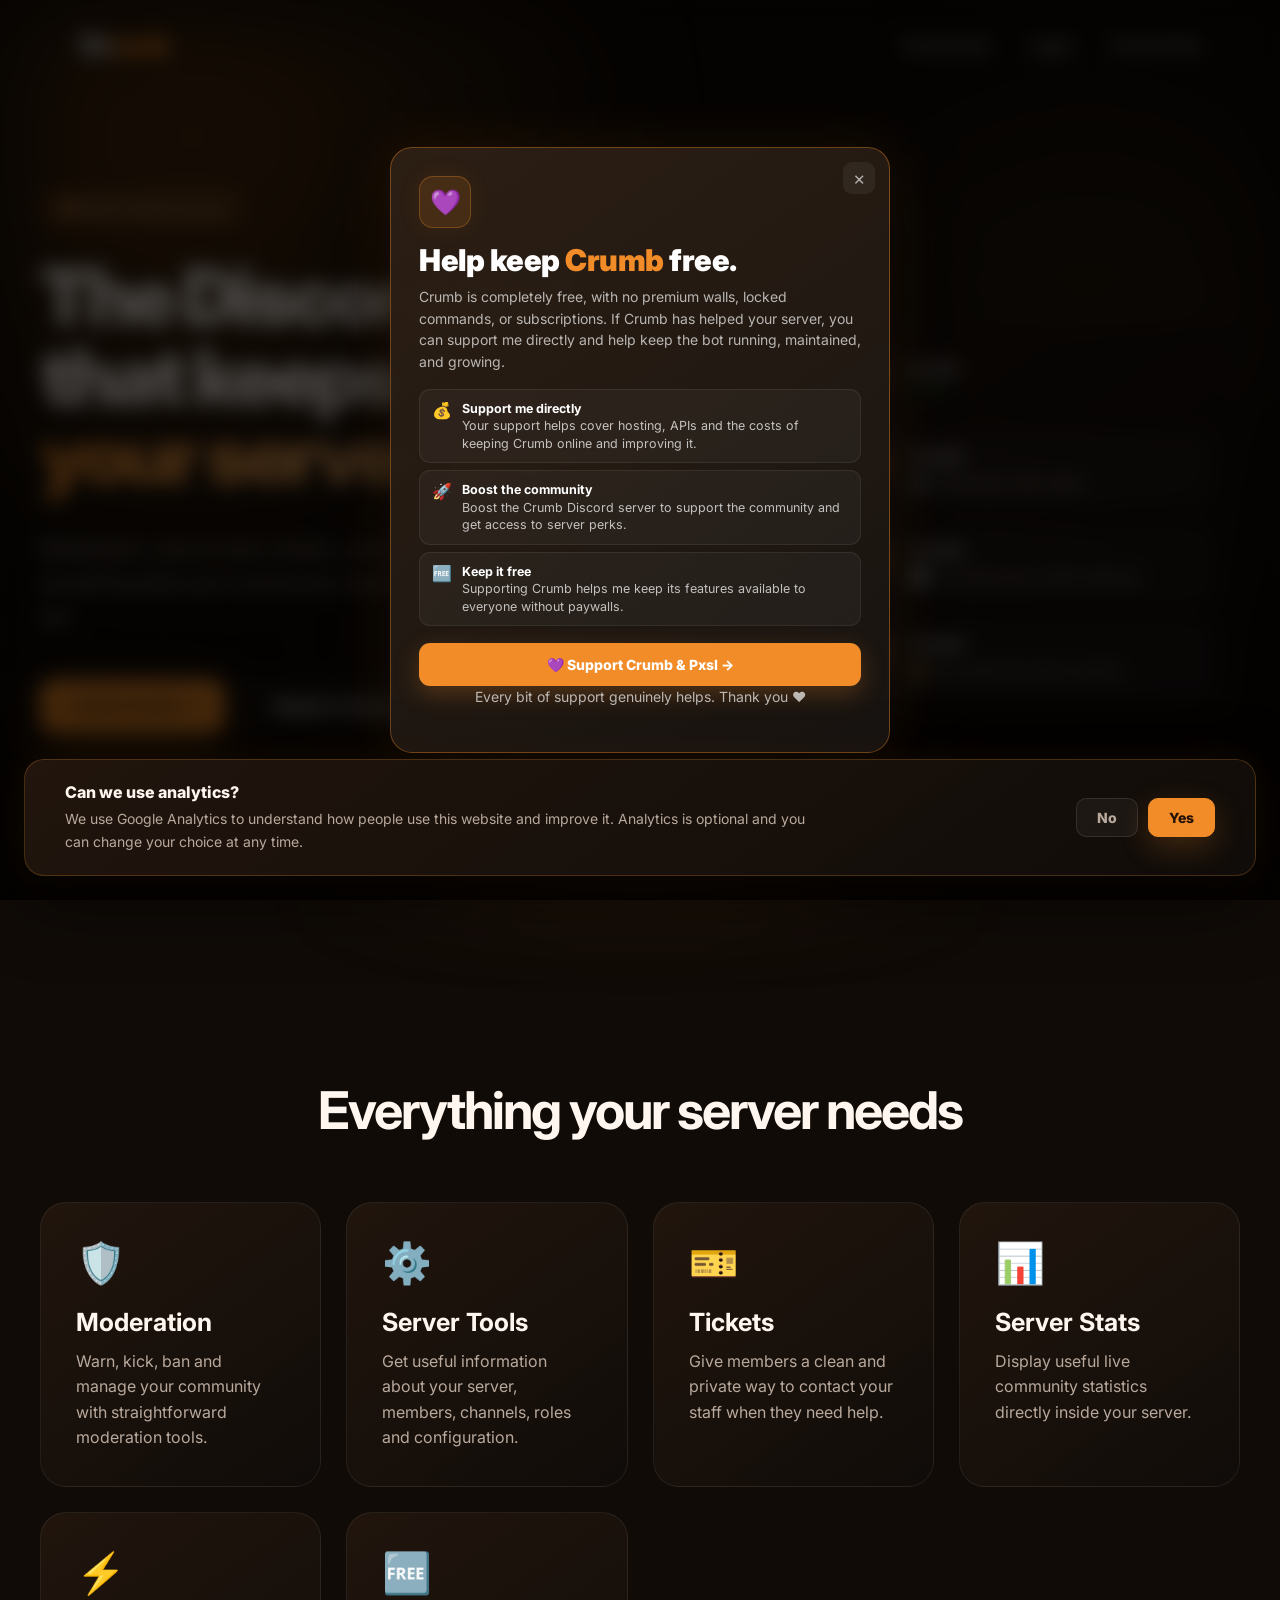
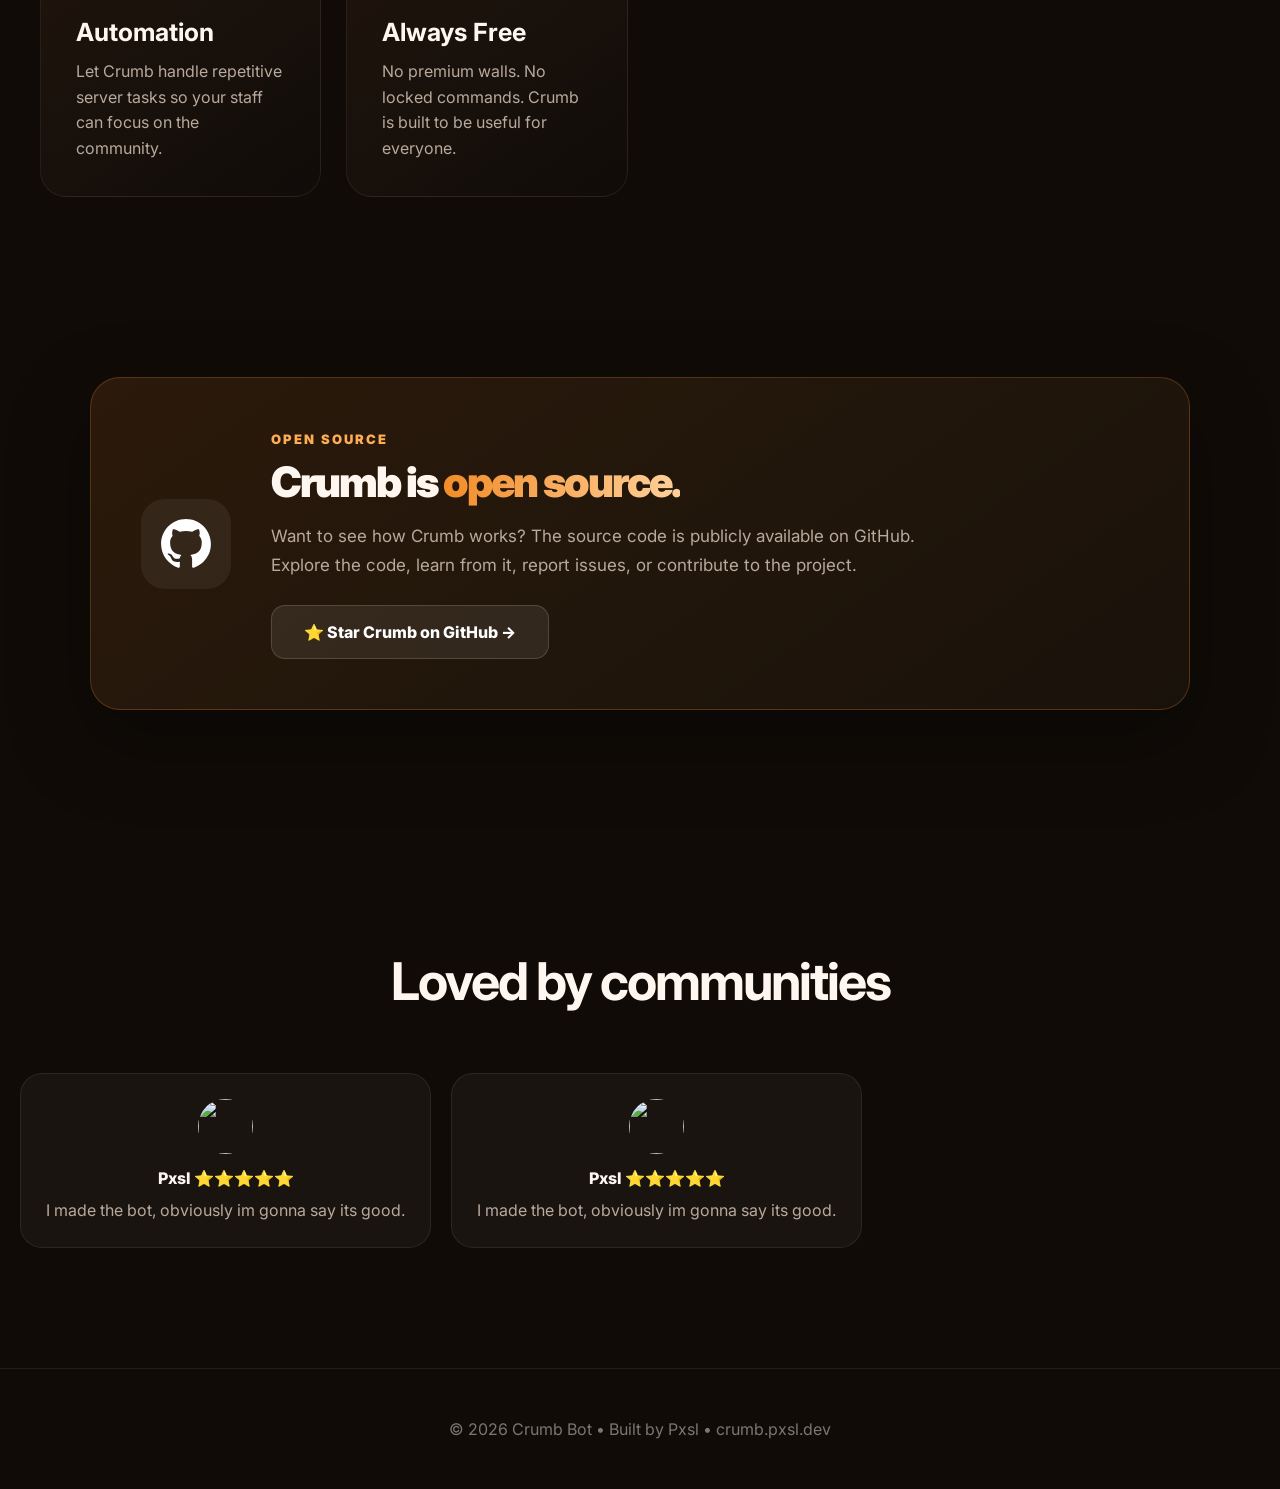
==== commit cc5ca63e: "added donation plz thing idk" ====
--- a/index.html
+++ b/index.html
@@ -1,5 +1,6 @@
 <!DOCTYPE html>
 <html lang="en">
+
 <head>
     <meta charset="UTF-8">
     <meta name="viewport" content="width=device-width, initial-scale=1.0">
@@ -25,6 +26,7 @@
     >
 
     <link rel="stylesheet" href="/static/styles.css">
+
 
     <!-- Open Graph -->
 
@@ -34,6 +36,7 @@
     <meta property="og:url" content="https://crumb.pxsl.dev/">
     <meta property="og:image" content="https://crumb.pxsl.dev/static/preview.png">
 
+
     <!-- Twitter -->
 
     <meta name="twitter:card" content="summary_large_image">
@@ -42,6 +45,7 @@
     <meta name="twitter:image" content="https://crumb.pxsl.dev/static/preview.png">
 
     <meta name="theme-color" content="#f28c28">
+
 
     <!-- Schema -->
 
@@ -65,15 +69,275 @@
     }
     </script>
 
-    
+
     <link rel="stylesheet" href="/static/analytics.css">
     <script src="/static/analytics.js" defer></script>
 
+
+    <!-- Support Popup -->
+
+    <style>
+        .support-overlay {
+            position: fixed;
+            inset: 0;
+            z-index: 99998;
+            display: flex;
+            align-items: center;
+            justify-content: center;
+            padding: 20px;
+            background: rgba(0, 0, 0, 0.72);
+            backdrop-filter: blur(10px);
+            -webkit-backdrop-filter: blur(10px);
+            opacity: 0;
+            visibility: hidden;
+            transition: opacity 0.3s ease, visibility 0.3s ease;
+        }
+
+        .support-overlay.show {
+            opacity: 1;
+            visibility: visible;
+        }
+
+        .support-modal {
+            position: relative;
+            width: min(500px, 100%);
+            padding: 28px;
+            background: linear-gradient(
+                145deg,
+                rgba(45, 31, 20, 0.98),
+                rgba(24, 20, 17, 0.98)
+            );
+            border: 1px solid rgba(242, 140, 40, 0.4);
+            border-radius: 22px;
+            box-shadow:
+                0 30px 100px rgba(0, 0, 0, 0.65),
+                0 0 60px rgba(242, 140, 40, 0.12);
+            transform: translateY(20px) scale(0.97);
+            transition: transform 0.4s cubic-bezier(.16, 1, .3, 1);
+        }
+
+        .support-overlay.show .support-modal {
+            transform: translateY(0) scale(1);
+        }
+
+        .support-close {
+            position: absolute;
+            top: 14px;
+            right: 14px;
+            width: 32px;
+            height: 32px;
+            border: 0;
+            border-radius: 9px;
+            background: rgba(255, 255, 255, 0.06);
+            color: rgba(255, 255, 255, 0.6);
+            font-size: 19px;
+            line-height: 1;
+            cursor: pointer;
+            transition: background 0.2s ease, color 0.2s ease;
+        }
+
+        .support-close:hover {
+            background: rgba(255, 255, 255, 0.12);
+            color: #fff;
+        }
+
+        .support-icon {
+            width: 52px;
+            height: 52px;
+            display: flex;
+            align-items: center;
+            justify-content: center;
+            margin-bottom: 14px;
+            background: rgba(242, 140, 40, 0.14);
+            border: 1px solid rgba(242, 140, 40, 0.3);
+            border-radius: 14px;
+            font-size: 25px;
+            box-shadow: 0 0 25px rgba(242, 140, 40, 0.08);
+        }
+
+        .support-modal h2 {
+            margin: 0 40px 8px 0;
+            color: #fff;
+            font-size: clamp(24px, 5vw, 30px);
+            font-weight: 900;
+            letter-spacing: -0.5px;
+        }
+
+        .support-modal h2 span {
+            color: #f28c28;
+        }
+
+        .support-modal > p {
+            margin: 0 0 16px;
+            color: rgba(255, 255, 255, 0.68);
+            font-size: 14px;
+            line-height: 1.55;
+        }
+
+        .support-reasons {
+            display: grid;
+            gap: 7px;
+            margin-bottom: 17px;
+        }
+
+        .support-reason {
+            display: flex;
+            align-items: flex-start;
+            gap: 10px;
+            padding: 10px 12px;
+            background: rgba(255, 255, 255, 0.04);
+            border: 1px solid rgba(255, 255, 255, 0.07);
+            border-radius: 11px;
+        }
+
+        .support-reason span {
+            font-size: 16px;
+        }
+
+        .support-reason p {
+            margin: 0;
+            color: rgba(255, 255, 255, 0.72);
+            font-size: 12.5px;
+            line-height: 1.4;
+        }
+
+        .support-reason strong {
+            color: #fff;
+        }
+
+        .support-button {
+            display: flex;
+            align-items: center;
+            justify-content: center;
+            width: 100%;
+            padding: 13px 18px;
+            border-radius: 11px;
+            background: #f28c28;
+            color: #fff;
+            font-size: 14px;
+            font-weight: 800;
+            text-decoration: none;
+            box-shadow: 0 8px 25px rgba(242, 140, 40, 0.25);
+            transition:
+                transform 0.2s ease,
+                background 0.2s ease,
+                box-shadow 0.2s ease;
+        }
+
+        .support-button:hover {
+            transform: translateY(-2px);
+            background: #ff9d3f;
+            box-shadow: 0 12px 30px rgba(242, 140, 40, 0.35);
+        }
+
+        .support-secondary {
+            margin: 9px 0 0;
+            color: rgba(255, 255, 255, 0.4);
+            font-size: 10px;
+            line-height: 1.4;
+            text-align: center;
+        }
+
+        @media (max-width: 600px) {
+            .support-modal {
+                padding: 24px 20px;
+                border-radius: 19px;
+            }
+
+            .support-modal h2 {
+                font-size: 24px;
+            }
+        }
+    </style>
+
 </head>
 
+
 <body>
 
 <div class="background"></div>
+
+
+<!-- Support Popup -->
+
+<div id="supportOverlay" class="support-overlay">
+
+    <div class="support-modal">
+
+        <button
+            id="supportClose"
+            class="support-close"
+            type="button"
+            aria-label="Close"
+        >
+            ×
+        </button>
+
+        <div class="support-icon">
+            💜
+        </div>
+
+        <h2>
+            Help keep <span>Crumb</span> free.
+        </h2>
+
+        <p>
+            Crumb is completely free, with no premium walls,
+            locked commands, or subscriptions. If Crumb has
+            helped your server, you can support me directly
+            and help keep the bot running, maintained, and growing.
+        </p>
+
+        <div class="support-reasons">
+
+            <div class="support-reason">
+                <span>💰</span>
+
+                <p>
+                    <strong>Support me directly</strong><br>
+                    Your support helps cover hosting, APIs and
+                    the costs of keeping Crumb online and improving it.
+                </p>
+            </div>
+
+            <div class="support-reason">
+                <span>🚀</span>
+
+                <p>
+                    <strong>Boost the community</strong><br>
+                    Boost the Crumb Discord server to support the
+                    community and get access to server perks.
+                </p>
+            </div>
+
+            <div class="support-reason">
+                <span>🆓</span>
+
+                <p>
+                    <strong>Keep it free</strong><br>
+                    Supporting Crumb helps me keep its features
+                    available to everyone without paywalls.
+                </p>
+            </div>
+
+        </div>
+
+        <a
+            class="support-button"
+            href="https://pxsl.dev/thanks/"
+            target="_blank"
+            rel="noopener noreferrer"
+        >
+            💜 Support Crumb &amp; Pxsl →
+        </a>
+
+        <p class="support-secondary">
+            Every bit of support genuinely helps. Thank you ❤️
+        </p>
+
+    </div>
+
+</div>
 
 
 <nav>
@@ -184,7 +448,6 @@
 
         </div>
 
-
         <div class="message">
 
             <img src="/assets/crumb.png">
@@ -196,7 +459,6 @@
 
         </div>
 
-
         <div class="message">
 
             <img src="/assets/crumb.png">
@@ -208,7 +470,6 @@
 
         </div>
 
-
         <div class="message">
 
             <img src="/assets/crumb.png">
@@ -230,7 +491,6 @@
     <h2>
         Everything your server needs
     </h2>
-
 
     <div class="grid">
 
@@ -382,7 +642,6 @@
         Loved by communities
     </h2>
 
-
     <div class="reviews-row-wrap">
 
         <div
@@ -404,6 +663,47 @@
 </footer>
 
 
+<script>
+    const supportOverlay =
+        document.getElementById("supportOverlay");
+
+    const supportClose =
+        document.getElementById("supportClose");
+
+
+    function showSupportPopup() {
+        supportOverlay.classList.add("show");
+    }
+
+
+    function hideSupportPopup() {
+        supportOverlay.classList.remove("show");
+    }
+
+
+    supportClose.addEventListener(
+        "click",
+        hideSupportPopup
+    );
+
+
+    supportOverlay.addEventListener(
+        "click",
+        (event) => {
+            if (event.target === supportOverlay) {
+                hideSupportPopup();
+            }
+        }
+    );
+
+
+    setTimeout(
+        showSupportPopup,
+        500
+    );
+</script>
+
+
 <script
     src="/static/script.js"
     defer
@@ -411,4 +711,5 @@
 
 
 </body>
+
 </html>
--- a/static/styles.css
+++ b/static/styles.css
@@ -1339,6 +1339,10 @@
     }
 
 }
+
+/* ========================================
+   ANALYTICS CONSENT
+   ======================================== */
 
 #analytics-consent-banner {
     position: fixed;
@@ -1347,23 +1351,40 @@
     bottom: 24px;
     z-index: 99999;
 
-    background: rgba(17, 17, 31, 0.96);
-    border: 1px solid rgba(255, 255, 255, 0.1);
-    border-radius: 16px;
-
-    box-shadow: 0 10px 40px rgba(0, 0, 0, 0.35);
+    background:
+        linear-gradient(
+            145deg,
+            #21150d,
+            #100c09
+        );
+
+    border:
+        1px solid rgba(255, 157, 46, 0.22);
+
+    border-radius: 20px;
+
+    box-shadow:
+        0 25px 70px rgba(0, 0, 0, 0.55),
+        0 0 40px rgba(242, 140, 40, 0.08);
+
     backdrop-filter: blur(16px);
+    -webkit-backdrop-filter: blur(16px);
+
+    animation:
+        analytics-banner-in 0.35s ease;
 }
 
 .analytics-consent-content {
+    max-width: 1200px;
+    margin: 0 auto;
+
     display: flex;
     align-items: center;
     justify-content: space-between;
-    gap: 24px;
-
-    max-width: 1200px;
-    margin: 0 auto;
-    padding: 20px 24px;
+
+    gap: 30px;
+
+    padding: 22px 25px;
 }
 
 .analytics-consent-text {
@@ -1372,63 +1393,139 @@
 
 .analytics-consent-text strong {
     display: block;
+
+    margin-bottom: 6px;
+
+    color: var(--text);
+
     font-size: 16px;
-    margin-bottom: 5px;
+    font-weight: 800;
 }
 
 .analytics-consent-text p {
     margin: 0;
-    color: #b8b8c7;
+
+    max-width: 750px;
+
+    color: var(--muted);
+
     font-size: 14px;
-    line-height: 1.5;
+    line-height: 1.6;
 }
 
 .analytics-consent-buttons {
     display: flex;
+    align-items: center;
+
     gap: 10px;
+
     flex-shrink: 0;
 }
 
 .analytics-consent-buttons button {
-    border: none;
-    border-radius: 9px;
-    padding: 10px 18px;
+    padding: 10px 20px;
+
+    border-radius: 10px;
+
+    font-family: inherit;
     font-size: 14px;
-    font-weight: 600;
+    font-weight: 800;
+
     cursor: pointer;
-    transition: 0.2s ease;
-}
+
+    transition:
+        transform 0.2s ease,
+        background 0.2s ease,
+        border-color 0.2s ease,
+        box-shadow 0.2s ease;
+}
+
+/* NO */
 
 #analytics-no {
-    background: rgba(255, 255, 255, 0.08);
-    color: #ffffff;
+    background:
+        rgba(255, 255, 255, 0.045);
+
+    border:
+        1px solid rgba(255, 255, 255, 0.10);
+
+    color: var(--muted);
 }
 
 #analytics-no:hover {
-    background: rgba(255, 255, 255, 0.14);
-}
+    transform: translateY(-2px);
+
+    background:
+        rgba(255, 255, 255, 0.08);
+
+    border-color:
+        rgba(255, 255, 255, 0.16);
+
+    color: var(--text);
+}
+
+/* YES */
 
 #analytics-yes {
-    background: #5865f2;
-    color: #ffffff;
+    background: var(--orange);
+
+    border:
+        1px solid var(--orange);
+
+    color: #241106;
+
+    box-shadow:
+        0 10px 30px rgba(242, 140, 40, 0.22);
 }
 
 #analytics-yes:hover {
-    background: #7289ff;
-}
+    transform: translateY(-2px);
+
+    background: var(--orange-light);
+
+    border-color: var(--orange-light);
+
+    box-shadow:
+        0 14px 35px rgba(242, 140, 40, 0.30);
+}
+
+/* ENTRY ANIMATION */
+
+@keyframes analytics-banner-in {
+    from {
+        opacity: 0;
+        transform: translateY(20px);
+    }
+
+    to {
+        opacity: 1;
+        transform: translateY(0);
+    }
+}
+
+/* MOBILE */
 
 @media (max-width: 700px) {
+
     #analytics-consent-banner {
         left: 12px;
         right: 12px;
         bottom: 12px;
+
+        border-radius: 18px;
     }
 
     .analytics-consent-content {
         flex-direction: column;
         align-items: stretch;
-        gap: 16px;
-        padding: 18px;
+
+        gap: 18px;
+
+        padding: 20px;
+    }
+
+    .analytics-consent-text p {
+        font-size: 13px;
     }
 
     .analytics-consent-buttons {
@@ -1437,5 +1534,7 @@
 
     .analytics-consent-buttons button {
         flex: 1;
+
+        padding: 11px 16px;
     }
 }
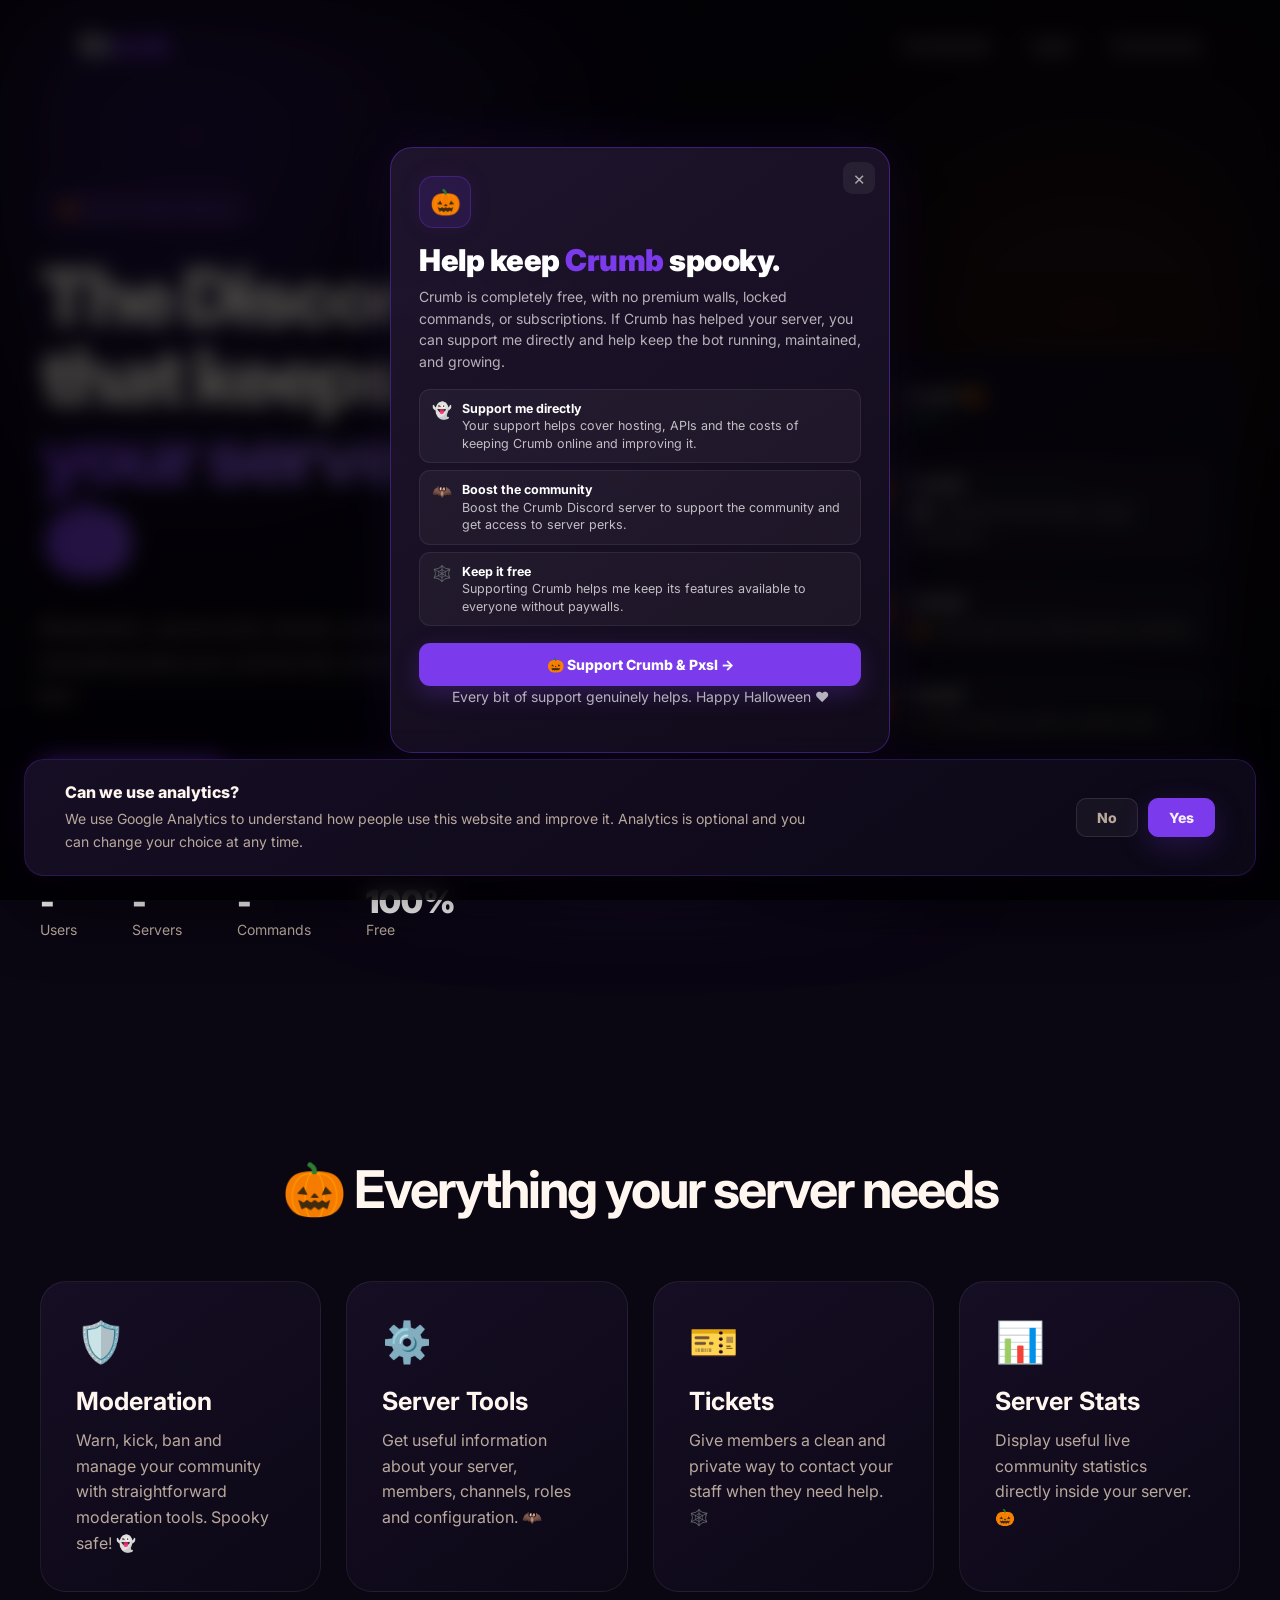
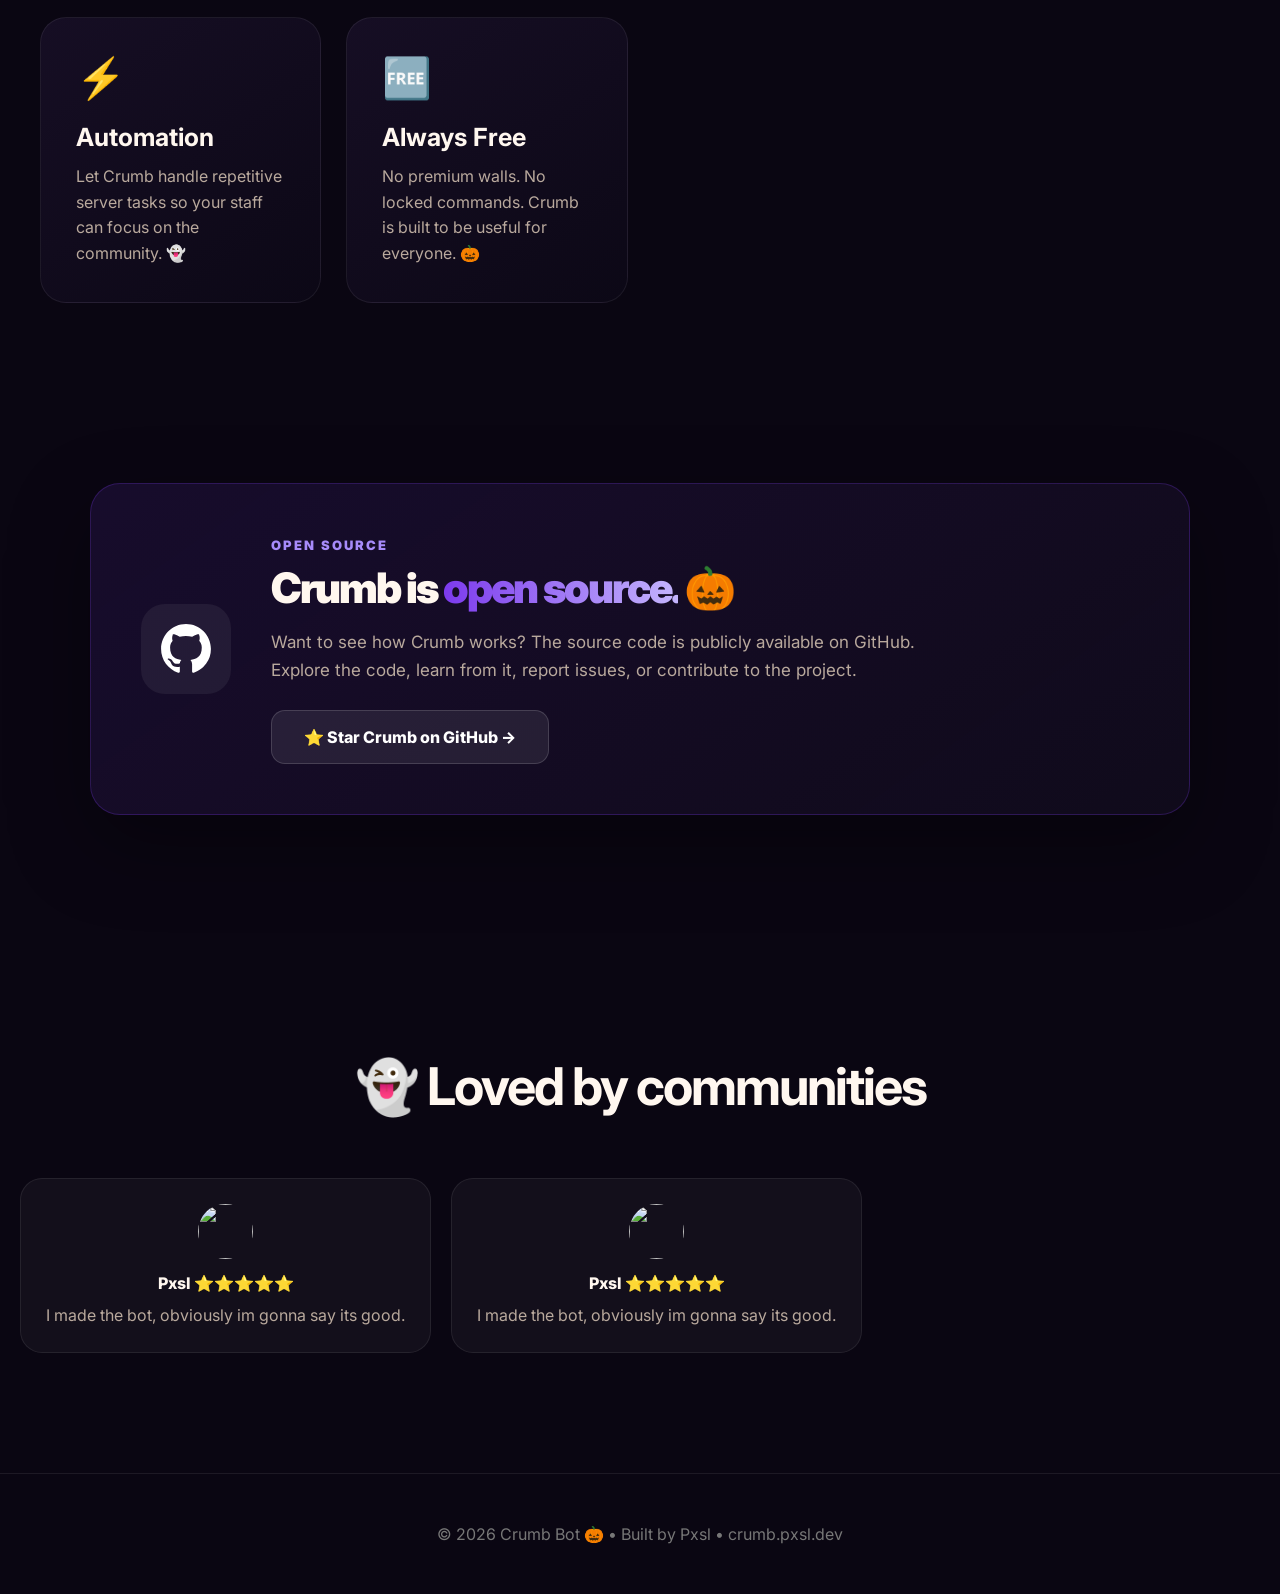
==== commit 66e229f2: "Add files via upload" ====
--- a/index.html
+++ b/index.html
@@ -2,20 +2,77 @@
 <html lang="en">
 
 <head>
+    <script id="discord:component-embed" type="application/json">
+        {
+            "component": {
+                "type": 17,
+                "accent_color": 15961128,
+                "components": [
+                    {
+                        "type": 9,
+                        "components": [
+                            {
+                                "type": 10,
+                                "content": "# **[Crumb 🎃](https://crumb.pxsl.dev/)**\nThe Discord bot that keeps your server going.\n\n🛡️ Moderation • ⚙️ Server Tools • 🎫 Tickets • 📊 Statistics"
+                            }
+                        ],
+                        "accessory": {
+                            "type": 11,
+                            "media": {
+                                "url": "https://crumb.pxsl.dev/assets/halloween-profile.png"
+                            }
+                        }
+                    },
+                    {
+                        "type": 14,
+                        "spacing": 1
+                    },
+                    {
+                        "type": 10,
+                        "content": "## **🎃 Spooky Season Special**\nNo premium walls. No locked commands. Just Crumb."
+                    },
+                    {
+                        "type": 1,
+                        "components": [
+                            {
+                                "type": 2,
+                                "style": 5,
+                                "url": "https://crumb.pxsl.dev/",
+                                "label": "Visit Website"
+                            },
+                            {
+                                "type": 2,
+                                "style": 5,
+                                "url": "https://pxsl.dev/discord/",
+                                "label": "Community"
+                            },
+                            {
+                                "type": 2,
+                                "style": 5,
+                                "url": "https://pxsl.dev/thanks/",
+                                "label": "Support Me"
+                            }
+                        ]
+                    }
+                ]
+            }
+        }
+    </script>
+    
     <meta charset="UTF-8">
     <meta name="viewport" content="width=device-width, initial-scale=1.0">
 
-    <title>Crumb ~ The #1 Utility Bot</title>
-
-    <meta name="description" content="Crumb is a powerful, free Discord utility bot with moderation, server management, tickets, automation and useful server tools.">
-    <meta name="keywords" content="discord bot, utility bot, moderation bot, server management bot, tickets, crumb">
+    <title>Crumb 🎃 — Halloween Special</title>
+
+    <meta name="description" content="Crumb is a powerful, free Discord utility bot with moderation, server management, tickets, automation and useful server tools. Happy Halloween! 🎃">
+    <meta name="keywords" content="discord bot, utility bot, moderation bot, server management bot, tickets, crumb, halloween">
     <meta name="robots" content="index, follow">
     <meta name="author" content="Pxsl">
 
     <link rel="canonical" href="https://crumb.pxsl.dev/">
 
-    <link rel="icon" href="/assets/crumb.png">
-    <link rel="apple-touch-icon" href="/assets/crumb.png">
+    <link rel="icon" href="assets/halloween-profile.png">
+    <link rel="apple-touch-icon" href="assets/halloween-profile.png">
 
     <link rel="preconnect" href="https://fonts.googleapis.com">
     <link rel="preconnect" href="https://fonts.gstatic.com" crossorigin>
@@ -25,26 +82,26 @@
         rel="stylesheet"
     >
 
-    <link rel="stylesheet" href="/static/styles.css">
+    <link rel="stylesheet" href="static/styles.css">
 
 
     <!-- Open Graph -->
 
     <meta property="og:type" content="website">
-    <meta property="og:title" content="Crumb - The Discord Utility Bot">
-    <meta property="og:description" content="A free Discord utility bot for moderation, server management, tickets and more.">
+    <meta property="og:title" content="Crumb - The Discord Utility Bot 🎃">
+    <meta property="og:description" content="A free Discord utility bot for moderation, server management, tickets and more. Happy Halloween!">
     <meta property="og:url" content="https://crumb.pxsl.dev/">
-    <meta property="og:image" content="https://crumb.pxsl.dev/static/preview.png">
+    <meta property="og:image" content="https://crumb.pxsl.dev/assets/halloween-banner.png">
 
 
     <!-- Twitter -->
 
     <meta name="twitter:card" content="summary_large_image">
-    <meta name="twitter:title" content="Crumb - The Discord Utility Bot">
-    <meta name="twitter:description" content="Free Discord utility bot with moderation, server tools, tickets and automation.">
-    <meta name="twitter:image" content="https://crumb.pxsl.dev/static/preview.png">
-
-    <meta name="theme-color" content="#f28c28">
+    <meta name="twitter:title" content="Crumb - The Discord Utility Bot 🎃">
+    <meta name="twitter:description" content="Free Discord utility bot with moderation, server tools, tickets and automation. Happy Halloween!">
+    <meta name="twitter:image" content="https://crumb.pxsl.dev/assets/halloween-banner.png">
+
+    <meta name="theme-color" content="#7c3aed">
 
 
     <!-- Schema -->
@@ -70,8 +127,8 @@
     </script>
 
 
-    <link rel="stylesheet" href="/static/analytics.css">
-    <script src="/static/analytics.js" defer></script>
+    <link rel="stylesheet" href="static/analytics.css">
+    <script src="static/analytics.js" defer></script>
 
 
     <!-- Support Popup -->
@@ -104,14 +161,14 @@
             padding: 28px;
             background: linear-gradient(
                 145deg,
-                rgba(45, 31, 20, 0.98),
-                rgba(24, 20, 17, 0.98)
+                rgba(31, 20, 45, 0.98),
+                rgba(18, 12, 28, 0.98)
             );
-            border: 1px solid rgba(242, 140, 40, 0.4);
+            border: 1px solid rgba(124, 58, 237, 0.4);
             border-radius: 22px;
             box-shadow:
                 0 30px 100px rgba(0, 0, 0, 0.65),
-                0 0 60px rgba(242, 140, 40, 0.12);
+                0 0 60px rgba(124, 58, 237, 0.12);
             transform: translateY(20px) scale(0.97);
             transition: transform 0.4s cubic-bezier(.16, 1, .3, 1);
         }
@@ -148,11 +205,11 @@
             align-items: center;
             justify-content: center;
             margin-bottom: 14px;
-            background: rgba(242, 140, 40, 0.14);
-            border: 1px solid rgba(242, 140, 40, 0.3);
+            background: rgba(124, 58, 237, 0.14);
+            border: 1px solid rgba(124, 58, 237, 0.3);
             border-radius: 14px;
             font-size: 25px;
-            box-shadow: 0 0 25px rgba(242, 140, 40, 0.08);
+            box-shadow: 0 0 25px rgba(124, 58, 237, 0.08);
         }
 
         .support-modal h2 {
@@ -164,7 +221,7 @@
         }
 
         .support-modal h2 span {
-            color: #f28c28;
+            color: #7c3aed;
         }
 
         .support-modal > p {
@@ -212,12 +269,12 @@
             width: 100%;
             padding: 13px 18px;
             border-radius: 11px;
-            background: #f28c28;
+            background: #7c3aed;
             color: #fff;
             font-size: 14px;
             font-weight: 800;
             text-decoration: none;
-            box-shadow: 0 8px 25px rgba(242, 140, 40, 0.25);
+            box-shadow: 0 8px 25px rgba(124, 58, 237, 0.25);
             transition:
                 transform 0.2s ease,
                 background 0.2s ease,
@@ -226,8 +283,8 @@
 
         .support-button:hover {
             transform: translateY(-2px);
-            background: #ff9d3f;
-            box-shadow: 0 12px 30px rgba(242, 140, 40, 0.35);
+            background: #8b5cf6;
+            box-shadow: 0 12px 30px rgba(124, 58, 237, 0.35);
         }
 
         .support-secondary {
@@ -274,11 +331,11 @@
         </button>
 
         <div class="support-icon">
-            💜
+            🎃
         </div>
 
         <h2>
-            Help keep <span>Crumb</span> free.
+            Help keep <span>Crumb</span> spooky.
         </h2>
 
         <p>
@@ -291,7 +348,7 @@
         <div class="support-reasons">
 
             <div class="support-reason">
-                <span>💰</span>
+                <span>👻</span>
 
                 <p>
                     <strong>Support me directly</strong><br>
@@ -301,7 +358,7 @@
             </div>
 
             <div class="support-reason">
-                <span>🚀</span>
+                <span>🦇</span>
 
                 <p>
                     <strong>Boost the community</strong><br>
@@ -311,7 +368,7 @@
             </div>
 
             <div class="support-reason">
-                <span>🆓</span>
+                <span>🕸️</span>
 
                 <p>
                     <strong>Keep it free</strong><br>
@@ -328,11 +385,11 @@
             target="_blank"
             rel="noopener noreferrer"
         >
-            💜 Support Crumb &amp; Pxsl →
+            🎃 Support Crumb &amp; Pxsl →
         </a>
 
         <p class="support-secondary">
-            Every bit of support genuinely helps. Thank you ❤️
+            Every bit of support genuinely helps. Happy Halloween ❤️
         </p>
 
     </div>
@@ -342,17 +399,17 @@
 
 <nav>
 
-    <a class="logo" href="/">
+    <a class="logo" href=".">
         Cr<span>umb</span>
     </a>
 
     <div class="nav-links">
 
-        <a href="/commands/">
+        <a href="commands/">
             Commands
         </a>
 
-        <a href="/legal/">
+        <a href="legal/">
             Legal
         </a>
 
@@ -374,13 +431,13 @@
     <div class="hero-left">
 
         <div class="badge">
-            🍪 Built for better servers
+            🎃 Spooky Season Special
         </div>
 
         <h1>
             The Discord bot that keeps
             <span>
-                your server going.
+                your server going. 🎃
             </span>
         </h1>
 
@@ -394,14 +451,14 @@
 
             <a
                 class="btn primary"
-                href="/invite/"
+                href="invite/"
             >
                 Invite Crumb →
             </a>
 
             <a
                 class="btn secondary"
-                href="/commands/"
+                href="commands/"
             >
                 Explore Commands
             </a>
@@ -435,53 +492,53 @@
     </div>
 
 
-    <div class="discord-preview">
-
-        <div class="discord-header">
-
-            <img src="/assets/crumb.png">
-
-            <div>
-                <b>Crumb</b>
-                <p>Online</p>
-            </div>
-
-        </div>
-
-        <div class="message">
-
-            <img src="/assets/crumb.png">
-
-            <div>
-                <b>Crumb</b>
-                <p>🛡️ Moderation tools ready.</p>
-            </div>
-
-        </div>
-
-        <div class="message">
-
-            <img src="/assets/crumb.png">
-
-            <div>
-                <b>Crumb</b>
-                <p>📊 Your server has 1,284 members.</p>
-            </div>
-
-        </div>
-
-        <div class="message">
-
-            <img src="/assets/crumb.png">
-
-            <div>
-                <b>Crumb</b>
-                <p>🎫 Your ticket has been created.</p>
-            </div>
-
-        </div>
-
-    </div>
+        <div class="discord-preview">
+
+            <div class="discord-header">
+
+                <img src="assets/halloween-profile.png">
+
+                <div>
+                    <b>Crumb 🎃</b>
+                    <p>Online</p>
+                </div>
+
+            </div>
+
+            <div class="message">
+
+                <img src="assets/halloween-profile.png">
+
+                <div>
+                    <b>Crumb</b>
+                    <p>👻 Moderation tools ready. Happy Halloween!</p>
+                </div>
+
+            </div>
+
+            <div class="message">
+
+                <img src="assets/halloween-profile.png">
+
+                <div>
+                    <b>Crumb</b>
+                    <p>🎃 Your server has 1,284 spooky members.</p>
+                </div>
+
+            </div>
+
+            <div class="message">
+
+                <img src="assets/halloween-profile.png">
+
+                <div>
+                    <b>Crumb</b>
+                    <p>🦇 Your ticket has been created. Boo!</p>
+                </div>
+
+            </div>
+
+        </div>
 
 </section>
 
@@ -489,7 +546,7 @@
 <section class="features">
 
     <h2>
-        Everything your server needs
+        🎃 Everything your server needs
     </h2>
 
     <div class="grid">
@@ -502,7 +559,7 @@
 
             <p>
                 Warn, kick, ban and manage your community
-                with straightforward moderation tools.
+                with straightforward moderation tools. Spooky safe! 👻
             </p>
 
         </div>
@@ -516,7 +573,7 @@
 
             <p>
                 Get useful information about your server,
-                members, channels, roles and configuration.
+                members, channels, roles and configuration. 🦇
             </p>
 
         </div>
@@ -530,7 +587,7 @@
 
             <p>
                 Give members a clean and private way to
-                contact your staff when they need help.
+                contact your staff when they need help. 🕸️
             </p>
 
         </div>
@@ -544,7 +601,7 @@
 
             <p>
                 Display useful live community statistics
-                directly inside your server.
+                directly inside your server. 🎃
             </p>
 
         </div>
@@ -558,7 +615,7 @@
 
             <p>
                 Let Crumb handle repetitive server tasks
-                so your staff can focus on the community.
+                so your staff can focus on the community. 👻
             </p>
 
         </div>
@@ -572,7 +629,7 @@
 
             <p>
                 No premium walls. No locked commands.
-                Crumb is built to be useful for everyone.
+                Crumb is built to be useful for everyone. 🎃
             </p>
 
         </div>
@@ -610,7 +667,7 @@
             </span>
 
             <h2>
-                Crumb is <span>open source.</span>
+                Crumb is <span>open source.</span> 🎃
             </h2>
 
             <p>
@@ -639,7 +696,7 @@
 <section class="reviews">
 
     <h2>
-        Loved by communities
+        👻 Loved by communities
     </h2>
 
     <div class="reviews-row-wrap">
@@ -657,7 +714,7 @@
 <footer>
 
     <p>
-        © 2026 Crumb Bot • Built by Pxsl • crumb.pxsl.dev
+        © 2026 Crumb Bot 🎃 • Built by Pxsl • crumb.pxsl.dev
     </p>
 
 </footer>
@@ -705,7 +762,7 @@
 
 
 <script
-    src="/static/script.js"
+    src="static/script.js"
     defer
 ></script>
 
--- a/static/styles.css
+++ b/static/styles.css
@@ -1,13 +1,18 @@
 :root {
 
-    --bg: #100b07;
-    --card: #1b120c;
-    --card-hover: #25170e;
+    --bg: #0a0612;
+    --card: #140e1e;
+    --card-hover: #1c1428;
 
     --orange: #f28c28;
     --orange-light: #ffad55;
     --cream: #ffd6a3;
 
+    --purple: #7c3aed;
+    --purple-light: #a78bfa;
+    --pumpkin: #f97316;
+    --blood: #dc2626;
+
     --text: #fff7ef;
     --muted: #b9a99d;
 
@@ -57,19 +62,19 @@
 
     radial-gradient(
         circle at 15% 15%,
-        rgba(242,140,40,0.30),
+        rgba(124,58,237,0.30),
         transparent 35%
     ),
 
     radial-gradient(
         circle at 85% 40%,
-        rgba(255,174,85,0.13),
+        rgba(249,115,22,0.15),
         transparent 30%
     ),
 
     radial-gradient(
         circle at 50% 90%,
-        rgba(242,140,40,0.13),
+        rgba(124,58,237,0.13),
         transparent 35%
     );
 
@@ -112,7 +117,7 @@
 
 .logo span {
 
-    color: var(--orange);
+    color: var(--purple);
 
 }
 
@@ -176,12 +181,12 @@
     border-radius: 999px;
 
     background:
-        rgba(242,140,40,.12);
+        rgba(124,58,237,.12);
 
     border:
-        1px solid rgba(242,140,40,.35);
-
-    color: var(--cream);
+        1px solid rgba(124,58,237,.35);
+
+    color: var(--purple-light);
 
     font-size: 14px;
 
@@ -210,8 +215,8 @@
     background:
         linear-gradient(
             90deg,
-            #f28c28,
-            #ffd09a
+            #7c3aed,
+            #c4b5fd
         );
 
     -webkit-background-clip: text;
@@ -268,12 +273,12 @@
 
 .primary {
 
-    background: var(--orange);
-
-    color: #241106;
+    background: var(--purple);
+
+    color: #f5f0ff;
 
     box-shadow:
-        0 20px 60px rgba(242,140,40,.32);
+        0 20px 60px rgba(124,58,237,.32);
 
 }
 
@@ -282,7 +287,7 @@
 
     transform: translateY(-4px);
 
-    background: var(--orange-light);
+    background: var(--purple-light);
 
 }
 
@@ -350,8 +355,8 @@
     background:
         linear-gradient(
             145deg,
-            #21150d,
-            #100c09
+            #160e24,
+            #0c0816
         );
 
     border:
@@ -492,8 +497,8 @@
     background:
         linear-gradient(
             145deg,
-            #21150d,
-            #100c09
+            #160e24,
+            #0c0816
         );
 
     border:
@@ -511,7 +516,7 @@
     background: var(--card-hover);
 
     border-color:
-        rgba(242,140,40,.5);
+        rgba(124,58,237,.5);
 
     box-shadow:
         0 20px 60px rgba(0,0,0,.4);
@@ -658,12 +663,12 @@
     background:
         linear-gradient(
             145deg,
-            rgba(242,140,40,.12),
-            rgba(255,196,130,.04)
+            rgba(124,58,237,.12),
+            rgba(167,139,250,.04)
         );
 
     border:
-        1px solid rgba(242,140,40,.25);
+        1px solid rgba(124,58,237,.25);
 
     box-shadow:
         0 30px 80px rgba(0,0,0,.35);
@@ -678,7 +683,7 @@
     transform: translateY(-6px);
 
     border-color:
-        rgba(242,140,40,.55);
+        rgba(124,58,237,.55);
 
     box-shadow:
         0 35px 90px rgba(0,0,0,.5);
@@ -732,7 +737,7 @@
 
     letter-spacing: 2px;
 
-    color: var(--orange-light);
+    color: var(--purple-light);
 
 }
 
@@ -755,8 +760,8 @@
     background:
         linear-gradient(
             90deg,
-            #f28c28,
-            #ffd09a
+            #7c3aed,
+            #c4b5fd
         );
 
     -webkit-background-clip: text;
@@ -939,12 +944,12 @@
     padding: 8px 14px;
     margin-bottom: 20px;
 
-    border: 1px solid rgba(255, 145, 0, 0.25);
+    border: 1px solid rgba(124, 58, 237, 0.25);
     border-radius: 999px;
 
-    background: rgba(255, 145, 0, 0.08);
-
-    color: #ff9d2e;
+    background: rgba(124, 58, 237, 0.08);
+
+    color: var(--purple-light);
 
     font-size: 13px;
     font-weight: 600;
@@ -964,7 +969,7 @@
 
 
 .commands-hero h1 span {
-    color: #ff9d2e;
+    color: var(--purple-light);
 }
 
 
@@ -1016,7 +1021,7 @@
 
     margin-bottom: 4px;
 
-    color: #ff9d2e;
+    color: var(--purple-light);
 
     font-size: 25px;
     font-weight: 800;
@@ -1057,10 +1062,10 @@
 .search-box:focus-within {
     background: rgba(255, 255, 255, 0.06);
 
-    border-color: rgba(255, 157, 46, 0.5);
+    border-color: rgba(124, 58, 237, 0.5);
 
     box-shadow:
-        0 0 0 3px rgba(255, 157, 46, 0.08);
+        0 0 0 3px rgba(124, 58, 237, 0.08);
 }
 
 
@@ -1145,7 +1150,7 @@
 
     background: rgba(255, 255, 255, 0.055);
 
-    border-color: rgba(255, 157, 46, 0.3);
+    border-color: rgba(124, 58, 237, 0.3);
 
     box-shadow:
         0 12px 35px rgba(0, 0, 0, 0.2);
@@ -1167,9 +1172,9 @@
 
     border-radius: 7px;
 
-    background: rgba(255, 157, 46, 0.1);
-
-    color: #ff9d2e;
+    background: rgba(124, 58, 237, 0.1);
+
+    color: var(--purple-light);
 
     font-family: monospace;
     font-size: 14px;
@@ -1354,18 +1359,18 @@
     background:
         linear-gradient(
             145deg,
-            #21150d,
-            #100c09
+            #160e24,
+            #0c0816
         );
 
     border:
-        1px solid rgba(255, 157, 46, 0.22);
+        1px solid rgba(124, 58, 237, 0.22);
 
     border-radius: 20px;
 
     box-shadow:
         0 25px 70px rgba(0, 0, 0, 0.55),
-        0 0 40px rgba(242, 140, 40, 0.08);
+        0 0 40px rgba(124, 58, 237, 0.08);
 
     backdrop-filter: blur(16px);
     -webkit-backdrop-filter: blur(16px);
@@ -1467,26 +1472,26 @@
 /* YES */
 
 #analytics-yes {
-    background: var(--orange);
+    background: var(--purple);
 
     border:
-        1px solid var(--orange);
-
-    color: #241106;
+        1px solid var(--purple);
+
+    color: #f5f0ff;
 
     box-shadow:
-        0 10px 30px rgba(242, 140, 40, 0.22);
+        0 10px 30px rgba(124, 58, 237, 0.22);
 }
 
 #analytics-yes:hover {
     transform: translateY(-2px);
 
-    background: var(--orange-light);
-
-    border-color: var(--orange-light);
+    background: var(--purple-light);
+
+    border-color: var(--purple-light);
 
     box-shadow:
-        0 14px 35px rgba(242, 140, 40, 0.30);
+        0 14px 35px rgba(124, 58, 237, 0.30);
 }
 
 /* ENTRY ANIMATION */
--- a/static/analytics.css
+++ b/static/analytics.css
@@ -0,0 +1 @@
+/* analytics consent styles — loaded via analytics.js */
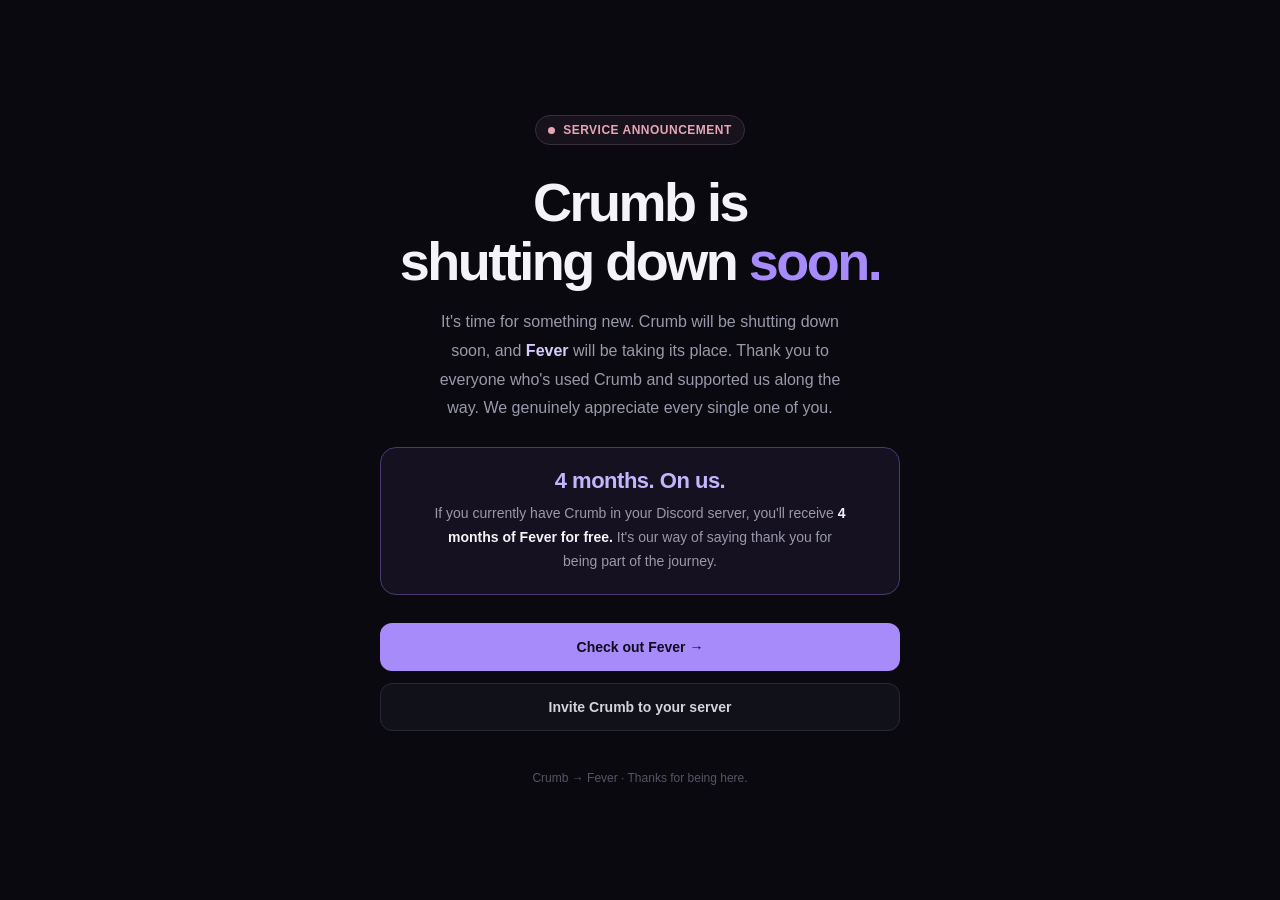
==== commit bd9e4779: "goodbye crumb." ====
--- a/index.html
+++ b/index.html
@@ -1,772 +1,194 @@
 <!DOCTYPE html>
 <html lang="en">
-
 <head>
-    <script id="discord:component-embed" type="application/json">
-        {
-            "component": {
-                "type": 17,
-                "accent_color": 15961128,
-                "components": [
-                    {
-                        "type": 9,
-                        "components": [
-                            {
-                                "type": 10,
-                                "content": "# **[Crumb 🎃](https://crumb.pxsl.dev/)**\nThe Discord bot that keeps your server going.\n\n🛡️ Moderation • ⚙️ Server Tools • 🎫 Tickets • 📊 Statistics"
-                            }
-                        ],
-                        "accessory": {
-                            "type": 11,
-                            "media": {
-                                "url": "https://crumb.pxsl.dev/assets/halloween-profile.png"
-                            }
-                        }
-                    },
-                    {
-                        "type": 14,
-                        "spacing": 1
-                    },
-                    {
-                        "type": 10,
-                        "content": "## **🎃 Spooky Season Special**\nNo premium walls. No locked commands. Just Crumb."
-                    },
-                    {
-                        "type": 1,
-                        "components": [
-                            {
-                                "type": 2,
-                                "style": 5,
-                                "url": "https://crumb.pxsl.dev/",
-                                "label": "Visit Website"
-                            },
-                            {
-                                "type": 2,
-                                "style": 5,
-                                "url": "https://pxsl.dev/discord/",
-                                "label": "Community"
-                            },
-                            {
-                                "type": 2,
-                                "style": 5,
-                                "url": "https://pxsl.dev/thanks/",
-                                "label": "Support Me"
-                            }
-                        ]
-                    }
-                ]
-            }
-        }
-    </script>
-    
     <meta charset="UTF-8">
     <meta name="viewport" content="width=device-width, initial-scale=1.0">
+    <meta name="theme-color" content="#09090f">
+    <meta name="description" content="Crumb is shutting down soon. Move to Fever and get 4 months free.">
+    <title>Crumb is shutting down</title>
+    <style>
+        * {
+            margin: 0;
+            padding: 0;
+            box-sizing: border-box;
+        }
 
-    <title>Crumb 🎃 — Halloween Special</title>
-
-    <meta name="description" content="Crumb is a powerful, free Discord utility bot with moderation, server management, tickets, automation and useful server tools. Happy Halloween! 🎃">
-    <meta name="keywords" content="discord bot, utility bot, moderation bot, server management bot, tickets, crumb, halloween">
-    <meta name="robots" content="index, follow">
-    <meta name="author" content="Pxsl">
-
-    <link rel="canonical" href="https://crumb.pxsl.dev/">
-
-    <link rel="icon" href="assets/halloween-profile.png">
-    <link rel="apple-touch-icon" href="assets/halloween-profile.png">
-
-    <link rel="preconnect" href="https://fonts.googleapis.com">
-    <link rel="preconnect" href="https://fonts.gstatic.com" crossorigin>
-
-    <link
-        href="https://fonts.googleapis.com/css2?family=Inter:wght@400;600;800;900&display=swap"
-        rel="stylesheet"
-    >
-
-    <link rel="stylesheet" href="static/styles.css">
-
-
-    <!-- Open Graph -->
-
-    <meta property="og:type" content="website">
-    <meta property="og:title" content="Crumb - The Discord Utility Bot 🎃">
-    <meta property="og:description" content="A free Discord utility bot for moderation, server management, tickets and more. Happy Halloween!">
-    <meta property="og:url" content="https://crumb.pxsl.dev/">
-    <meta property="og:image" content="https://crumb.pxsl.dev/assets/halloween-banner.png">
-
-
-    <!-- Twitter -->
-
-    <meta name="twitter:card" content="summary_large_image">
-    <meta name="twitter:title" content="Crumb - The Discord Utility Bot 🎃">
-    <meta name="twitter:description" content="Free Discord utility bot with moderation, server tools, tickets and automation. Happy Halloween!">
-    <meta name="twitter:image" content="https://crumb.pxsl.dev/assets/halloween-banner.png">
-
-    <meta name="theme-color" content="#7c3aed">
-
-
-    <!-- Schema -->
-
-    <script type="application/ld+json">
-    {
-        "@context": "https://schema.org",
-        "@type": "SoftwareApplication",
-        "name": "Crumb",
-        "applicationCategory": "UtilitiesApplication",
-        "operatingSystem": "Discord",
-        "description": "A free Discord utility bot for moderation, server management, tickets and useful server tools.",
-        "offers": {
-            "@type": "Offer",
-            "price": "0",
-            "priceCurrency": "USD"
-        },
-        "author": {
-            "@type": "Person",
-            "name": "Pxsl"
-        }
-    }
-    </script>
-
-
-    <link rel="stylesheet" href="static/analytics.css">
-    <script src="static/analytics.js" defer></script>
-
-
-    <!-- Support Popup -->
-
-    <style>
-        .support-overlay {
-            position: fixed;
-            inset: 0;
-            z-index: 99998;
+        body {
+            min-height: 100vh;
             display: flex;
             align-items: center;
             justify-content: center;
-            padding: 20px;
-            background: rgba(0, 0, 0, 0.72);
-            backdrop-filter: blur(10px);
-            -webkit-backdrop-filter: blur(10px);
-            opacity: 0;
-            visibility: hidden;
-            transition: opacity 0.3s ease, visibility 0.3s ease;
+            padding: 24px;
+            background: #09090f;
+            color: #f4f4f8;
+            font-family: Inter, -apple-system, BlinkMacSystemFont, "Segoe UI", sans-serif;
         }
 
-        .support-overlay.show {
-            opacity: 1;
-            visibility: visible;
+        main {
+            width: 100%;
+            max-width: 520px;
+            text-align: center;
         }
 
-        .support-modal {
-            position: relative;
-            width: min(500px, 100%);
-            padding: 28px;
-            background: linear-gradient(
-                145deg,
-                rgba(31, 20, 45, 0.98),
-                rgba(18, 12, 28, 0.98)
-            );
-            border: 1px solid rgba(124, 58, 237, 0.4);
-            border-radius: 22px;
-            box-shadow:
-                0 30px 100px rgba(0, 0, 0, 0.65),
-                0 0 60px rgba(124, 58, 237, 0.12);
-            transform: translateY(20px) scale(0.97);
-            transition: transform 0.4s cubic-bezier(.16, 1, .3, 1);
+        .status {
+            display: inline-flex;
+            align-items: center;
+            gap: 8px;
+            padding: 7px 12px;
+            margin-bottom: 28px;
+            border: 1px solid #39303b;
+            border-radius: 999px;
+            background: #17121b;
+            color: #e7a6b4;
+            font-size: 12px;
+            font-weight: 600;
+            letter-spacing: 0.5px;
         }
 
-        .support-overlay.show .support-modal {
-            transform: translateY(0) scale(1);
+        .status::before {
+            content: "";
+            width: 7px;
+            height: 7px;
+            border-radius: 50%;
+            background: #e7a6b4;
         }
 
-        .support-close {
-            position: absolute;
-            top: 14px;
-            right: 14px;
-            width: 32px;
-            height: 32px;
-            border: 0;
-            border-radius: 9px;
-            background: rgba(255, 255, 255, 0.06);
-            color: rgba(255, 255, 255, 0.6);
-            font-size: 19px;
-            line-height: 1;
-            cursor: pointer;
-            transition: background 0.2s ease, color 0.2s ease;
+        h1 {
+            margin-bottom: 18px;
+            font-size: clamp(36px, 8vw, 54px);
+            font-weight: 750;
+            letter-spacing: -2.5px;
+            line-height: 1.08;
         }
 
-        .support-close:hover {
-            background: rgba(255, 255, 255, 0.12);
-            color: #fff;
+        h1 span {
+            color: #a78bfa;
         }
 
-        .support-icon {
-            width: 52px;
-            height: 52px;
-            display: flex;
-            align-items: center;
-            justify-content: center;
-            margin-bottom: 14px;
-            background: rgba(124, 58, 237, 0.14);
-            border: 1px solid rgba(124, 58, 237, 0.3);
-            border-radius: 14px;
-            font-size: 25px;
-            box-shadow: 0 0 25px rgba(124, 58, 237, 0.08);
+        p {
+            max-width: 420px;
+            margin: 0 auto;
+            color: #9999ac;
+            font-size: 16px;
+            line-height: 1.8;
         }
 
-        .support-modal h2 {
-            margin: 0 40px 8px 0;
-            color: #fff;
-            font-size: clamp(24px, 5vw, 30px);
-            font-weight: 900;
+        .offer {
+            margin-top: 24px;
+            padding: 20px;
+            border: 1px solid #493b70;
+            border-radius: 16px;
+            background: #151120;
+        }
+
+        .offer h2 {
+            margin-bottom: 8px;
+            color: #c4b5fd;
+            font-size: 22px;
             letter-spacing: -0.5px;
         }
 
-        .support-modal h2 span {
-            color: #7c3aed;
+        .offer p {
+            font-size: 14px;
+            line-height: 1.7;
         }
 
-        .support-modal > p {
-            margin: 0 0 16px;
-            color: rgba(255, 255, 255, 0.68);
-            font-size: 14px;
-            line-height: 1.55;
+        .actions {
+            display: flex;
+            flex-direction: column;
+            gap: 12px;
+            margin-top: 28px;
         }
 
-        .support-reasons {
-            display: grid;
-            gap: 7px;
-            margin-bottom: 17px;
+        a {
+            display: inline-flex;
+            min-height: 48px;
+            align-items: center;
+            justify-content: center;
+            padding: 13px 20px;
+            border: 1px solid transparent;
+            border-radius: 12px;
+            font-size: 14px;
+            font-weight: 650;
+            text-decoration: none;
+            transition: transform 0.2s, background 0.2s, border-color 0.2s;
         }
 
-        .support-reason {
-            display: flex;
-            align-items: flex-start;
-            gap: 10px;
-            padding: 10px 12px;
-            background: rgba(255, 255, 255, 0.04);
-            border: 1px solid rgba(255, 255, 255, 0.07);
-            border-radius: 11px;
+        a:hover {
+            transform: translateY(-2px);
         }
 
-        .support-reason span {
-            font-size: 16px;
+        .primary {
+            background: #a78bfa;
+            color: #100b1d;
         }
 
-        .support-reason p {
-            margin: 0;
-            color: rgba(255, 255, 255, 0.72);
-            font-size: 12.5px;
-            line-height: 1.4;
+        .primary:hover {
+            background: #b9a4ff;
         }
 
-        .support-reason strong {
-            color: #fff;
+        .secondary {
+            border-color: #292936;
+            background: #11111a;
+            color: #d4d4e0;
         }
 
-        .support-button {
-            display: flex;
-            align-items: center;
-            justify-content: center;
-            width: 100%;
-            padding: 13px 18px;
-            border-radius: 11px;
-            background: #7c3aed;
-            color: #fff;
-            font-size: 14px;
-            font-weight: 800;
-            text-decoration: none;
-            box-shadow: 0 8px 25px rgba(124, 58, 237, 0.25);
-            transition:
-                transform 0.2s ease,
-                background 0.2s ease,
-                box-shadow 0.2s ease;
+        .secondary:hover {
+            border-color: #49495d;
+            background: #171722;
         }
 
-        .support-button:hover {
-            transform: translateY(-2px);
-            background: #8b5cf6;
-            box-shadow: 0 12px 30px rgba(124, 58, 237, 0.35);
+        footer {
+            margin-top: 40px;
+            color: #555568;
+            font-size: 12px;
         }
 
-        .support-secondary {
-            margin: 9px 0 0;
-            color: rgba(255, 255, 255, 0.4);
-            font-size: 10px;
-            line-height: 1.4;
-            text-align: center;
-        }
-
-        @media (max-width: 600px) {
-            .support-modal {
-                padding: 24px 20px;
-                border-radius: 19px;
+        @media (prefers-reduced-motion: reduce) {
+            a {
+                transition: none;
             }
 
-            .support-modal h2 {
-                font-size: 24px;
+            a:hover {
+                transform: none;
             }
         }
     </style>
+</head>
+<body>
+    <main>
+        <div class="status">SERVICE ANNOUNCEMENT</div>
 
-</head>
+        <h1>Crumb is<br>shutting down <span>soon.</span></h1>
 
+        <p>
+            It's time for something new. Crumb will be shutting down soon,
+            and <strong style="color: #d8ccff;">Fever</strong> will be
+            taking its place.
 
-<body>
+            Thank you to everyone who's used Crumb and supported us
+            along the way. We genuinely appreciate every single one of you.
+        </p>
 
-<div class="background"></div>
+        <section class="offer">
+            <h2>4 months. On us.</h2>
+            <p>
+                If you currently have Crumb in your Discord server,
+                you'll receive <strong style="color: #f4f4f8;">4 months of Fever for free.</strong>
+                It's our way of saying thank you for being part of the journey.
+            </p>
+        </section>
 
-
-<!-- Support Popup -->
-
-<div id="supportOverlay" class="support-overlay">
-
-    <div class="support-modal">
-
-        <button
-            id="supportClose"
-            class="support-close"
-            type="button"
-            aria-label="Close"
-        >
-            ×
-        </button>
-
-        <div class="support-icon">
-            🎃
+        <div class="actions">
+            <a class="primary" href="https://fever.moe/">
+                Check out Fever &rarr;
+            </a>
+            <a class="secondary" href="/invite">
+                Invite Crumb to your server
+            </a>
         </div>
 
-        <h2>
-            Help keep <span>Crumb</span> spooky.
-        </h2>
-
-        <p>
-            Crumb is completely free, with no premium walls,
-            locked commands, or subscriptions. If Crumb has
-            helped your server, you can support me directly
-            and help keep the bot running, maintained, and growing.
-        </p>
-
-        <div class="support-reasons">
-
-            <div class="support-reason">
-                <span>👻</span>
-
-                <p>
-                    <strong>Support me directly</strong><br>
-                    Your support helps cover hosting, APIs and
-                    the costs of keeping Crumb online and improving it.
-                </p>
-            </div>
-
-            <div class="support-reason">
-                <span>🦇</span>
-
-                <p>
-                    <strong>Boost the community</strong><br>
-                    Boost the Crumb Discord server to support the
-                    community and get access to server perks.
-                </p>
-            </div>
-
-            <div class="support-reason">
-                <span>🕸️</span>
-
-                <p>
-                    <strong>Keep it free</strong><br>
-                    Supporting Crumb helps me keep its features
-                    available to everyone without paywalls.
-                </p>
-            </div>
-
-        </div>
-
-        <a
-            class="support-button"
-            href="https://pxsl.dev/thanks/"
-            target="_blank"
-            rel="noopener noreferrer"
-        >
-            🎃 Support Crumb &amp; Pxsl →
-        </a>
-
-        <p class="support-secondary">
-            Every bit of support genuinely helps. Happy Halloween ❤️
-        </p>
-
-    </div>
-
-</div>
-
-
-<nav>
-
-    <a class="logo" href=".">
-        Cr<span>umb</span>
-    </a>
-
-    <div class="nav-links">
-
-        <a href="commands/">
-            Commands
-        </a>
-
-        <a href="legal/">
-            Legal
-        </a>
-
-        <a
-            href="https://pxsl.dev/discord/"
-            target="_blank"
-            rel="noopener noreferrer"
-        >
-            Community
-        </a>
-
-    </div>
-
-</nav>
-
-
-<section class="hero">
-
-    <div class="hero-left">
-
-        <div class="badge">
-            🎃 Spooky Season Special
-        </div>
-
-        <h1>
-            The Discord bot that keeps
-            <span>
-                your server going. 🎃
-            </span>
-        </h1>
-
-        <p>
-            Moderation, server tools, tickets, automation,
-            statistics, and everything else your community
-            needs. All in one powerful free bot.
-        </p>
-
-        <div class="buttons">
-
-            <a
-                class="btn primary"
-                href="invite/"
-            >
-                Invite Crumb →
-            </a>
-
-            <a
-                class="btn secondary"
-                href="commands/"
-            >
-                Explore Commands
-            </a>
-
-        </div>
-
-        <div class="mini-stats">
-
-            <div>
-                <strong id="user-count">...</strong>
-                Users
-            </div>
-
-            <div>
-                <strong id="server-count">...</strong>
-                Servers
-            </div>
-
-            <div>
-                <strong id="command-count">...</strong>
-                Commands
-            </div>
-
-            <div>
-                <strong>100%</strong>
-                Free
-            </div>
-
-        </div>
-
-    </div>
-
-
-        <div class="discord-preview">
-
-            <div class="discord-header">
-
-                <img src="assets/halloween-profile.png">
-
-                <div>
-                    <b>Crumb 🎃</b>
-                    <p>Online</p>
-                </div>
-
-            </div>
-
-            <div class="message">
-
-                <img src="assets/halloween-profile.png">
-
-                <div>
-                    <b>Crumb</b>
-                    <p>👻 Moderation tools ready. Happy Halloween!</p>
-                </div>
-
-            </div>
-
-            <div class="message">
-
-                <img src="assets/halloween-profile.png">
-
-                <div>
-                    <b>Crumb</b>
-                    <p>🎃 Your server has 1,284 spooky members.</p>
-                </div>
-
-            </div>
-
-            <div class="message">
-
-                <img src="assets/halloween-profile.png">
-
-                <div>
-                    <b>Crumb</b>
-                    <p>🦇 Your ticket has been created. Boo!</p>
-                </div>
-
-            </div>
-
-        </div>
-
-</section>
-
-
-<section class="features">
-
-    <h2>
-        🎃 Everything your server needs
-    </h2>
-
-    <div class="grid">
-
-        <div class="card">
-
-            <span>🛡️</span>
-
-            <h3>Moderation</h3>
-
-            <p>
-                Warn, kick, ban and manage your community
-                with straightforward moderation tools. Spooky safe! 👻
-            </p>
-
-        </div>
-
-
-        <div class="card">
-
-            <span>⚙️</span>
-
-            <h3>Server Tools</h3>
-
-            <p>
-                Get useful information about your server,
-                members, channels, roles and configuration. 🦇
-            </p>
-
-        </div>
-
-
-        <div class="card">
-
-            <span>🎫</span>
-
-            <h3>Tickets</h3>
-
-            <p>
-                Give members a clean and private way to
-                contact your staff when they need help. 🕸️
-            </p>
-
-        </div>
-
-
-        <div class="card">
-
-            <span>📊</span>
-
-            <h3>Server Stats</h3>
-
-            <p>
-                Display useful live community statistics
-                directly inside your server. 🎃
-            </p>
-
-        </div>
-
-
-        <div class="card">
-
-            <span>⚡</span>
-
-            <h3>Automation</h3>
-
-            <p>
-                Let Crumb handle repetitive server tasks
-                so your staff can focus on the community. 👻
-            </p>
-
-        </div>
-
-
-        <div class="card">
-
-            <span>🆓</span>
-
-            <h3>Always Free</h3>
-
-            <p>
-                No premium walls. No locked commands.
-                Crumb is built to be useful for everyone. 🎃
-            </p>
-
-        </div>
-
-    </div>
-
-</section>
-
-
-<section class="github-section">
-
-    <div class="github-card">
-
-        <div class="github-icon">
-
-            <svg
-                viewBox="0 0 24 24"
-                aria-hidden="true"
-            >
-
-                <path
-                    fill="currentColor"
-                    d="M12 .5C5.65.5.5 5.65.5 12c0 5.08 3.29 9.39 7.86 10.91.58.11.79-.25.79-.56v-2.17c-3.2.7-3.88-1.36-3.88-1.36-.53-1.33-1.28-1.69-1.28-1.69-1.04-.71.08-.7.08-.7 1.15.08 1.76 1.18 1.76 1.18 1.02 1.75 2.68 1.25 3.33.96.1-.74.4-1.25.73-1.54-2.55-.29-5.23-1.28-5.23-5.69 0-1.26.45-2.29 1.18-3.1-.12-.29-.51-1.46.11-3.05 0 0 .96-.31 3.15 1.18a10.93 10.93 0 0 1 5.74 0c2.19-1.49 3.15-1.18 3.15-1.18.62 1.59.23 2.76.11 3.05.73.81 1.18 1.84 1.18 3.1 0 4.42-2.69 5.39-5.25 5.68.41.36.78 1.07.78 2.16v3.2c0 .31.21.67.8.56A11.51 11.51 0 0 0 23.5 12C23.5 5.65 18.35.5 12 .5z"
-                />
-
-            </svg>
-
-        </div>
-
-
-        <div class="github-content">
-
-            <span class="github-label">
-                OPEN SOURCE
-            </span>
-
-            <h2>
-                Crumb is <span>open source.</span> 🎃
-            </h2>
-
-            <p>
-                Want to see how Crumb works? The source code is
-                publicly available on GitHub. Explore the code,
-                learn from it, report issues, or contribute to
-                the project.
-            </p>
-
-            <a
-                class="btn github-btn"
-                href="https://github.com/pxsldev/Crumb/"
-                target="_blank"
-                rel="noopener noreferrer"
-            >
-                ⭐ Star Crumb on GitHub →
-            </a>
-
-        </div>
-
-    </div>
-
-</section>
-
-
-<section class="reviews">
-
-    <h2>
-        👻 Loved by communities
-    </h2>
-
-    <div class="reviews-row-wrap">
-
-        <div
-            class="reviews-row"
-            id="reviewsRow"
-        ></div>
-
-    </div>
-
-</section>
-
-
-<footer>
-
-    <p>
-        © 2026 Crumb Bot 🎃 • Built by Pxsl • crumb.pxsl.dev
-    </p>
-
-</footer>
-
-
-<script>
-    const supportOverlay =
-        document.getElementById("supportOverlay");
-
-    const supportClose =
-        document.getElementById("supportClose");
-
-
-    function showSupportPopup() {
-        supportOverlay.classList.add("show");
-    }
-
-
-    function hideSupportPopup() {
-        supportOverlay.classList.remove("show");
-    }
-
-
-    supportClose.addEventListener(
-        "click",
-        hideSupportPopup
-    );
-
-
-    supportOverlay.addEventListener(
-        "click",
-        (event) => {
-            if (event.target === supportOverlay) {
-                hideSupportPopup();
-            }
-        }
-    );
-
-
-    setTimeout(
-        showSupportPopup,
-        500
-    );
-</script>
-
-
-<script
-    src="static/script.js"
-    defer
-></script>
-
-
+        <footer>Crumb → Fever · Thanks for being here.</footer>
+    </main>
 </body>
-
 </html>
